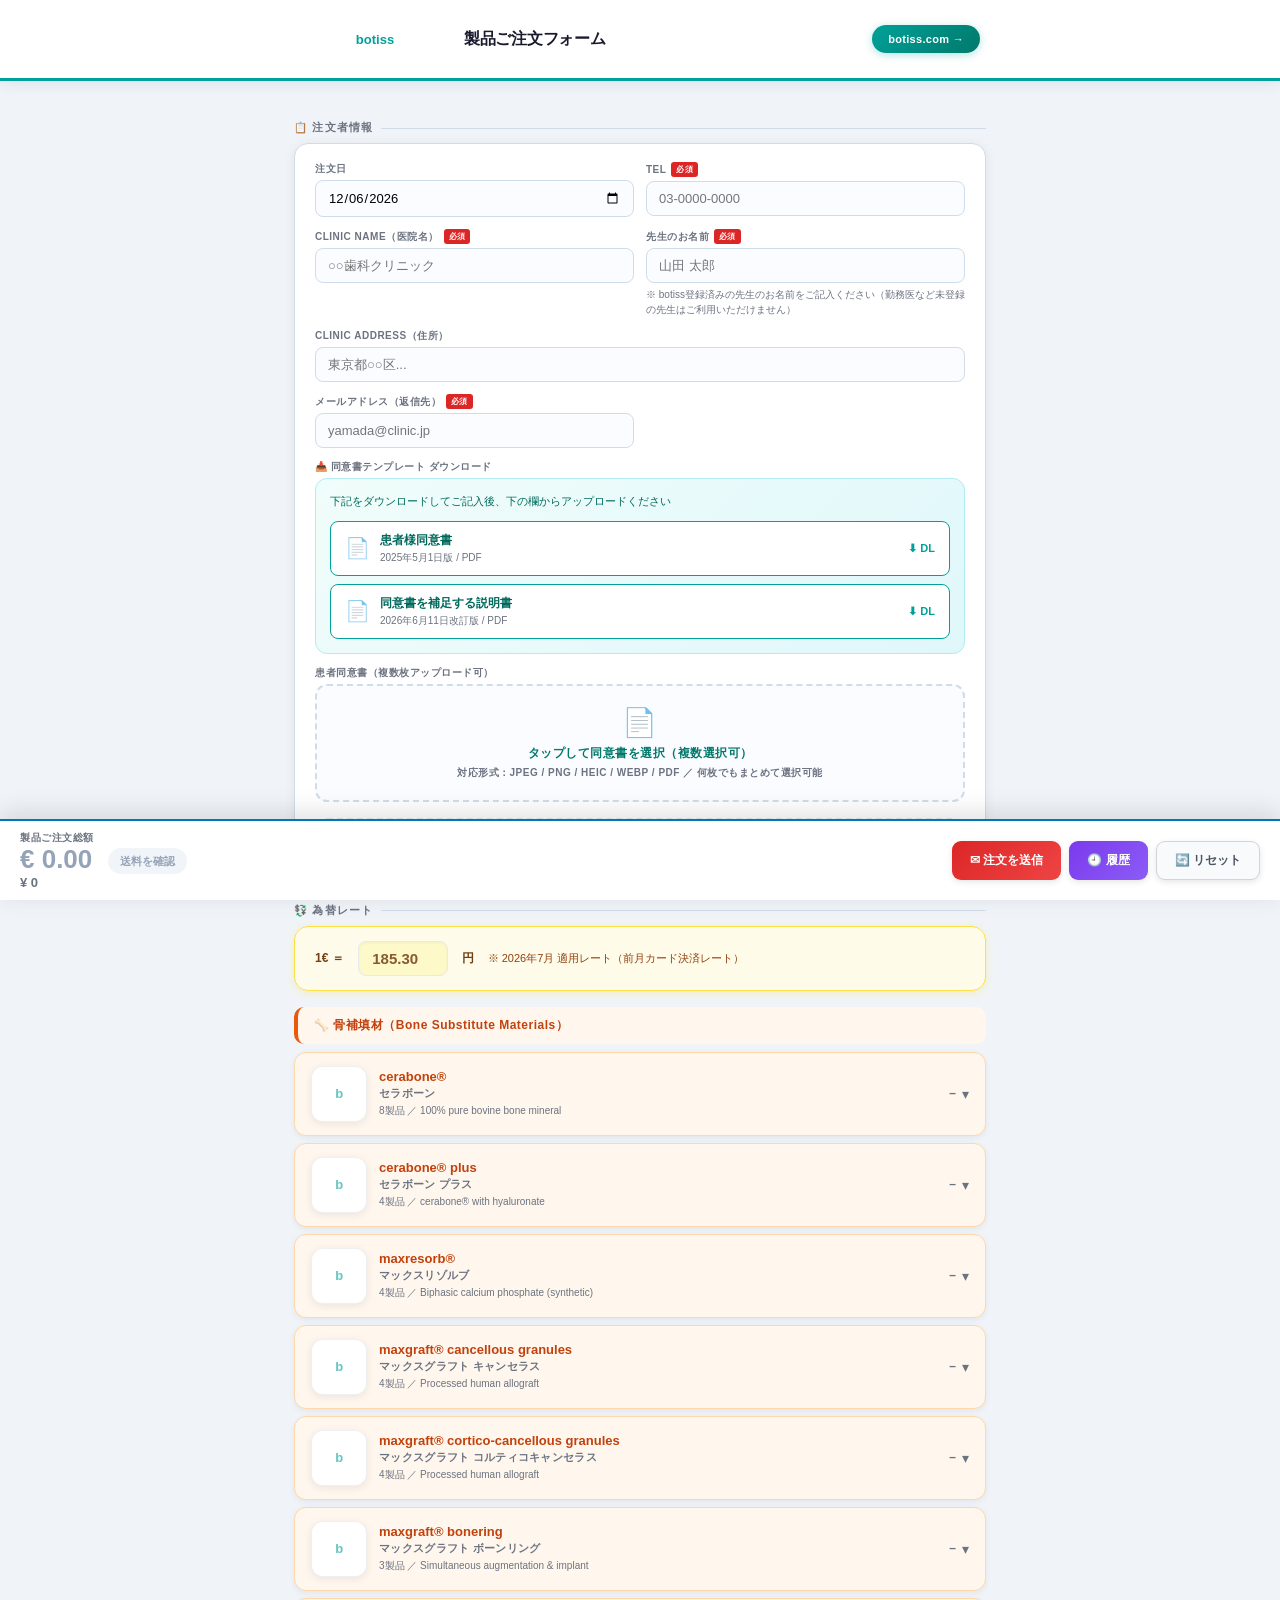
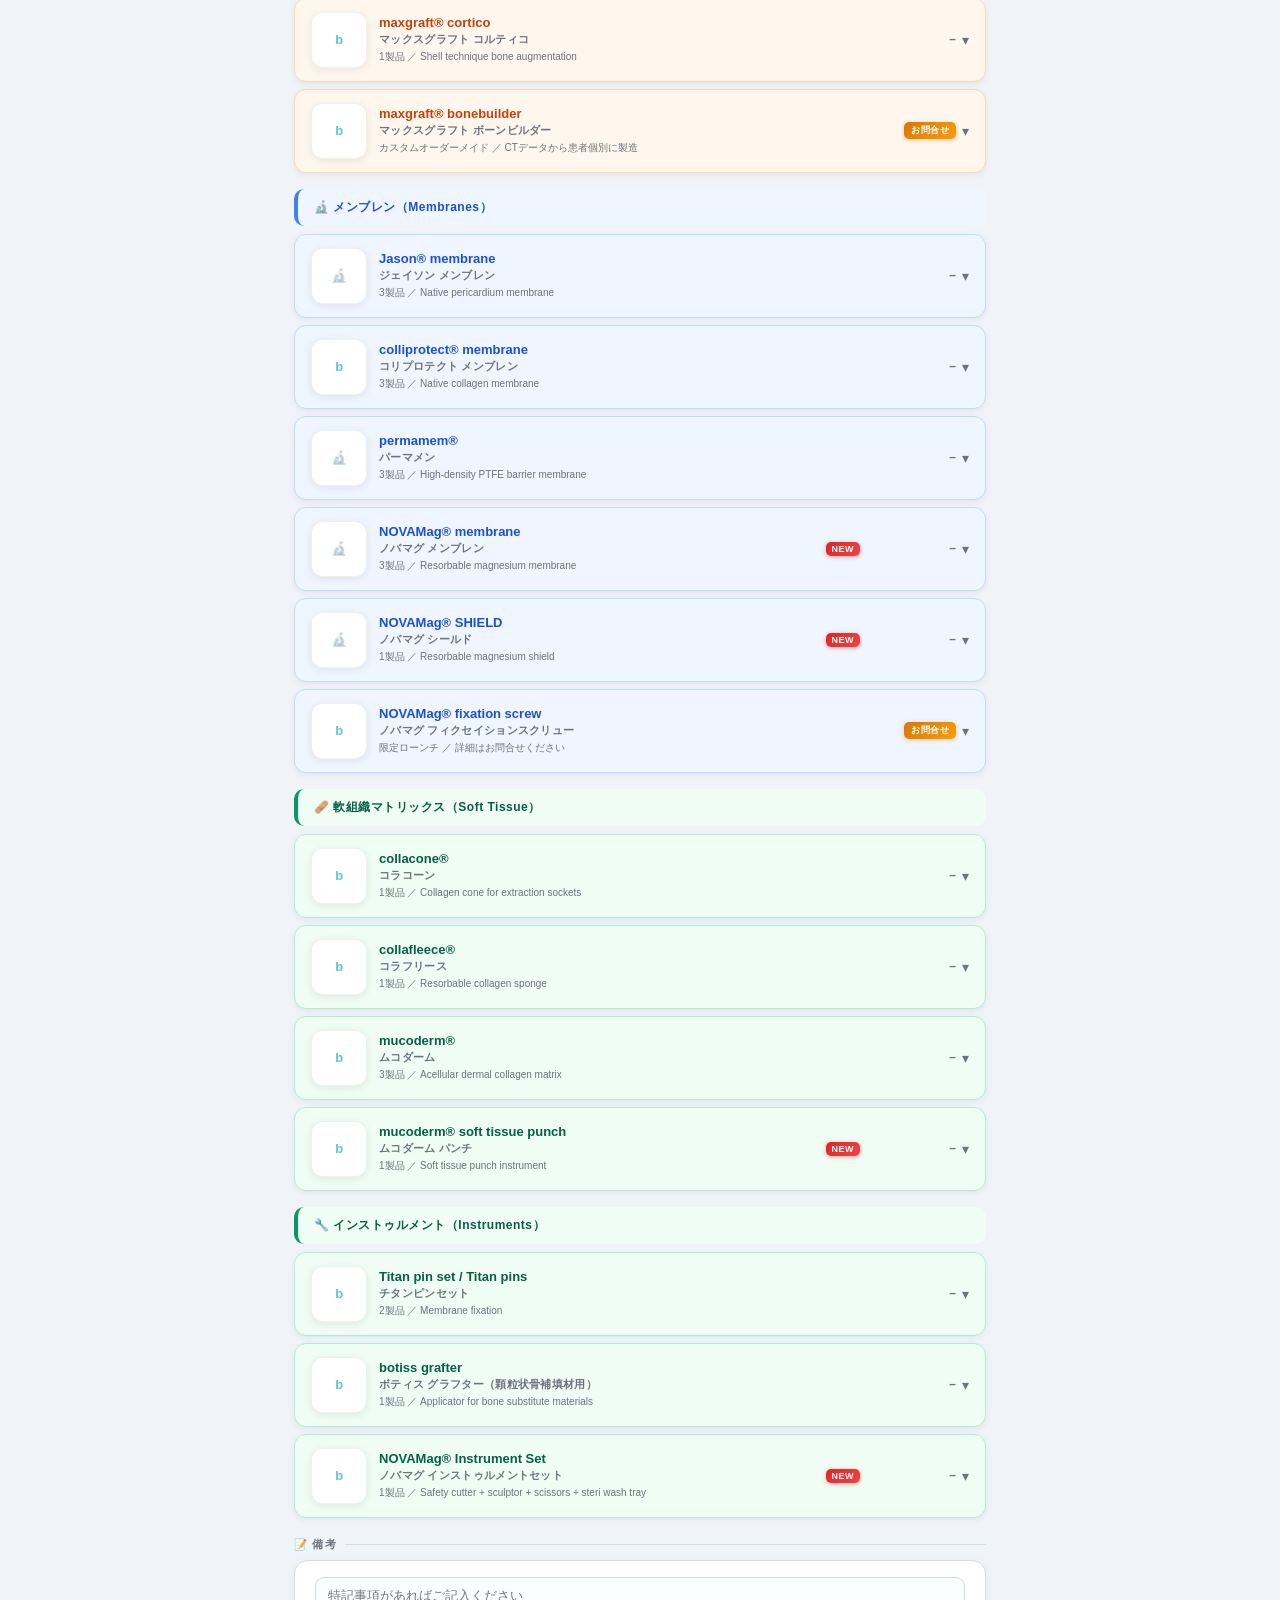
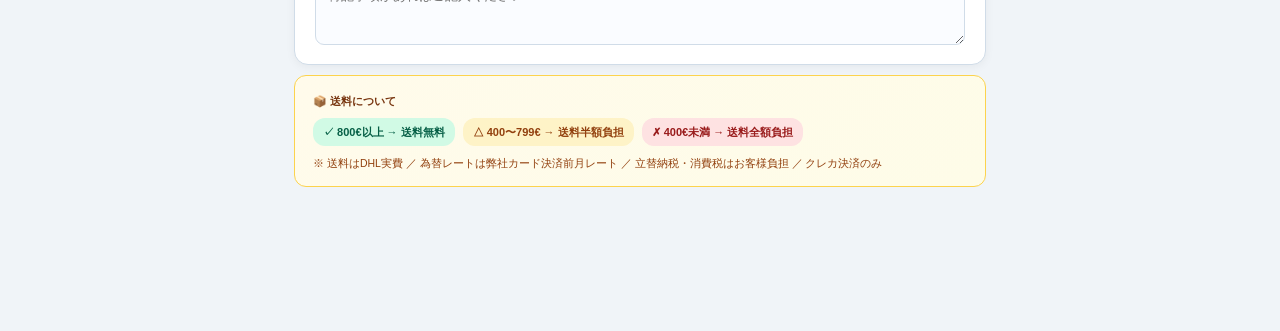
==== index.html @ 3fa0d034 "add downloadable consent form templates" ====
<!DOCTYPE html>
<html lang="ja">
<head>
<meta charset="UTF-8">
<meta name="viewport" content="width=device-width, initial-scale=1.0">
<title>botiss製品ご注文フォーム</title>
<style>
:root {
  --bg: #f0f4f8;
  --white: #ffffff;
  --border: #d0dce8;
  --text: #1a1a2e;
  --muted: #6b7280;
  --bone-dark: #c2410c;
  --bone-mid:  #ea580c;
  --bone-light:#fff7ed;
  --bone-border:#fed7aa;
  --mem-dark:  #1d4ed8;
  --mem-mid:   #3b82f6;
  --mem-light: #eff6ff;
  --mem-border:#bfdbfe;
  --other-dark: #065f46;
  --other-mid:  #059669;
  --other-light:#f0fdf4;
  --other-border:#a7f3d0;
}
* { box-sizing: border-box; margin: 0; padding: 0; }
body {
  font-family: 'Helvetica Neue', Arial, 'Hiragino Kaku Gothic ProN', Meiryo, sans-serif;
  background: var(--bg);
  color: var(--text);
  font-size: 13px;
  padding-bottom: 110px;
}

/* ===== TOP BAR ===== */
.top-bar {
  background: #ffffff;
  color: var(--text);
  padding: 0;
  position: sticky; top: 0; z-index: 100;
  box-shadow: 0 2px 16px rgba(0,0,0,0.08);
  border-bottom: 3px solid #00a19a;
}
.top-bar-inner {
  max-width: 720px; margin: 0 auto;
  padding: 14px 20px;
  display: flex; align-items: center; justify-content: space-between;
}
.top-bar-left { display: flex; align-items: center; gap: 14px; }
.top-bar h1 { font-size: 16px; font-weight: 800; letter-spacing: -0.3px; color: #1a1a2e; }
.top-bar-badge {
  background: #e6f7f6; color: #00796b; border: 1.5px solid #b2dfdb;
  border-radius: 20px; padding: 5px 13px; font-size: 10px; font-weight: 700;
  letter-spacing: 0.3px;
}
.top-bar-link {
  background: linear-gradient(135deg, #00a19a, #00796b); color: white;
  padding: 8px 16px; border-radius: 20px; font-size: 11px; font-weight: 700;
  text-decoration: none; letter-spacing: 0.3px; white-space: nowrap;
  box-shadow: 0 2px 8px rgba(0,161,154,0.3); transition: opacity 0.2s;
}
.top-bar-link:hover { opacity: 0.85; }
.top-bar-logo {
  width: 150px; height: 50px; flex-shrink: 0;
  display: flex; align-items: center; justify-content: center;
}
.top-bar-logo img { width: 100%; height: 100%; object-fit: contain; }
.top-bar-accent {
  height: 3px; background: linear-gradient(90deg, #00a19a 0%, #4dd0c8 40%, #a8e6cf 70%, #f0f4f8 100%);
}

/* ===== CONTAINER ===== */
.container { max-width: 720px; margin: 0 auto; padding: 20px 14px; }

/* ===== SECTION LABEL ===== */
.section-label {
  font-size: 10.5px; font-weight: 800; text-transform: uppercase;
  letter-spacing: 1.2px; color: var(--muted);
  margin: 20px 0 8px;
  display: flex; align-items: center; gap: 8px;
}
.section-label::after { content:''; flex:1; height:1px; background:var(--border); }

/* ===== INFO CARD ===== */
.info-card {
  background: var(--white); border-radius: 14px;
  padding: 18px 20px; margin-bottom: 8px;
  box-shadow: 0 2px 12px rgba(0,0,0,0.07);
  border: 1px solid var(--border);
}
.info-card h2 { font-size: 12px; font-weight: 700; color: #0077b6; margin-bottom: 14px; }
.field-grid { display: grid; grid-template-columns: 1fr 1fr; gap: 12px; }
.field-grid .full { grid-column: 1 / -1; }
.field-group label {
  display: block; font-size: 10px; font-weight: 700; color: var(--muted);
  margin-bottom: 4px; text-transform: uppercase; letter-spacing: 0.5px;
}
.field-group label .required {
  display: inline-block; background: #dc2626; color: white;
  font-size: 8px; font-weight: 700; padding: 2px 5px; border-radius: 3px;
  margin-left: 5px; vertical-align: 1px; letter-spacing: 0.3px;
}
.field-group .field-note {
  display: block; font-size: 10px; color: #6b7280; font-weight: 400;
  text-transform: none; letter-spacing: 0; margin-top: 4px; line-height: 1.5;
}
.field-group input {
  width: 100%; padding: 9px 12px; border: 1.5px solid var(--border);
  border-radius: 8px; font-size: 13px; font-family: inherit;
  background: #fafcff; transition: border-color 0.2s, box-shadow 0.2s;
}
.field-group input:focus { outline:none; border-color:#00b4d8; box-shadow:0 0 0 3px rgba(0,180,216,0.15); }
.field-group input.invalid { border-color: #dc2626; background: #fef2f2; }
.field-group input.invalid:focus { box-shadow: 0 0 0 3px rgba(220,38,38,0.15); }

/* ===== RATE CARD ===== */
.rate-card {
  background: linear-gradient(135deg, #fffbeb, #fefce8);
  border: 1.5px solid #fde047;
  border-radius: 14px; padding: 14px 20px;
  display: flex; align-items: center; gap: 14px; flex-wrap: wrap;
  margin-bottom: 8px;
  box-shadow: 0 2px 8px rgba(253,224,71,0.3);
}
.rate-card label { font-size: 12px; font-weight: 700; color: #713f12; white-space: nowrap; }
.rate-card input {
  width: 90px; padding: 8px 10px; border: 1.5px solid #fde047;
  border-radius: 8px; font-size: 15px; font-weight: 700;
  background: white; text-align: center; font-family: inherit;
  box-shadow: inset 0 1px 3px rgba(0,0,0,0.05);
}
.rate-card input:focus { outline: none; border-color: #ca8a04; box-shadow: 0 0 0 3px rgba(202,138,4,0.15); }
.rate-card input.locked {
  background: #fef9c3; border-color: #e5e7eb; color: #713f12;
  pointer-events: none; opacity: 0.85;
}
.rate-note { font-size: 11px; color: #92400e; }
.rate-lock-btn {
  background: none; border: 1.5px solid #d97706; color: #d97706;
  border-radius: 8px; padding: 5px 10px; font-size: 11px; font-weight: 700;
  cursor: pointer; transition: all 0.2s; font-family: inherit;
}
.rate-lock-btn:hover { background: #d97706; color: white; }
.rate-lock-btn.unlocked { border-color: #16a34a; color: #16a34a; }
.rate-lock-btn.unlocked:hover { background: #16a34a; color: white; }
/* admin modal */
.admin-overlay {
  display:none; position:fixed; inset:0; background:rgba(0,0,0,0.4);
  z-index:9999; align-items:center; justify-content:center;
}
.admin-overlay.show { display:flex; }
.admin-modal {
  background:white; border-radius:16px; padding:28px 32px; width:320px;
  box-shadow:0 20px 60px rgba(0,0,0,0.3); text-align:center;
}
.admin-modal h3 { font-size:14px; margin-bottom:14px; color:#1a1a2e; }
.admin-modal input {
  width:100%; padding:10px 14px; border:1.5px solid #d0dce8;
  border-radius:8px; font-size:14px; text-align:center; font-family:inherit;
  margin-bottom:12px;
}
.admin-modal input:focus { outline:none; border-color:#d97706; box-shadow:0 0 0 3px rgba(217,119,6,0.15); }
.admin-modal .admin-btns { display:flex; gap:8px; }
.admin-modal .admin-btns button {
  flex:1; padding:9px; border-radius:8px; font-size:12px; font-weight:700;
  cursor:pointer; font-family:inherit; border:none;
}
.admin-modal .btn-cancel { background:#f3f4f6; color:#6b7280; }
.admin-modal .btn-ok { background:#d97706; color:white; }

/* ===== 注文確認モーダル ===== */
.confirm-overlay {
  display:none; position:fixed; inset:0; background:rgba(0,0,0,0.5);
  z-index:9999; align-items:center; justify-content:center; padding:16px;
}
.confirm-overlay.show { display:flex; }
.confirm-modal {
  background:white; border-radius:18px; width:100%; max-width:560px;
  max-height:85vh; display:flex; flex-direction:column;
  box-shadow:0 20px 60px rgba(0,0,0,0.3); overflow:hidden;
}
.confirm-header {
  background:linear-gradient(135deg, #00a19a, #4dd0c8);
  color:white; padding:18px 24px; text-align:center;
}
.confirm-header h3 { font-size:16px; font-weight:800; }
.confirm-header p { font-size:11px; opacity:0.85; margin-top:4px; }
.confirm-body {
  padding:20px 24px; overflow-y:auto; flex:1;
  font-size:12.5px; line-height:1.8;
}
.confirm-section { margin-bottom:16px; }
.confirm-section h4 {
  font-size:11px; font-weight:800; color:#00796b;
  border-bottom:2px solid #e0f2f1; padding-bottom:4px; margin-bottom:8px;
  text-transform:uppercase; letter-spacing:0.5px;
}
.confirm-row { display:flex; justify-content:space-between; padding:2px 0; }
.confirm-row .label { color:#6b7280; }
.confirm-row .value { font-weight:600; text-align:right; }
.confirm-item {
  background:#f8fffe; border:1px solid #e0f2f1; border-radius:8px;
  padding:8px 12px; margin-bottom:6px;
}
.confirm-item .item-name { font-weight:700; color:#1a1a2e; font-size:12px; }
.confirm-item .item-detail { color:#6b7280; font-size:11px; margin-top:2px; }
.confirm-item .item-price { font-weight:700; color:#b91c1c; text-align:right; font-size:12px; margin-top:2px; }
.confirm-total {
  background:linear-gradient(135deg, #f0fdf4, #e6f7f6);
  border:2px solid #00a19a; border-radius:10px;
  padding:12px 16px; text-align:center;
}
.confirm-total .total-eur { font-size:22px; font-weight:900; color:#00796b; }
.confirm-total .total-jpy { font-size:14px; font-weight:700; color:#6b7280; }
.confirm-total .total-shipping { font-size:11px; margin-top:4px; }
.confirm-footer {
  padding:14px 24px; border-top:1px solid #e5e7eb;
  display:flex; gap:10px;
}
.confirm-footer button {
  flex:1; padding:12px; border-radius:10px; font-size:13px; font-weight:700;
  cursor:pointer; font-family:inherit; border:none; transition:opacity 0.2s;
}
.confirm-footer button:hover { opacity:0.85; }
.confirm-footer .btn-back { background:#f3f4f6; color:#6b7280; }
.confirm-footer .btn-confirm { background:linear-gradient(135deg, #00a19a, #00796b); color:white; }
.confirm-status {
  text-align:center; padding:40px 24px; display:none;
}
.confirm-status.show { display:block; }
.confirm-status .status-icon { font-size:48px; margin-bottom:12px; }
.confirm-status .status-msg { font-size:15px; font-weight:700; color:#1a1a2e; }
.confirm-status .status-sub { font-size:11.5px; color:#6b7280; margin-top:6px; line-height:1.6; }

/* ===== CATEGORY GROUP LABEL ===== */
.cat-group-label {
  display: flex; align-items: center; gap: 10px;
  padding: 10px 16px; border-radius: 10px;
  font-size: 12px; font-weight: 800;
  margin: 16px 0 8px; letter-spacing: 0.5px;
}
.cat-group-label.bone  { background: #fff7ed; color: var(--bone-dark);  border-left: 4px solid var(--bone-mid); }
.cat-group-label.mem   { background: #eff6ff; color: var(--mem-dark);   border-left: 4px solid var(--mem-mid); }
.cat-group-label.other { background: #f0fdf4; color: var(--other-dark); border-left: 4px solid var(--other-mid); }

/* ===== ACCORDION ===== */
.accordion { margin-bottom: 7px; border-radius: 12px; overflow: visible; }

.acc-header {
  border-radius: 12px; padding: 13px 16px; cursor: pointer;
  display: flex; align-items: center; gap: 12px; user-select: none;
  transition: box-shadow 0.2s, transform 0.1s; box-shadow: 0 2px 6px rgba(0,0,0,0.06);
  border: 1.5px solid transparent;
}
.acc-header:hover { box-shadow: 0 4px 16px rgba(0,0,0,0.12); transform: translateY(-1px); }
.acc-header:active { transform: translateY(0); }
.acc-header.open  { border-radius: 12px 12px 0 0; transform: none; }

.acc-header.bone  { background: var(--bone-light);  border-color: var(--bone-border); }
.acc-header.bone:hover  { border-color: var(--bone-mid); }
.acc-header.bone.open   { border-color: var(--bone-mid); border-bottom-color: var(--bone-border); }
.acc-header.mem   { background: var(--mem-light);   border-color: var(--mem-border); }
.acc-header.mem:hover   { border-color: var(--mem-mid); }
.acc-header.mem.open    { border-color: var(--mem-mid); border-bottom-color: var(--mem-border); }
.acc-header.other { background: var(--other-light); border-color: var(--other-border); }
.acc-header.other:hover { border-color: var(--other-mid); }
.acc-header.other.open  { border-color: var(--other-mid); border-bottom-color: var(--other-border); }

/* Product image in accordion */
.acc-img-wrap {
  width: 56px; height: 56px; flex-shrink: 0;
  border-radius: 12px; overflow: hidden;
  background: #ffffff; border: 1.5px solid rgba(0,0,0,0.06);
  display: flex; align-items: center; justify-content: center;
  box-shadow: 0 2px 8px rgba(0,0,0,0.08);
}
.acc-img { width: 100%; height: 100%; object-fit: cover; display: block; }
.acc-img-placeholder {
  font-size: 13px; font-weight: 900; opacity: 0.6;
  color: #00a19a; letter-spacing: -0.5px;
}

/* お問合せ専用バッジ */
.inquiry-badge {
  background: linear-gradient(135deg, #d97706, #f59e0b);
  color: white; font-size: 9px; font-weight: 800;
  padding: 2px 7px; border-radius: 5px; letter-spacing: 0.5px;
  box-shadow: 0 1px 4px rgba(217,119,6,0.4);
}
/* お問合せ専用ボディ */
.inquiry-body {
  padding: 18px 22px; background: linear-gradient(135deg, #fffbeb, #fef3c7);
  border-radius: 0 0 12px 12px;
}
.inquiry-body .inquiry-title {
  font-size: 13px; font-weight: 800; color: #92400e;
  margin-bottom: 10px; display: flex; align-items: center; gap: 6px;
}
.inquiry-body .inquiry-text {
  font-size: 12px; line-height: 1.8; color: #78350f;
}
.inquiry-body .inquiry-text strong {
  color: #92400e; font-weight: 800;
}
.inquiry-body .inquiry-cta {
  margin-top: 12px; padding: 10px 14px; background: white;
  border: 1.5px dashed #d97706; border-radius: 8px;
  font-size: 11.5px; color: #78350f; line-height: 1.7;
}

/* セット内容物の画像表示 */
.set-contents {
  padding: 14px 16px; background: #f8fffe;
  border-top: 1px solid rgba(0,0,0,0.05);
}
.set-contents-title {
  font-size: 11px; font-weight: 800; color: #00796b;
  margin-bottom: 10px; letter-spacing: 0.3px;
}
.set-contents-grid {
  display: grid; grid-template-columns: repeat(4, 1fr); gap: 8px;
}
.set-content-item {
  background: white; border: 1px solid #e0f2f1;
  border-radius: 8px; padding: 6px; text-align: center;
}
.set-content-item img {
  width: 100%; height: 70px; object-fit: contain; display: block;
  margin-bottom: 4px;
}
.set-content-item .item-label {
  font-size: 10px; font-weight: 700; color: #374151;
}
.set-content-item .item-sub {
  font-size: 9px; color: #6b7280; margin-top: 1px;
}
@media (max-width: 520px) {
  .set-contents-grid { grid-template-columns: repeat(2, 1fr); gap: 6px; }
  .set-content-item img { height: 80px; }
}

.acc-info { flex: 1; min-width: 0; }
.acc-name { font-size: 13px; font-weight: 800; line-height: 1.3; }
.acc-name.bone  { color: var(--bone-dark); }
.acc-name.mem   { color: var(--mem-dark); }
.acc-name.other { color: var(--other-dark); }
.acc-meta { font-size: 10px; color: var(--muted); margin-top: 3px; }
.kana { display: block; font-size: 10.5px; font-weight: 600; color: #6b7280; margin-top: 1px; letter-spacing: 0.3px; }

.acc-badge-area { display: flex; align-items: center; gap: 6px; flex-shrink: 0; }
.new-badge {
  background: linear-gradient(135deg, #dc2626, #ef4444);
  color: white; font-size: 9px; font-weight: 800;
  padding: 2px 6px; border-radius: 5px; letter-spacing: 0.5px;
  box-shadow: 0 1px 4px rgba(220,38,38,0.4);
}
.acc-subtotal {
  font-size: 12px; font-weight: 700; color: var(--muted);
  min-width: 90px; text-align: right; line-height: 1.4;
}
.acc-subtotal.nonzero { color: #b91c1c; }
.acc-arrow { font-size: 14px; color: var(--muted); transition: transform 0.25s; flex-shrink: 0; }
.acc-header.open .acc-arrow { transform: rotate(180deg); }

/* ===== ACCORDION BODY ===== */
.acc-body { display: none; border-radius: 0 0 12px 12px; border: 1.5px solid; border-top: none; overflow: hidden; }
.acc-body.open { display: block; }
.acc-body.bone  { border-color: var(--bone-mid);  background: #fffbf7; }
.acc-body.mem   { border-color: var(--mem-mid);   background: #f8fbff; }
.acc-body.other { border-color: var(--other-mid); background: #f7fdf9; }

.acc-table { width: 100%; border-collapse: collapse; }
.acc-table thead th {
  padding: 8px 12px; font-size: 10px; font-weight: 700; color: var(--muted);
  text-transform: uppercase; letter-spacing: 0.5px; border-bottom: 1px solid var(--border);
  background: rgba(255,255,255,0.8);
}
.acc-table thead th.th-r { text-align: right; }
.acc-table thead th.th-c { text-align: center; }

.acc-table tbody tr { border-bottom: 1px solid rgba(0,0,0,0.05); transition: background 0.12s; }
.acc-table tbody tr:last-child { border-bottom: none; }
.acc-table tbody tr:hover { background: rgba(255,255,255,0.85); }
.acc-table tbody tr.active.bone  { background: #ffedd5; }
.acc-table tbody tr.active.mem   { background: #dbeafe; }
.acc-table tbody tr.active.other { background: #d1fae5; }

.acc-table td { padding: 10px 12px; vertical-align: middle; }
.td-code { font-size: 13px; color: #4b5563; white-space: nowrap; font-family: monospace; font-weight: 700; }
.td-spec .spec-main { font-weight: 700; font-size: 12.5px; }
.td-spec .spec-sub  { font-size: 10px; color: var(--muted); display: block; margin-top: 2px; }
.td-price { text-align: right; white-space: nowrap; }
.td-price .eur { font-size: 12.5px; font-weight: 700; }
.td-price .jpy { font-size: 10px; color: #aaa; display: block; margin-top: 2px; transition: all 0.15s; }
.td-price .jpy.line-total { color: #b91c1c; font-weight: 800; font-size: 11px; }

/* ===== QTY CONTROL ===== */
.qty-wrap { display: flex; align-items: center; justify-content: center; gap: 5px; }
.q-btn {
  width: 32px; height: 32px; border-radius: 8px; border: 2px solid #ccd5e0;
  background: white; font-size: 18px; font-weight: 900;
  cursor: pointer; display: flex; align-items: center; justify-content: center;
  transition: all 0.12s; user-select: none; line-height: 1;
  box-shadow: 0 1px 3px rgba(0,0,0,0.08);
}
.q-btn.minus { color: #b91c1c; }
.q-btn.plus  { color: #1d4ed8; }
.q-btn:hover { border-color: #60a5fa; background: #eff6ff; transform: scale(1.1); box-shadow: 0 2px 8px rgba(96,165,250,0.3); }
.q-btn:active { transform: scale(0.93); }
.q-num { min-width: 28px; text-align: center; font-size: 16px; font-weight: 900; color: #1d4ed8; }
.q-num.nonzero { color: #b91c1c; }

/* ===== STICKY BOTTOM ===== */
.sticky-total {
  position: fixed; bottom: 0; left: 0; right: 0;
  background: white; border-top: 2px solid #0077b6;
  padding: 10px 20px; display: flex; align-items: center;
  justify-content: space-between; z-index: 200;
  box-shadow: 0 -6px 24px rgba(0,0,0,0.12); gap: 14px; flex-wrap: wrap;
}
.total-left { display: flex; align-items: center; gap: 14px; }
.total-info { display: flex; flex-direction: column; }
.total-label { font-size: 10px; color: var(--muted); font-weight: 700; text-transform: uppercase; letter-spacing: 0.5px; }
.total-eur { font-size: 26px; font-weight: 900; color: #94a3b8; line-height: 1.1; transition: color 0.3s; }
.total-eur.has-order { color: #0077b6; }
.total-eur.threshold-over  { color: #059669; }
.total-eur.threshold-mid   { color: #d97706; }
.total-eur.threshold-under { color: #dc2626; }
.total-jpy { font-size: 13px; color: var(--muted); font-weight: 600; margin-top: 1px; }

/* Shipping status badge */
.shipping-badge {
  padding: 6px 12px; border-radius: 20px;
  font-size: 11px; font-weight: 800; line-height: 1.3;
  white-space: nowrap; transition: all 0.3s;
  text-align: center;
}
.shipping-badge.neutral { background: #f1f5f9; color: #94a3b8; }
.shipping-badge.free    { background: #d1fae5; color: #065f46; border: 1.5px solid #6ee7b7; }
.shipping-badge.half    { background: #fef3c7; color: #92400e; border: 1.5px solid #fcd34d; }
.shipping-badge.full    { background: #fee2e2; color: #991b1b; border: 1.5px solid #fca5a5; }

.action-btns { display: flex; gap: 8px; flex-wrap: wrap; }
.btn {
  padding: 10px 18px; border: none; border-radius: 9px;
  font-size: 12px; font-weight: 700; cursor: pointer;
  display: flex; align-items: center; gap: 6px;
  transition: all 0.15s; white-space: nowrap;
  box-shadow: 0 2px 6px rgba(0,0,0,0.1);
}
.btn:hover { transform: translateY(-2px); box-shadow: 0 6px 16px rgba(0,0,0,0.15); }
.btn:active { transform: translateY(0); }
.btn-send   { background: linear-gradient(135deg, #dc2626, #ef4444); color: white; }
.btn-send:disabled { opacity: 0.5; cursor: not-allowed; transform: none !important; }
.btn-copy   { background: linear-gradient(135deg, #0077b6, #00b4d8); color: white; }
.btn-hist   { background: linear-gradient(135deg, #7c3aed, #8b5cf6); color: white; }
.btn-reset  { background: #f8fafc; color: #4b5563; border: 1.5px solid #d1d5db; }

/* ===== REMARKS ===== */
.remarks-card {
  background: var(--white); border-radius: 14px;
  padding: 16px 20px; margin-bottom: 10px;
  box-shadow: 0 2px 10px rgba(0,0,0,0.05); border: 1px solid var(--border);
}
.remarks-card label { font-size: 12px; font-weight: 700; color: #0077b6; display: block; margin-bottom: 8px; }
.remarks-card textarea {
  width: 100%; height: 68px; border: 1.5px solid var(--border);
  border-radius: 9px; padding: 9px 12px; font-size: 13px;
  font-family: inherit; resize: vertical; background: #fafcff;
}
.remarks-card textarea:focus { outline: none; border-color: #00b4d8; box-shadow: 0 0 0 3px rgba(0,180,216,0.12); }

/* ===== ORDER NOTES ===== */
.order-notes {
  background: linear-gradient(135deg, #fffbeb, #fefce8);
  border: 1px solid #fcd34d; border-radius: 12px;
  padding: 14px 18px; margin-bottom: 14px;
  font-size: 11px; color: #78350f; line-height: 2;
}
.order-notes .threshold-row {
  display: flex; gap: 8px; flex-wrap: wrap; margin-top: 4px;
}
.threshold-chip {
  padding: 3px 10px; border-radius: 12px; font-size: 11px; font-weight: 700;
}
.threshold-chip.green  { background: #d1fae5; color: #065f46; }
.threshold-chip.yellow { background: #fef3c7; color: #92400e; }
.threshold-chip.red    { background: #fee2e2; color: #991b1b; }

/* ===== COPY TOAST ===== */
.toast {
  position: fixed; bottom: 90px; left: 50%; transform: translateX(-50%) translateY(20px);
  background: #1e293b; color: white; padding: 10px 20px; border-radius: 22px;
  font-size: 12px; font-weight: 700; opacity: 0;
  transition: opacity 0.25s, transform 0.25s; pointer-events: none; z-index: 500;
  white-space: nowrap;
}
.toast.show { opacity: 1; transform: translateX(-50%) translateY(0); }

/* ===== HISTORY PANEL ===== */
.hist-overlay {
  display: none; position: fixed; inset: 0;
  background: rgba(0,0,0,0.55); z-index: 300;
  align-items: flex-end; justify-content: center;
  backdrop-filter: blur(3px);
}
.hist-overlay.open { display: flex; }
.hist-panel {
  background: white; border-radius: 20px 20px 0 0;
  width: 100%; max-width: 720px; max-height: 80vh;
  display: flex; flex-direction: column;
  box-shadow: 0 -12px 40px rgba(0,0,0,0.25);
}
.hist-header {
  padding: 18px 22px; border-bottom: 1px solid var(--border);
  display: flex; align-items: center; justify-content: space-between;
}
.hist-header h3 { font-size: 15px; font-weight: 900; color: #7c3aed; }
.hist-close {
  width: 32px; height: 32px; border-radius: 50%; border: none;
  background: #f1f5f9; font-size: 16px; cursor: pointer; display: flex;
  align-items: center; justify-content: center; transition: background 0.15s;
}
.hist-close:hover { background: #e2e8f0; }
.hist-body { overflow-y: auto; flex: 1; padding: 14px 18px; }
.hist-empty { text-align: center; color: var(--muted); padding: 50px 20px; font-size: 14px; line-height: 2; }
.hist-item {
  border: 1.5px solid var(--border); border-radius: 12px;
  padding: 14px 16px; margin-bottom: 10px; background: #fafcff;
  transition: box-shadow 0.15s;
}
.hist-item:hover { box-shadow: 0 4px 12px rgba(0,0,0,0.08); }
.hist-item-header {
  display: flex; align-items: flex-start; justify-content: space-between;
  margin-bottom: 9px;
}
.hist-item-title { font-weight: 800; font-size: 13px; }
.hist-item-date  { font-size: 11px; color: var(--muted); margin-top: 2px; }
.hist-item-total { font-size: 13px; font-weight: 700; color: #b91c1c; text-align: right; }
.hist-item-rows  { font-size: 11px; color: var(--muted); line-height: 1.9; }
.hist-item-btns  { display: flex; gap: 8px; margin-top: 12px; }
.btn-reorder {
  padding: 7px 14px; background: linear-gradient(135deg, #0077b6, #00b4d8);
  color: white; border: none; border-radius: 7px; font-size: 11px;
  font-weight: 700; cursor: pointer; transition: all 0.15s;
}
.btn-reorder:hover { transform: translateY(-1px); box-shadow: 0 4px 10px rgba(0,119,182,0.3); }
.btn-del-hist {
  padding: 7px 14px; background: #fee2e2; color: #b91c1c;
  border: none; border-radius: 7px; font-size: 11px; font-weight: 700;
  cursor: pointer; transition: all 0.15s;
}
.btn-del-hist:hover { background: #fecaca; }

@media (max-width: 520px) {
  .field-grid { grid-template-columns: 1fr; }
  .field-grid .full { grid-column: 1; }
  .sticky-total { flex-direction: column; align-items: stretch; gap: 8px; padding: 10px 14px; }
  .action-btns  { flex-wrap: wrap; }
  .btn { flex: 1 1 auto; justify-content: center; font-size: 11px; padding: 8px 10px; }
  .top-bar-badge { display: none; }
  .top-bar-inner { padding: 10px 14px; }
  .top-bar h1 { font-size: 14px; }
  .top-bar .sub { font-size: 9.5px; }
  .top-bar-logo { width: 60px; height: 32px; }
  .top-bar-link { font-size: 10px; padding: 6px 12px; }
  .container { padding: 14px 10px; }
  .info-card { padding: 14px 14px; }
  .acc-header { padding: 10px 12px; gap: 10px; }
  .acc-img-wrap { width: 44px; height: 44px; }
  .acc-name { font-size: 12px; }
  .kana { font-size: 9.5px; }
  .acc-meta { font-size: 9px; }
  .acc-table thead th { padding: 6px 8px; font-size: 9px; }
  .acc-table tbody td { font-size: 11px; }
  .td-code { font-size: 12px; }
  .td-price { min-width: auto; }
  .eur { font-size: 12px; }
  .jpy { font-size: 10px; }
  .q-btn { width: 28px; height: 28px; font-size: 14px; }
  .q-num { width: 28px; font-size: 13px; }
  .rate-card { padding: 10px 14px; gap: 10px; }
  .rate-card label { font-size: 11px; }
  .rate-card input { width: 70px; font-size: 13px; padding: 6px 8px; }
  .rate-note { font-size: 10px; }
  .rate-lock-btn { font-size: 10px; padding: 4px 8px; }
  .cat-group-label { font-size: 11px; padding: 8px 12px; }
  .section-label { font-size: 10px; }
  .total-eur { font-size: 20px; }
  .total-jpy { font-size: 12px; }
  /* 確認モーダル */
  .confirm-modal { border-radius: 14px; max-height: 90vh; }
  .confirm-header { padding: 14px 18px; }
  .confirm-header h3 { font-size: 14px; }
  .confirm-body { padding: 14px 16px; font-size: 12px; }
  .confirm-footer { padding: 10px 16px; }
  .confirm-footer button { padding: 10px; font-size: 12px; }
  .confirm-total .total-eur { font-size: 18px; }
  .order-notes { font-size: 11px; padding: 12px 14px; }
  .upload-area { padding: 16px; }
  .upload-preview img { max-width: 100%; }
}

/* ===== 同意書アップロード ===== */
.upload-area {
  border: 2px dashed #d0dce8; border-radius: 12px;
  padding: 20px; text-align: center; cursor: pointer;
  transition: border-color 0.2s, background 0.2s;
  background: #fafcff;
}
.upload-area:hover { border-color: #00a19a; background: #f0fdfb; }
.upload-area.has-file { border-color: #00a19a; border-style: solid; background: #f0fdfb; }
.upload-area input[type="file"] { display: none; }
.upload-icon { font-size: 28px; margin-bottom: 6px; }
.upload-label { font-size: 12px; font-weight: 700; color: #00796b; }
.upload-hint { font-size: 10px; color: #6b7280; margin-top: 4px; }
.upload-preview {
  margin-top: 10px; position: relative; display: inline-block;
}
.upload-preview img {
  max-width: 200px; max-height: 160px; border-radius: 8px;
  border: 1.5px solid #d0dce8; box-shadow: 0 2px 8px rgba(0,0,0,0.1);
}
.upload-remove {
  position: absolute; top: -8px; right: -8px;
  width: 24px; height: 24px; border-radius: 50%;
  background: #ef4444; color: white; border: 2px solid white;
  font-size: 12px; cursor: pointer; display: flex;
  align-items: center; justify-content: center;
  box-shadow: 0 2px 6px rgba(0,0,0,0.2);
}
.upload-filename { font-size: 10px; color: #6b7280; margin-top: 6px; word-break: break-all; }

/* ===== 製品ツールチップ ===== */
.product-tooltip {
  display: none; position: fixed; z-index: 9998;
  background: #1a1a2e; color: white; border-radius: 12px;
  padding: 14px 18px; max-width: 360px; width: 90vw;
  box-shadow: 0 8px 30px rgba(0,0,0,0.3);
  font-size: 12px; line-height: 1.7; pointer-events: none;
  animation: tooltipFade 0.2s ease;
}
.product-tooltip.show { display: block; }
.product-tooltip .tt-title {
  font-size: 13px; font-weight: 800; color: #4dd0c8;
  margin-bottom: 6px; border-bottom: 1px solid rgba(255,255,255,0.15);
  padding-bottom: 6px;
}
.product-tooltip .tt-body { color: #e2e8f0; }
@keyframes tooltipFade { from { opacity: 0; transform: translateY(4px); } to { opacity: 1; transform: translateY(0); } }
/* スマホではタップで表示 */
@media (max-width: 520px) {
  .product-tooltip { max-width: 300px; font-size: 11px; padding: 12px 14px; }
}
</style>
<!-- 注文確認モーダル -->
<div class="confirm-overlay" id="confirmOverlay">
  <div class="confirm-modal">
    <div class="confirm-header">
      <h3>注文内容の確認</h3>
      <p>以下の内容で送信します。ご確認ください。</p>
    </div>
    <div class="confirm-body" id="confirmBody"></div>
    <div class="confirm-footer" id="confirmFooter">
      <button class="btn-back" onclick="closeConfirm()">戻る</button>
      <button class="btn-confirm" onclick="confirmAndSend()">この内容で送信する</button>
    </div>
  </div>
</div>

<!-- 送料警告モーダル -->
<div class="confirm-overlay" id="shippingOverlay">
  <div class="confirm-modal" style="max-width:440px;">
    <div class="confirm-header" style="background:linear-gradient(135deg,#f59e0b,#ea580c);">
      <h3>🚚 送料についてのご確認</h3>
      <p>もう少しで送料がお得になります</p>
    </div>
    <div class="confirm-body" id="shippingBody" style="text-align:center;padding:24px 20px;">
      <!-- 動的に内容を挿入 -->
    </div>
    <div class="confirm-footer">
      <button class="btn-back" onclick="closeShipping()">追加する</button>
      <button class="btn-confirm" style="background:linear-gradient(135deg,#f59e0b,#ea580c);" onclick="proceedFromShipping()">このまま送信する</button>
    </div>
  </div>
</div>
</head>
<body>

<div class="top-bar">
  <div class="top-bar-inner">
    <div class="top-bar-left">
      <div class="top-bar-logo">
        <img src="https://www.logosvgpng.com/wp-content/uploads/2021/09/botiss-biomaterials-gmbh-logo-vector.png" alt="botiss"
          onerror="this.parentElement.innerHTML='<span style=&quot;font-size:13px;font-weight:900;color:#00a19a&quot;>botiss</span>'">
      </div>
      <div>
        <h1>製品ご注文フォーム</h1>
      </div>
    </div>
    <a href="https://botiss.com/" target="_blank" class="top-bar-link">botiss.com →</a>
  </div>
</div>

<div class="container">

<!-- 注文者情報 -->
<div class="section-label">📋 注文者情報</div>
<div class="info-card">
  <div class="field-grid">
    <div class="field-group">
      <label>注文日</label>
      <input type="date" id="f-date" />
    </div>
    <div class="field-group">
      <label>TEL<span class="required">必須</span></label>
      <input type="tel" id="f-tel" placeholder="03-0000-0000" oninput="this.classList.remove('invalid')" />
    </div>
    <div class="field-group">
      <label>Clinic Name（医院名）<span class="required">必須</span></label>
      <input type="text" id="f-clinic" placeholder="○○歯科クリニック" oninput="this.classList.remove('invalid')" />
    </div>
    <div class="field-group">
      <label>先生のお名前<span class="required">必須</span></label>
      <input type="text" id="f-doctor" placeholder="山田 太郎" oninput="this.classList.remove('invalid')" />
      <span class="field-note">※ botiss登録済みの先生のお名前をご記入ください（勤務医など未登録の先生はご利用いただけません）</span>
    </div>
    <div class="field-group full">
      <label>Clinic Address（住所）</label>
      <input type="text" id="f-address" placeholder="東京都○○区..." />
    </div>
    <div class="field-group">
      <label>メールアドレス（返信先）<span class="required">必須</span></label>
      <input type="email" id="f-email" placeholder="yamada@clinic.jp" oninput="this.classList.remove('invalid')" />
    </div>
    <div class="field-group full">
      <label>📥 同意書テンプレート ダウンロード</label>
      <div style="background:linear-gradient(135deg,#f0fdfa,#e0f7fa);border:1.5px solid #b2ebf2;border-radius:12px;padding:14px;">
        <div style="font-size:11px;color:#00695c;margin-bottom:10px;line-height:1.6;">下記をダウンロードしてご記入後、下の欄からアップロードください</div>
        <div style="display:flex;flex-direction:column;gap:8px;">
          <a href="documents/患者様同意書.pdf" download="患者様同意書.pdf" style="display:flex;align-items:center;gap:10px;padding:10px 14px;background:white;border:1.5px solid #00a19a;border-radius:8px;text-decoration:none;color:#00695c;font-size:12px;font-weight:700;transition:all 0.2s;">
            <span style="font-size:20px;">📄</span>
            <span style="flex:1;">患者様同意書<span style="font-size:10px;color:#6b7280;font-weight:400;display:block;margin-top:2px;">2025年5月1日版 / PDF</span></span>
            <span style="font-size:11px;color:#00a19a;">⬇ DL</span>
          </a>
          <a href="documents/同意書_補足説明書.pdf" download="同意書_補足説明書.pdf" style="display:flex;align-items:center;gap:10px;padding:10px 14px;background:white;border:1.5px solid #00a19a;border-radius:8px;text-decoration:none;color:#00695c;font-size:12px;font-weight:700;transition:all 0.2s;">
            <span style="font-size:20px;">📄</span>
            <span style="flex:1;">同意書を補足する説明書<span style="font-size:10px;color:#6b7280;font-weight:400;display:block;margin-top:2px;">2026年6月11日改訂版 / PDF</span></span>
            <span style="font-size:11px;color:#00a19a;">⬇ DL</span>
          </a>
        </div>
      </div>
    </div>
    <div class="field-group full">
      <label>患者同意書（複数枚アップロード可）</label>
      <label class="upload-area" id="consentArea" for="consentFile">
        <input type="file" id="consentFile" accept="image/jpeg,image/jpg,image/png,image/heic,image/heif,image/webp,application/pdf" multiple onchange="handleMultiUpload('consent', this)" />
        <div id="consentPlaceholder">
          <div class="upload-icon">📄</div>
          <div class="upload-label">タップして同意書を選択（複数選択可）</div>
          <div class="upload-hint">対応形式：JPEG / PNG / HEIC / WEBP / PDF ／ 何枚でもまとめて選択可能</div>
        </div>
        <div id="consentPreview" style="display:none"></div>
      </label>
    </div>
    <div class="field-group full">
      <label class="upload-area" id="licenseArea" for="licenseFile" style="padding:12px;border-color:#e5e7eb;">
        <input type="file" id="licenseFile" accept="image/jpeg,image/jpg,image/png,image/heic,image/heif,image/webp,application/pdf" onchange="handleUpload('license', this)" />
        <div id="licensePlaceholder">
          <div style="font-size:11px;"><span style="font-weight:800;color:#1a1a2e;">🪪 歯科医師免許（初回のみ）</span><span style="font-size:10px;color:#9ca3af;margin-left:8px;">タップして選択（JPEG/PNG/HEIC/PDF）</span></div>
        </div>
        <div id="licensePreview" style="display:none"></div>
      </label>
    </div>
  </div>
</div>

<!-- 為替レート -->
<div class="section-label">💱 為替レート</div>
<div class="rate-card">
  <label>1€ ＝</label>
  <input type="number" id="rate" value="185.30" min="1" step="0.01" oninput="updateAllJpy()" class="locked" readonly />
  <label>円</label>
  <span class="rate-note">※ 2026年7月 適用レート（前月カード決済レート）</span>
  <button class="rate-lock-btn" onclick="showAdminModal()" style="opacity:0;width:30px;height:30px;padding:0;border:none;cursor:default;">.</button>
</div>

<!-- 管理者パスワードモーダル -->
<div class="admin-overlay" id="adminOverlay">
  <div class="admin-modal">
    <h3>🔑 管理者パスワード</h3>
    <input type="password" id="adminPass" placeholder="パスワードを入力" onkeydown="if(event.key==='Enter')unlockRate()" />
    <div class="admin-btns">
      <button class="btn-cancel" onclick="hideAdminModal()">キャンセル</button>
      <button class="btn-ok" onclick="unlockRate()">解除</button>
    </div>
  </div>
</div>

<!-- 補填材カテゴリ -->
<div class="cat-group-label bone">🦴 骨補填材（Bone Substitute Materials）</div>

<!-- cerabone® -->
<div class="accordion" id="acc-cerabone">
  <div class="acc-header bone" onclick="toggleAcc('cerabone')">
    <div class="acc-img-wrap">
      <img class="acc-img" src="images/cerabone.jpg" alt="cerabone"
        onerror="this.style.display='none';this.parentElement.innerHTML='<span class=\'acc-img-placeholder\'>b</span>'">
    </div>
    <div class="acc-info">
      <div class="acc-name bone">cerabone®<span class="kana">セラボーン</span></div>
      <div class="acc-meta">8製品 ／ 100% pure bovine bone mineral</div>
    </div>
    <div class="acc-badge-area">
      <span class="acc-subtotal" id="sub-cerabone">–</span>
      <span class="acc-arrow">▾</span>
    </div>
  </div>
  <div class="acc-body bone" id="body-cerabone">
    <table class="acc-table">
      <thead><tr><th>品番</th><th>サイズ / 仕様</th><th class="th-r">単価</th><th class="th-c">数量</th></tr></thead>
      <tbody>
        <tr class="bone" data-price="77.56"><td class="td-code">1510</td><td class="td-spec"><span class="spec-main">0.5-1.0mm</span><span class="spec-sub">0.5ml</span></td><td class="td-price"><span class="eur">77.56 €</span><span class="jpy">¥—</span></td><td><div class="qty-wrap"><button class="q-btn minus" onclick="chg(this,-1)">−</button><span class="q-num">0</span><button class="q-btn plus" onclick="chg(this,1)">＋</button></div></td></tr>
        <tr class="bone" data-price="102.56"><td class="td-code">1511</td><td class="td-spec"><span class="spec-main">0.5-1.0mm</span><span class="spec-sub">1.0ml</span></td><td class="td-price"><span class="eur">102.56 €</span><span class="jpy">¥—</span></td><td><div class="qty-wrap"><button class="q-btn minus" onclick="chg(this,-1)">−</button><span class="q-num">0</span><button class="q-btn plus" onclick="chg(this,1)">＋</button></div></td></tr>
        <tr class="bone" data-price="146.16"><td class="td-code">1512</td><td class="td-spec"><span class="spec-main">0.5-1.0mm</span><span class="spec-sub">2.0ml</span></td><td class="td-price"><span class="eur">146.16 €</span><span class="jpy">¥—</span></td><td><div class="qty-wrap"><button class="q-btn minus" onclick="chg(this,-1)">−</button><span class="q-num">0</span><button class="q-btn plus" onclick="chg(this,1)">＋</button></div></td></tr>
        <tr class="bone" data-price="223.96"><td class="td-code">1515</td><td class="td-spec"><span class="spec-main">0.5-1.0mm</span><span class="spec-sub">5.0ml</span></td><td class="td-price"><span class="eur">223.96 €</span><span class="jpy">¥—</span></td><td><div class="qty-wrap"><button class="q-btn minus" onclick="chg(this,-1)">−</button><span class="q-num">0</span><button class="q-btn plus" onclick="chg(this,1)">＋</button></div></td></tr>
        <tr class="bone" data-price="77.56"><td class="td-code">1520</td><td class="td-spec"><span class="spec-main">1.0-2.0mm</span><span class="spec-sub">0.5ml</span></td><td class="td-price"><span class="eur">77.56 €</span><span class="jpy">¥—</span></td><td><div class="qty-wrap"><button class="q-btn minus" onclick="chg(this,-1)">−</button><span class="q-num">0</span><button class="q-btn plus" onclick="chg(this,1)">＋</button></div></td></tr>
        <tr class="bone" data-price="94.08"><td class="td-code">1521</td><td class="td-spec"><span class="spec-main">1.0-2.0mm</span><span class="spec-sub">1.0ml</span></td><td class="td-price"><span class="eur">94.08 €</span><span class="jpy">¥—</span></td><td><div class="qty-wrap"><button class="q-btn minus" onclick="chg(this,-1)">−</button><span class="q-num">0</span><button class="q-btn plus" onclick="chg(this,1)">＋</button></div></td></tr>
        <tr class="bone" data-price="129.66"><td class="td-code">1522</td><td class="td-spec"><span class="spec-main">1.0-2.0mm</span><span class="spec-sub">2.0ml</span></td><td class="td-price"><span class="eur">129.66 €</span><span class="jpy">¥—</span></td><td><div class="qty-wrap"><button class="q-btn minus" onclick="chg(this,-1)">−</button><span class="q-num">0</span><button class="q-btn plus" onclick="chg(this,1)">＋</button></div></td></tr>
        <tr class="bone" data-price="223.96"><td class="td-code">1525</td><td class="td-spec"><span class="spec-main">1.0-2.0mm</span><span class="spec-sub">5.0ml</span></td><td class="td-price"><span class="eur">223.96 €</span><span class="jpy">¥—</span></td><td><div class="qty-wrap"><button class="q-btn minus" onclick="chg(this,-1)">−</button><span class="q-num">0</span><button class="q-btn plus" onclick="chg(this,1)">＋</button></div></td></tr>
      </tbody>
    </table>
  </div>
</div>

<!-- cerabone® plus -->
<div class="accordion" id="acc-cerabone-plus">
  <div class="acc-header bone" onclick="toggleAcc('cerabone-plus')">
    <div class="acc-img-wrap">
      <img class="acc-img" src="images/cerabone-plus.jpg" alt="cerabone plus"
        onerror="this.style.display='none';this.parentElement.innerHTML='<span class=\'acc-img-placeholder\'>b</span>'">
    </div>
    <div class="acc-info">
      <div class="acc-name bone">cerabone® plus<span class="kana">セラボーン プラス</span></div>
      <div class="acc-meta">4製品 ／ cerabone® with hyaluronate</div>
    </div>
    <div class="acc-badge-area">
      <span class="acc-subtotal" id="sub-cerabone-plus">–</span>
      <span class="acc-arrow">▾</span>
    </div>
  </div>
  <div class="acc-body bone" id="body-cerabone-plus">
    <table class="acc-table">
      <thead><tr><th>品番</th><th>サイズ / 仕様</th><th class="th-r">単価</th><th class="th-c">数量</th></tr></thead>
      <tbody>
        <tr class="bone" data-price="77.56"><td class="td-code">1810</td><td class="td-spec"><span class="spec-main">0.5-1.0mm</span><span class="spec-sub">0.5ml</span></td><td class="td-price"><span class="eur">77.56 €</span><span class="jpy">¥—</span></td><td><div class="qty-wrap"><button class="q-btn minus" onclick="chg(this,-1)">−</button><span class="q-num">0</span><button class="q-btn plus" onclick="chg(this,1)">＋</button></div></td></tr>
        <tr class="bone" data-price="102.56"><td class="td-code">1811</td><td class="td-spec"><span class="spec-main">0.5-1.0mm</span><span class="spec-sub">1.0ml</span></td><td class="td-price"><span class="eur">102.56 €</span><span class="jpy">¥—</span></td><td><div class="qty-wrap"><button class="q-btn minus" onclick="chg(this,-1)">−</button><span class="q-num">0</span><button class="q-btn plus" onclick="chg(this,1)">＋</button></div></td></tr>
        <tr class="bone" data-price="77.56"><td class="td-code">1820</td><td class="td-spec"><span class="spec-main">1.0-2.0mm</span><span class="spec-sub">0.5ml</span></td><td class="td-price"><span class="eur">77.56 €</span><span class="jpy">¥—</span></td><td><div class="qty-wrap"><button class="q-btn minus" onclick="chg(this,-1)">−</button><span class="q-num">0</span><button class="q-btn plus" onclick="chg(this,1)">＋</button></div></td></tr>
        <tr class="bone" data-price="94.08"><td class="td-code">1821</td><td class="td-spec"><span class="spec-main">1.0-2.0mm</span><span class="spec-sub">1.0ml</span></td><td class="td-price"><span class="eur">94.08 €</span><span class="jpy">¥—</span></td><td><div class="qty-wrap"><button class="q-btn minus" onclick="chg(this,-1)">−</button><span class="q-num">0</span><button class="q-btn plus" onclick="chg(this,1)">＋</button></div></td></tr>
      </tbody>
    </table>
  </div>
</div>

<!-- maxresorb® -->
<div class="accordion" id="acc-maxresorb">
  <div class="acc-header bone" onclick="toggleAcc('maxresorb')">
    <div class="acc-img-wrap">
      <img class="acc-img" src="images/maxresorb.jpg" alt="maxresorb"
        onerror="this.style.display='none';this.parentElement.innerHTML='<span class=\'acc-img-placeholder\'>b</span>'">
    </div>
    <div class="acc-info">
      <div class="acc-name bone">maxresorb®<span class="kana">マックスリゾルブ</span></div>
      <div class="acc-meta">4製品 ／ Biphasic calcium phosphate (synthetic)</div>
    </div>
    <div class="acc-badge-area">
      <span class="acc-subtotal" id="sub-maxresorb">–</span>
      <span class="acc-arrow">▾</span>
    </div>
  </div>
  <div class="acc-body bone" id="body-maxresorb">
    <table class="acc-table">
      <thead><tr><th>品番</th><th>サイズ / 仕様</th><th class="th-r">単価</th><th class="th-c">数量</th></tr></thead>
      <tbody>
        <tr class="bone" data-price="58.36"><td class="td-code">20005</td><td class="td-spec"><span class="spec-main">0.5-1.0mm</span><span class="spec-sub">0.5ml</span></td><td class="td-price"><span class="eur">58.36 €</span><span class="jpy">¥—</span></td><td><div class="qty-wrap"><button class="q-btn minus" onclick="chg(this,-1)">−</button><span class="q-num">0</span><button class="q-btn plus" onclick="chg(this,1)">＋</button></div></td></tr>
        <tr class="bone" data-price="78.98"><td class="td-code">20010</td><td class="td-spec"><span class="spec-main">0.5-1.0mm</span><span class="spec-sub">1.0ml</span></td><td class="td-price"><span class="eur">78.98 €</span><span class="jpy">¥—</span></td><td><div class="qty-wrap"><button class="q-btn minus" onclick="chg(this,-1)">−</button><span class="q-num">0</span><button class="q-btn plus" onclick="chg(this,1)">＋</button></div></td></tr>
        <tr class="bone" data-price="58.36"><td class="td-code">20105</td><td class="td-spec"><span class="spec-main">0.8-1.5mm</span><span class="spec-sub">0.5ml</span></td><td class="td-price"><span class="eur">58.36 €</span><span class="jpy">¥—</span></td><td><div class="qty-wrap"><button class="q-btn minus" onclick="chg(this,-1)">−</button><span class="q-num">0</span><button class="q-btn plus" onclick="chg(this,1)">＋</button></div></td></tr>
        <tr class="bone" data-price="114.34"><td class="td-code">20120</td><td class="td-spec"><span class="spec-main">0.8-1.5mm</span><span class="spec-sub">2.0ml</span></td><td class="td-price"><span class="eur">114.34 €</span><span class="jpy">¥—</span></td><td><div class="qty-wrap"><button class="q-btn minus" onclick="chg(this,-1)">−</button><span class="q-num">0</span><button class="q-btn plus" onclick="chg(this,1)">＋</button></div></td></tr>
      </tbody>
    </table>
  </div>
</div>

<!-- maxgraft® cancellous granules -->
<div class="accordion" id="acc-maxgraft-can">
  <div class="acc-header bone" onclick="toggleAcc('maxgraft-can')">
    <div class="acc-img-wrap">
      <img class="acc-img" src="images/maxgraft-cancellous.jpg" alt="maxgraft cancellous"
        onerror="this.style.display='none';this.parentElement.innerHTML='<span class=\'acc-img-placeholder\'>b</span>'">
    </div>
    <div class="acc-info">
      <div class="acc-name bone">maxgraft® cancellous granules<span class="kana">マックスグラフト キャンセラス</span></div>
      <div class="acc-meta">4製品 ／ Processed human allograft</div>
    </div>
    <div class="acc-badge-area">
      <span class="acc-subtotal" id="sub-maxgraft-can">–</span>
      <span class="acc-arrow">▾</span>
    </div>
  </div>
  <div class="acc-body bone" id="body-maxgraft-can">
    <table class="acc-table">
      <thead><tr><th>品番</th><th>サイズ / 仕様</th><th class="th-r">単価</th><th class="th-c">数量</th></tr></thead>
      <tbody>
        <tr class="bone" data-price="168.56"><td class="td-code">30005</td><td class="td-spec"><span class="spec-main">&lt;2.0mm</span><span class="spec-sub">0.5ml</span></td><td class="td-price"><span class="eur">168.56 €</span><span class="jpy">¥—</span></td><td><div class="qty-wrap"><button class="q-btn minus" onclick="chg(this,-1)">−</button><span class="q-num">0</span><button class="q-btn plus" onclick="chg(this,1)">＋</button></div></td></tr>
        <tr class="bone" data-price="246.36"><td class="td-code">30010</td><td class="td-spec"><span class="spec-main">&lt;2.0mm</span><span class="spec-sub">1.0ml</span></td><td class="td-price"><span class="eur">246.36 €</span><span class="jpy">¥—</span></td><td><div class="qty-wrap"><button class="q-btn minus" onclick="chg(this,-1)">−</button><span class="q-num">0</span><button class="q-btn plus" onclick="chg(this,1)">＋</button></div></td></tr>
        <tr class="bone" data-price="324.16"><td class="td-code">30020</td><td class="td-spec"><span class="spec-main">&lt;2.0mm</span><span class="spec-sub">2.0ml</span></td><td class="td-price"><span class="eur">324.16 €</span><span class="jpy">¥—</span></td><td><div class="qty-wrap"><button class="q-btn minus" onclick="chg(this,-1)">−</button><span class="q-num">0</span><button class="q-btn plus" onclick="chg(this,1)">＋</button></div></td></tr>
        <tr class="bone" data-price="479.76"><td class="td-code">30040</td><td class="td-spec"><span class="spec-main">&lt;2.0mm</span><span class="spec-sub">4.0ml</span></td><td class="td-price"><span class="eur">479.76 €</span><span class="jpy">¥—</span></td><td><div class="qty-wrap"><button class="q-btn minus" onclick="chg(this,-1)">−</button><span class="q-num">0</span><button class="q-btn plus" onclick="chg(this,1)">＋</button></div></td></tr>
      </tbody>
    </table>
  </div>
</div>

<!-- maxgraft® cortico-cancellous granules -->
<div class="accordion" id="acc-maxgraft-cc">
  <div class="acc-header bone" onclick="toggleAcc('maxgraft-cc')">
    <div class="acc-img-wrap">
      <img class="acc-img" src="images/maxgraft-cortico-cancellous.jpg" alt="maxgraft cortico-cancellous"
        onerror="this.style.display='none';this.parentElement.innerHTML='<span class=\'acc-img-placeholder\'>b</span>'">
    </div>
    <div class="acc-info">
      <div class="acc-name bone">maxgraft® cortico-cancellous granules<span class="kana">マックスグラフト コルティコキャンセラス</span></div>
      <div class="acc-meta">4製品 ／ Processed human allograft</div>
    </div>
    <div class="acc-badge-area">
      <span class="acc-subtotal" id="sub-maxgraft-cc">–</span>
      <span class="acc-arrow">▾</span>
    </div>
  </div>
  <div class="acc-body bone" id="body-maxgraft-cc">
    <table class="acc-table">
      <thead><tr><th>品番</th><th>サイズ / 仕様</th><th class="th-r">単価</th><th class="th-c">数量</th></tr></thead>
      <tbody>
        <tr class="bone" data-price="127.30"><td class="td-code">31005</td><td class="td-spec"><span class="spec-main">&lt;2.0mm</span><span class="spec-sub">0.5ml</span></td><td class="td-price"><span class="eur">127.30 €</span><span class="jpy">¥—</span></td><td><div class="qty-wrap"><button class="q-btn minus" onclick="chg(this,-1)">−</button><span class="q-num">0</span><button class="q-btn plus" onclick="chg(this,1)">＋</button></div></td></tr>
        <tr class="bone" data-price="186.24"><td class="td-code">31010</td><td class="td-spec"><span class="spec-main">&lt;2.0mm</span><span class="spec-sub">1.0ml</span></td><td class="td-price"><span class="eur">186.24 €</span><span class="jpy">¥—</span></td><td><div class="qty-wrap"><button class="q-btn minus" onclick="chg(this,-1)">−</button><span class="q-num">0</span><button class="q-btn plus" onclick="chg(this,1)">＋</button></div></td></tr>
        <tr class="bone" data-price="247.54"><td class="td-code">31020</td><td class="td-spec"><span class="spec-main">&lt;2.0mm</span><span class="spec-sub">2.0ml</span></td><td class="td-price"><span class="eur">247.54 €</span><span class="jpy">¥—</span></td><td><div class="qty-wrap"><button class="q-btn minus" onclick="chg(this,-1)">−</button><span class="q-num">0</span><button class="q-btn plus" onclick="chg(this,1)">＋</button></div></td></tr>
        <tr class="bone" data-price="351.28"><td class="td-code">31040</td><td class="td-spec"><span class="spec-main">&lt;2.0mm</span><span class="spec-sub">4.0ml</span></td><td class="td-price"><span class="eur">351.28 €</span><span class="jpy">¥—</span></td><td><div class="qty-wrap"><button class="q-btn minus" onclick="chg(this,-1)">−</button><span class="q-num">0</span><button class="q-btn plus" onclick="chg(this,1)">＋</button></div></td></tr>
      </tbody>
    </table>
  </div>
</div>

<!-- maxgraft® bonering -->
<div class="accordion" id="acc-bonering">
  <div class="acc-header bone" onclick="toggleAcc('bonering')">
    <div class="acc-img-wrap">
      <img class="acc-img" src="images/maxgraft-bonering.jpg" alt="maxgraft bonering"
        onerror="this.style.display='none';this.parentElement.innerHTML='<span class=\'acc-img-placeholder\'>b</span>'">
    </div>
    <div class="acc-info">
      <div class="acc-name bone">maxgraft® bonering<span class="kana">マックスグラフト ボーンリング</span></div>
      <div class="acc-meta">3製品 ／ Simultaneous augmentation &amp; implant</div>
    </div>
    <div class="acc-badge-area">
      <span class="acc-subtotal" id="sub-bonering">–</span>
      <span class="acc-arrow">▾</span>
    </div>
  </div>
  <div class="acc-body bone" id="body-bonering">
    <table class="acc-table">
      <thead><tr><th>品番</th><th>サイズ / 仕様</th><th class="th-r">単価</th><th class="th-c">数量</th></tr></thead>
      <tbody>
        <tr class="bone" data-price="577.84"><td class="td-code">33160</td><td class="td-spec"><span class="spec-main">Ø6×Ø3.3×10mm</span></td><td class="td-price"><span class="eur">577.84 €</span><span class="jpy">¥—</span></td><td><div class="qty-wrap"><button class="q-btn minus" onclick="chg(this,-1)">−</button><span class="q-num">0</span><button class="q-btn plus" onclick="chg(this,1)">＋</button></div></td></tr>
        <tr class="bone" data-price="577.84"><td class="td-code">33170</td><td class="td-spec"><span class="spec-main">Ø7×Ø3.3×10mm</span></td><td class="td-price"><span class="eur">577.84 €</span><span class="jpy">¥—</span></td><td><div class="qty-wrap"><button class="q-btn minus" onclick="chg(this,-1)">−</button><span class="q-num">0</span><button class="q-btn plus" onclick="chg(this,1)">＋</button></div></td></tr>
        <tr class="bone" data-price="577.84"><td class="td-code">33174</td><td class="td-spec"><span class="spec-main">Ø7×Ø4.1×10mm</span></td><td class="td-price"><span class="eur">577.84 €</span><span class="jpy">¥—</span></td><td><div class="qty-wrap"><button class="q-btn minus" onclick="chg(this,-1)">−</button><span class="q-num">0</span><button class="q-btn plus" onclick="chg(this,1)">＋</button></div></td></tr>
      </tbody>
    </table>
  </div>
</div>

<!-- maxgraft® cortico -->
<div class="accordion" id="acc-cortico">
  <div class="acc-header bone" onclick="toggleAcc('cortico')">
    <div class="acc-img-wrap">
      <img class="acc-img" src="images/maxgraft-cortico.jpg" alt="maxgraft cortico"
        onerror="this.style.display='none';this.parentElement.innerHTML='<span class=\'acc-img-placeholder\'>b</span>'">
    </div>
    <div class="acc-info">
      <div class="acc-name bone">maxgraft® cortico<span class="kana">マックスグラフト コルティコ</span></div>
      <div class="acc-meta">1製品 ／ Shell technique bone augmentation</div>
    </div>
    <div class="acc-badge-area">
      <span class="acc-subtotal" id="sub-cortico">–</span>
      <span class="acc-arrow">▾</span>
    </div>
  </div>
  <div class="acc-body bone" id="body-cortico">
    <table class="acc-table">
      <thead><tr><th>品番</th><th>サイズ / 仕様</th><th class="th-r">単価</th><th class="th-c">数量</th></tr></thead>
      <tbody>
        <tr class="bone" data-price="422.00"><td class="td-code">31251</td><td class="td-spec"><span class="spec-main">25×10×1mm</span></td><td class="td-price"><span class="eur">422.00 €</span><span class="jpy">¥—</span></td><td><div class="qty-wrap"><button class="q-btn minus" onclick="chg(this,-1)">−</button><span class="q-num">0</span><button class="q-btn plus" onclick="chg(this,1)">＋</button></div></td></tr>
      </tbody>
    </table>
  </div>
</div>

<!-- maxgraft® bonebuilder -->
<div class="accordion" id="acc-bonebuilder">
  <div class="acc-header bone" onclick="toggleAcc('bonebuilder')">
    <div class="acc-img-wrap">
      <img class="acc-img" src="images/maxgraft-bonebuilder.jpg" alt="maxgraft bonebuilder"
        onerror="this.style.display='none';this.parentElement.innerHTML='<span class=\'acc-img-placeholder\'>b</span>'">
    </div>
    <div class="acc-info">
      <div class="acc-name bone">maxgraft® bonebuilder<span class="kana">マックスグラフト ボーンビルダー</span></div>
      <div class="acc-meta">カスタムオーダーメイド ／ CTデータから患者個別に製造</div>
    </div>
    <div class="acc-badge-area">
      <span class="inquiry-badge">お問合せ</span>
      <span class="acc-arrow">▾</span>
    </div>
  </div>
  <div class="acc-body bone" id="body-bonebuilder">
    <div class="inquiry-body">
      <div class="inquiry-title">📩 こちらの製品はお問合せ製品です</div>
      <div class="inquiry-text">
        <strong>maxgraft® bonebuilder</strong> は、患者様のCTデータをもとに製造する<strong>カスタムオーダーメイド</strong>の骨補填材ブロックです。<br>
        規格品ではないため、ご注文には別途お見積もり・打ち合わせが必要となります。
      </div>
      <div class="inquiry-cta">
        💬 ご興味のある方は、<strong>下部「備考」欄</strong>にその旨をご記入のうえ送信ください。<br>
        担当者より別途ご連絡差し上げます。
      </div>
    </div>
  </div>
</div>

<!-- 膜カテゴリ -->
<div class="cat-group-label mem">🔬 メンブレン（Membranes）</div>

<!-- Jason® membrane -->
<div class="accordion" id="acc-jason">
  <div class="acc-header mem" onclick="toggleAcc('jason')">
    <div class="acc-img-wrap">
      <img class="acc-img" src="images/jason-membrane.jpg" alt="Jason membrane"
        onerror="this.style.display='none';this.parentElement.innerHTML='<span class=\'acc-img-placeholder\'>🔬</span>'">
    </div>
    <div class="acc-info">
      <div class="acc-name mem">Jason® membrane<span class="kana">ジェイソン メンブレン</span></div>
      <div class="acc-meta">3製品 ／ Native pericardium membrane</div>
    </div>
    <div class="acc-badge-area">
      <span class="acc-subtotal" id="sub-jason">–</span>
      <span class="acc-arrow">▾</span>
    </div>
  </div>
  <div class="acc-body mem" id="body-jason">
    <table class="acc-table">
      <thead><tr><th>品番</th><th>サイズ / 仕様</th><th class="th-r">単価</th><th class="th-c">数量</th></tr></thead>
      <tbody>
        <tr class="mem" data-price="117.30"><td class="td-code">681520</td><td class="td-spec"><span class="spec-main">15×20mm</span><span class="spec-sub">membrane</span></td><td class="td-price"><span class="eur">117.30 €</span><span class="jpy">¥—</span></td><td><div class="qty-wrap"><button class="q-btn minus" onclick="chg(this,-1)">−</button><span class="q-num">0</span><button class="q-btn plus" onclick="chg(this,1)">＋</button></div></td></tr>
        <tr class="mem" data-price="143.82"><td class="td-code">682030</td><td class="td-spec"><span class="spec-main">20×30mm</span><span class="spec-sub">membrane</span></td><td class="td-price"><span class="eur">143.82 €</span><span class="jpy">¥—</span></td><td><div class="qty-wrap"><button class="q-btn minus" onclick="chg(this,-1)">−</button><span class="q-num">0</span><button class="q-btn plus" onclick="chg(this,1)">＋</button></div></td></tr>
        <tr class="mem" data-price="222.78"><td class="td-code">683040</td><td class="td-spec"><span class="spec-main">30×40mm</span><span class="spec-sub">membrane</span></td><td class="td-price"><span class="eur">222.78 €</span><span class="jpy">¥—</span></td><td><div class="qty-wrap"><button class="q-btn minus" onclick="chg(this,-1)">−</button><span class="q-num">0</span><button class="q-btn plus" onclick="chg(this,1)">＋</button></div></td></tr>
      </tbody>
    </table>
  </div>
</div>

<!-- colliprotect® membrane -->
<div class="accordion" id="acc-colliprotect">
  <div class="acc-header mem" onclick="toggleAcc('colliprotect')">
    <div class="acc-img-wrap">
      <img class="acc-img" src="images/colliprotect-membrane.jpg" alt="colliprotect membrane"
        onerror="this.style.display='none';this.parentElement.innerHTML='<span class=\'acc-img-placeholder\'>b</span>'">
    </div>
    <div class="acc-info">
      <div class="acc-name mem">colliprotect® membrane<span class="kana">コリプロテクト メンブレン</span></div>
      <div class="acc-meta">3製品 ／ Native collagen membrane</div>
    </div>
    <div class="acc-badge-area">
      <span class="acc-subtotal" id="sub-colliprotect">–</span>
      <span class="acc-arrow">▾</span>
    </div>
  </div>
  <div class="acc-body mem" id="body-colliprotect">
    <table class="acc-table">
      <thead><tr><th>品番</th><th>サイズ / 仕様</th><th class="th-r">単価</th><th class="th-c">数量</th></tr></thead>
      <tbody>
        <tr class="mem" data-price="100.80"><td class="td-code">601520</td><td class="td-spec"><span class="spec-main">15×20mm</span><span class="spec-sub">1 membrane</span></td><td class="td-price"><span class="eur">100.80 €</span><span class="jpy">¥—</span></td><td><div class="qty-wrap"><button class="q-btn minus" onclick="chg(this,-1)">−</button><span class="q-num">0</span><button class="q-btn plus" onclick="chg(this,1)">＋</button></div></td></tr>
        <tr class="mem" data-price="123.06"><td class="td-code">602030</td><td class="td-spec"><span class="spec-main">20×30mm</span><span class="spec-sub">1 membrane</span></td><td class="td-price"><span class="eur">123.06 €</span><span class="jpy">¥—</span></td><td><div class="qty-wrap"><button class="q-btn minus" onclick="chg(this,-1)">−</button><span class="q-num">0</span><button class="q-btn plus" onclick="chg(this,1)">＋</button></div></td></tr>
        <tr class="mem" data-price="190.96"><td class="td-code">603040</td><td class="td-spec"><span class="spec-main">30×40mm</span><span class="spec-sub">1 membrane</span></td><td class="td-price"><span class="eur">190.96 €</span><span class="jpy">¥—</span></td><td><div class="qty-wrap"><button class="q-btn minus" onclick="chg(this,-1)">−</button><span class="q-num">0</span><button class="q-btn plus" onclick="chg(this,1)">＋</button></div></td></tr>
      </tbody>
    </table>
  </div>
</div>

<!-- permamem® -->
<div class="accordion" id="acc-permamem">
  <div class="acc-header mem" onclick="toggleAcc('permamem')">
    <div class="acc-img-wrap">
      <img class="acc-img" src="images/permamem.jpg" alt="permamem"
        onerror="this.style.display='none';this.parentElement.innerHTML='<span class=\'acc-img-placeholder\'>🔬</span>'">
    </div>
    <div class="acc-info">
      <div class="acc-name mem">permamem®<span class="kana">パーマメン</span></div>
      <div class="acc-meta">3製品 ／ High-density PTFE barrier membrane</div>
    </div>
    <div class="acc-badge-area">
      <span class="acc-subtotal" id="sub-permamem">–</span>
      <span class="acc-arrow">▾</span>
    </div>
  </div>
  <div class="acc-body mem" id="body-permamem">
    <table class="acc-table">
      <thead><tr><th>品番</th><th>サイズ / 仕様</th><th class="th-r">単価</th><th class="th-c">数量</th></tr></thead>
      <tbody>
        <tr class="mem" data-price="62.40"><td class="td-code">801520</td><td class="td-spec"><span class="spec-main">15×20mm</span><span class="spec-sub">membrane</span></td><td class="td-price"><span class="eur">62.40 €</span><span class="jpy">¥—</span></td><td><div class="qty-wrap"><button class="q-btn minus" onclick="chg(this,-1)">−</button><span class="q-num">0</span><button class="q-btn plus" onclick="chg(this,1)">＋</button></div></td></tr>
        <tr class="mem" data-price="87.84"><td class="td-code">802030</td><td class="td-spec"><span class="spec-main">20×30mm</span><span class="spec-sub">membrane</span></td><td class="td-price"><span class="eur">87.84 €</span><span class="jpy">¥—</span></td><td><div class="qty-wrap"><button class="q-btn minus" onclick="chg(this,-1)">−</button><span class="q-num">0</span><button class="q-btn plus" onclick="chg(this,1)">＋</button></div></td></tr>
        <tr class="mem" data-price="125.96"><td class="td-code">803040</td><td class="td-spec"><span class="spec-main">30×40mm</span><span class="spec-sub">membrane</span></td><td class="td-price"><span class="eur">125.96 €</span><span class="jpy">¥—</span></td><td><div class="qty-wrap"><button class="q-btn minus" onclick="chg(this,-1)">−</button><span class="q-num">0</span><button class="q-btn plus" onclick="chg(this,1)">＋</button></div></td></tr>
      </tbody>
    </table>
  </div>
</div>

<!-- NOVAMag® membrane -->
<div class="accordion" id="acc-novamag">
  <div class="acc-header mem" onclick="toggleAcc('novamag')">
    <div class="acc-img-wrap">
      <img class="acc-img" src="images/novamag-membrane.jpg" alt="NOVAMag membrane"
        onerror="this.style.display='none';this.parentElement.innerHTML='<span class=\'acc-img-placeholder\'>🔬</span>'">
    </div>
    <div class="acc-info">
      <div class="acc-name mem">NOVAMag® membrane<span class="kana">ノバマグ メンブレン</span></div>
      <div class="acc-meta">3製品 ／ Resorbable magnesium membrane</div>
    </div>
    <div class="acc-badge-area">
      <span class="new-badge">NEW</span>
      <span class="acc-subtotal" id="sub-novamag">–</span>
      <span class="acc-arrow">▾</span>
    </div>
  </div>
  <div class="acc-body mem" id="body-novamag">
    <table class="acc-table">
      <thead><tr><th>品番</th><th>サイズ / 仕様</th><th class="th-r">単価</th><th class="th-c">数量</th></tr></thead>
      <tbody>
        <tr class="mem" data-price="98.00"><td class="td-code">721520</td><td class="td-spec"><span class="spec-main">S 15×20mm</span><span class="spec-sub">membrane</span></td><td class="td-price"><span class="eur">98.00 €</span><span class="jpy">¥—</span></td><td><div class="qty-wrap"><button class="q-btn minus" onclick="chg(this,-1)">−</button><span class="q-num">0</span><button class="q-btn plus" onclick="chg(this,1)">＋</button></div></td></tr>
        <tr class="mem" data-price="214.50"><td class="td-code">722030</td><td class="td-spec"><span class="spec-main">M 20×30mm</span><span class="spec-sub">membrane</span></td><td class="td-price"><span class="eur">214.50 €</span><span class="jpy">¥—</span></td><td><div class="qty-wrap"><button class="q-btn minus" onclick="chg(this,-1)">−</button><span class="q-num">0</span><button class="q-btn plus" onclick="chg(this,1)">＋</button></div></td></tr>
        <tr class="mem" data-price="275.00"><td class="td-code">723040</td><td class="td-spec"><span class="spec-main">L 30×40mm</span><span class="spec-sub">membrane</span></td><td class="td-price"><span class="eur">275.00 €</span><span class="jpy">¥—</span></td><td><div class="qty-wrap"><button class="q-btn minus" onclick="chg(this,-1)">−</button><span class="q-num">0</span><button class="q-btn plus" onclick="chg(this,1)">＋</button></div></td></tr>
      </tbody>
    </table>
  </div>
</div>

<!-- NOVAMag® SHIELD -->
<div class="accordion" id="acc-shield">
  <div class="acc-header mem" onclick="toggleAcc('shield')">
    <div class="acc-img-wrap">
      <img class="acc-img" src="images/novamag-shield.jpg" alt="NOVAMag SHIELD"
        onerror="this.style.display='none';this.parentElement.innerHTML='<span class=\'acc-img-placeholder\'>🔬</span>'">
    </div>
    <div class="acc-info">
      <div class="acc-name mem">NOVAMag® SHIELD<span class="kana">ノバマグ シールド</span></div>
      <div class="acc-meta">1製品 ／ Resorbable magnesium shield</div>
    </div>
    <div class="acc-badge-area">
      <span class="new-badge">NEW</span>
      <span class="acc-subtotal" id="sub-shield">–</span>
      <span class="acc-arrow">▾</span>
    </div>
  </div>
  <div class="acc-body mem" id="body-shield">
    <table class="acc-table">
      <thead><tr><th>品番</th><th>サイズ / 仕様</th><th class="th-r">単価</th><th class="th-c">数量</th></tr></thead>
      <tbody>
        <tr class="mem" data-price="69.00"><td class="td-code">721020</td><td class="td-spec"><span class="spec-main">XS 10×20mm</span><span class="spec-sub">1 SHIELD</span></td><td class="td-price"><span class="eur">69.00 €</span><span class="jpy">¥—</span></td><td><div class="qty-wrap"><button class="q-btn minus" onclick="chg(this,-1)">−</button><span class="q-num">0</span><button class="q-btn plus" onclick="chg(this,1)">＋</button></div></td></tr>
      </tbody>
    </table>
  </div>
</div>

<!-- NOVAMag® fixation screw -->
<div class="accordion" id="acc-fixation">
  <div class="acc-header mem" onclick="toggleAcc('fixation')">
    <div class="acc-img-wrap">
      <img class="acc-img" src="images/novamag-fixation-screw.jpg" alt="NOVAMag fixation screw"
        onerror="this.style.display='none';this.parentElement.innerHTML='<span class=\'acc-img-placeholder\'>b</span>'">
    </div>
    <div class="acc-info">
      <div class="acc-name mem">NOVAMag® fixation screw<span class="kana">ノバマグ フィクセイションスクリュー</span></div>
      <div class="acc-meta">限定ローンチ ／ 詳細はお問合せください</div>
    </div>
    <div class="acc-badge-area">
      <span class="inquiry-badge">お問合せ</span>
      <span class="acc-arrow">▾</span>
    </div>
  </div>
  <div class="acc-body mem" id="body-fixation">
    <div class="inquiry-body">
      <div class="inquiry-title">📩 こちらの製品はお問合せ製品です</div>
      <div class="inquiry-text">
        <strong>NOVAMag® fixation screw</strong> は、マグネシウム製の吸収性フィクセイションスクリューです。<br>
        メンブレンやSHIELDの確実な固定に使用し、生体内で完全吸収されるため二次手術が不要です。
      </div>
      <div class="inquiry-cta">
        💬 ご興味のある方は、<strong>下部「備考」欄</strong>にその旨をご記入のうえ送信ください。<br>
        担当者より別途ご連絡差し上げます。
      </div>
    </div>
  </div>
</div>

<!-- 軟組織カテゴリ -->
<div class="cat-group-label other">🩹 軟組織マトリックス（Soft Tissue）</div>

<!-- collacone® -->
<div class="accordion" id="acc-collacone">
  <div class="acc-header other" onclick="toggleAcc('collacone')">
    <div class="acc-img-wrap">
      <img class="acc-img" src="images/collacone.jpg" alt="collacone"
        onerror="this.style.display='none';this.parentElement.innerHTML='<span class=\'acc-img-placeholder\'>b</span>'">
    </div>
    <div class="acc-info">
      <div class="acc-name other">collacone®<span class="kana">コラコーン</span></div>
      <div class="acc-meta">1製品 ／ Collagen cone for extraction sockets</div>
    </div>
    <div class="acc-badge-area">
      <span class="acc-subtotal" id="sub-collacone">–</span>
      <span class="acc-arrow">▾</span>
    </div>
  </div>
  <div class="acc-body other" id="body-collacone">
    <table class="acc-table">
      <thead><tr><th>品番</th><th>サイズ / 仕様</th><th class="th-r">単価</th><th class="th-c">数量</th></tr></thead>
      <tbody>
        <tr class="other" data-price="99.02"><td class="td-code">511112</td><td class="td-spec"><span class="spec-main">H16mm / top11mm / bot7mm</span><span class="spec-sub">12個入（個別滅菌）</span></td><td class="td-price"><span class="eur">99.02 €</span><span class="jpy">¥—</span></td><td><div class="qty-wrap"><button class="q-btn minus" onclick="chg(this,-1)">−</button><span class="q-num">0</span><button class="q-btn plus" onclick="chg(this,1)">＋</button></div></td></tr>
      </tbody>
    </table>
  </div>
</div>

<!-- collafleece® -->
<div class="accordion" id="acc-collafleece">
  <div class="acc-header other" onclick="toggleAcc('collafleece')">
    <div class="acc-img-wrap">
      <img class="acc-img" src="images/collafleece.jpg" alt="collafleece"
        onerror="this.style.display='none';this.parentElement.innerHTML='<span class=\'acc-img-placeholder\'>b</span>'">
    </div>
    <div class="acc-info">
      <div class="acc-name other">collafleece®<span class="kana">コラフリース</span></div>
      <div class="acc-meta">1製品 ／ Resorbable collagen sponge</div>
    </div>
    <div class="acc-badge-area">
      <span class="acc-subtotal" id="sub-collafleece">–</span>
      <span class="acc-arrow">▾</span>
    </div>
  </div>
  <div class="acc-body other" id="body-collafleece">
    <table class="acc-table">
      <thead><tr><th>品番</th><th>サイズ / 仕様</th><th class="th-r">単価</th><th class="th-c">数量</th></tr></thead>
      <tbody>
        <tr class="other" data-price="120.00"><td class="td-code">512212</td><td class="td-spec"><span class="spec-main">20×20mm</span><span class="spec-sub">12個入</span></td><td class="td-price"><span class="eur">120.00 €</span><span class="jpy">¥—</span></td><td><div class="qty-wrap"><button class="q-btn minus" onclick="chg(this,-1)">−</button><span class="q-num">0</span><button class="q-btn plus" onclick="chg(this,1)">＋</button></div></td></tr>
      </tbody>
    </table>
  </div>
</div>

<!-- mucoderm® -->
<div class="accordion" id="acc-mucoderm">
  <div class="acc-header other" onclick="toggleAcc('mucoderm')">
    <div class="acc-img-wrap">
      <img class="acc-img" src="images/mucoderm.jpg" alt="mucoderm"
        onerror="this.style.display='none';this.parentElement.innerHTML='<span class=\'acc-img-placeholder\'>b</span>'">
    </div>
    <div class="acc-info">
      <div class="acc-name other">mucoderm®<span class="kana">ムコダーム</span></div>
      <div class="acc-meta">3製品 ／ Acellular dermal collagen matrix</div>
    </div>
    <div class="acc-badge-area">
      <span class="acc-subtotal" id="sub-mucoderm">–</span>
      <span class="acc-arrow">▾</span>
    </div>
  </div>
  <div class="acc-body other" id="body-mucoderm">
    <table class="acc-table">
      <thead><tr><th>品番</th><th>サイズ / 仕様</th><th class="th-r">単価</th><th class="th-c">数量</th></tr></thead>
      <tbody>
        <tr class="other" data-price="162.68"><td class="td-code">701520</td><td class="td-spec"><span class="spec-main">15×20mm</span><span class="spec-sub">1 matrix</span></td><td class="td-price"><span class="eur">162.68 €</span><span class="jpy">¥—</span></td><td><div class="qty-wrap"><button class="q-btn minus" onclick="chg(this,-1)">−</button><span class="q-num">0</span><button class="q-btn plus" onclick="chg(this,1)">＋</button></div></td></tr>
        <tr class="other" data-price="209.82"><td class="td-code">702030</td><td class="td-spec"><span class="spec-main">20×30mm</span><span class="spec-sub">1 matrix</span></td><td class="td-price"><span class="eur">209.82 €</span><span class="jpy">¥—</span></td><td><div class="qty-wrap"><button class="q-btn minus" onclick="chg(this,-1)">−</button><span class="q-num">0</span><button class="q-btn plus" onclick="chg(this,1)">＋</button></div></td></tr>
        <tr class="other" data-price="318.26"><td class="td-code">703040</td><td class="td-spec"><span class="spec-main">30×40mm</span><span class="spec-sub">1 matrix</span></td><td class="td-price"><span class="eur">318.26 €</span><span class="jpy">¥—</span></td><td><div class="qty-wrap"><button class="q-btn minus" onclick="chg(this,-1)">−</button><span class="q-num">0</span><button class="q-btn plus" onclick="chg(this,1)">＋</button></div></td></tr>
      </tbody>
    </table>
  </div>
</div>

<!-- mucoderm® soft tissue punch -->
<div class="accordion" id="acc-mucpunch">
  <div class="acc-header other" onclick="toggleAcc('mucpunch')">
    <div class="acc-img-wrap">
      <img class="acc-img" src="images/mucoderm-punch.jpg" alt="mucoderm punch"
        onerror="this.style.display='none';this.parentElement.innerHTML='<span class=\'acc-img-placeholder\'>b</span>'">
    </div>
    <div class="acc-info">
      <div class="acc-name other">mucoderm® soft tissue punch<span class="kana">ムコダーム パンチ</span></div>
      <div class="acc-meta">1製品 ／ Soft tissue punch instrument</div>
    </div>
    <div class="acc-badge-area">
      <span class="new-badge">NEW</span>
      <span class="acc-subtotal" id="sub-mucpunch">–</span>
      <span class="acc-arrow">▾</span>
    </div>
  </div>
  <div class="acc-body other" id="body-mucpunch">
    <table class="acc-table">
      <thead><tr><th>品番</th><th>サイズ / 仕様</th><th class="th-r">単価</th><th class="th-c">数量</th></tr></thead>
      <tbody>
        <tr class="other" data-price="70.72"><td class="td-code">710210</td><td class="td-spec"><span class="spec-main">Ø10mm</span><span class="spec-sub">1 punch</span></td><td class="td-price"><span class="eur">70.72 €</span><span class="jpy">¥—</span></td><td><div class="qty-wrap"><button class="q-btn minus" onclick="chg(this,-1)">−</button><span class="q-num">0</span><button class="q-btn plus" onclick="chg(this,1)">＋</button></div></td></tr>
      </tbody>
    </table>
  </div>
</div>

<!-- インストゥルメントカテゴリ -->
<div class="cat-group-label other">🔧 インストゥルメント（Instruments）</div>

<!-- Titan pin set -->
<div class="accordion" id="acc-titan">
  <div class="acc-header other" onclick="toggleAcc('titan')">
    <div class="acc-img-wrap">
      <img class="acc-img" src="images/titan-pin.jpg" alt="titan pin set"
        onerror="this.style.display='none';this.parentElement.innerHTML='<span class=\'acc-img-placeholder\'>b</span>'">
    </div>
    <div class="acc-info">
      <div class="acc-name other">Titan pin set / Titan pins<span class="kana">チタンピンセット</span></div>
      <div class="acc-meta">2製品 ／ Membrane fixation</div>
    </div>
    <div class="acc-badge-area">
      <span class="acc-subtotal" id="sub-titan">–</span>
      <span class="acc-arrow">▾</span>
    </div>
  </div>
  <div class="acc-body other" id="body-titan">
    <table class="acc-table">
      <thead><tr><th>品番</th><th>サイズ / 仕様</th><th class="th-r">単価</th><th class="th-c">数量</th></tr></thead>
      <tbody>
        <tr class="other" data-price="353.64"><td class="td-code">440000</td><td class="td-spec"><span class="spec-main">applicator + dispenser + pins 3mm×10</span></td><td class="td-price"><span class="eur">353.64 €</span><span class="jpy">¥—</span></td><td><div class="qty-wrap"><button class="q-btn minus" onclick="chg(this,-1)">−</button><span class="q-num">0</span><button class="q-btn plus" onclick="chg(this,1)">＋</button></div></td></tr>
        <tr class="other" data-price="106.08"><td class="td-code">440310</td><td class="td-spec"><span class="spec-main">titan pins 3mm</span><span class="spec-sub">10本入</span></td><td class="td-price"><span class="eur">106.08 €</span><span class="jpy">¥—</span></td><td><div class="qty-wrap"><button class="q-btn minus" onclick="chg(this,-1)">−</button><span class="q-num">0</span><button class="q-btn plus" onclick="chg(this,1)">＋</button></div></td></tr>
      </tbody>
    </table>
  </div>
</div>

<!-- botiss grafter -->
<div class="accordion" id="acc-grafter">
  <div class="acc-header other" onclick="toggleAcc('grafter')">
    <div class="acc-img-wrap">
      <img class="acc-img" src="images/botiss-grafter.jpg" alt="botiss grafter"
        onerror="this.style.display='none';this.parentElement.innerHTML='<span class=\'acc-img-placeholder\'>b</span>'">
    </div>
    <div class="acc-info">
      <div class="acc-name other">botiss grafter<span class="kana">ボティス グラフター（顆粒状骨補填材用）</span></div>
      <div class="acc-meta">1製品 ／ Applicator for bone substitute materials</div>
    </div>
    <div class="acc-badge-area">
      <span class="acc-subtotal" id="sub-grafter">–</span>
      <span class="acc-arrow">▾</span>
    </div>
  </div>
  <div class="acc-body other" id="body-grafter">
    <table class="acc-table">
      <thead><tr><th>品番</th><th>サイズ / 仕様</th><th class="th-r">単価</th><th class="th-c">数量</th></tr></thead>
      <tbody>
        <tr class="other" data-price="15.00"><td class="td-code">550001</td><td class="td-spec"><span class="spec-main">1 x botiss grafter</span></td><td class="td-price"><span class="eur">15.00 €</span><span class="jpy">¥—</span></td><td><div class="qty-wrap"><button class="q-btn minus" onclick="chg(this,-1)">−</button><span class="q-num">0</span><button class="q-btn plus" onclick="chg(this,1)">＋</button></div></td></tr>
      </tbody>
    </table>
  </div>
</div>

<!-- NOVAMag® Instrument Set -->
<div class="accordion" id="acc-novainst-set">
  <div class="acc-header other" onclick="toggleAcc('novainst-set')">
    <div class="acc-img-wrap">
      <img class="acc-img" src="images/novamag-instruments.jpg" alt="NOVAMag Instrument Set"
        onerror="this.style.display='none';this.parentElement.innerHTML='<span class=\'acc-img-placeholder\'>b</span>'">
    </div>
    <div class="acc-info">
      <div class="acc-name other">NOVAMag® Instrument Set<span class="kana">ノバマグ インストゥルメントセット</span></div>
      <div class="acc-meta">1製品 ／ Safety cutter + sculptor + scissors + steri wash tray</div>
    </div>
    <div class="acc-badge-area">
      <span class="new-badge">NEW</span>
      <span class="acc-subtotal" id="sub-novainst-set">–</span>
      <span class="acc-arrow">▾</span>
    </div>
  </div>
  <div class="acc-body other" id="body-novainst-set">
    <table class="acc-table">
      <thead><tr><th>品番</th><th>サイズ / 仕様</th><th class="th-r">単価</th><th class="th-c">数量</th></tr></thead>
      <tbody>
        <tr class="other" data-price="369.66"><td class="td-code">BT1001S2</td><td class="td-spec"><span class="spec-main">Instrument Set</span><span class="spec-sub">cutter + sculptor + scissors + tray</span></td><td class="td-price"><span class="eur">369.66 €</span><span class="jpy">¥—</span></td><td><div class="qty-wrap"><button class="q-btn minus" onclick="chg(this,-1)">−</button><span class="q-num">0</span><button class="q-btn plus" onclick="chg(this,1)">＋</button></div></td></tr>
      </tbody>
    </table>
    <div class="set-contents">
      <div class="set-contents-title">📦 セット内容（4点）</div>
      <div class="set-contents-grid">
        <div class="set-content-item">
          <img src="images/instrument-cutter.png" alt="safety cutter" />
          <div class="item-label">safety cutter</div>
          <div class="item-sub">セーフティカッター</div>
        </div>
        <div class="set-content-item">
          <img src="images/instrument-sculptor.png" alt="sculptor" />
          <div class="item-label">sculptor</div>
          <div class="item-sub">スカルプター</div>
        </div>
        <div class="set-content-item">
          <img src="images/instrument-scissors.png" alt="scissors" />
          <div class="item-label">scissors</div>
          <div class="item-sub">シザーズ</div>
        </div>
        <div class="set-content-item">
          <img src="images/instrument-tray.png" alt="steri wash tray" />
          <div class="item-label">steri wash tray</div>
          <div class="item-sub">洗浄トレイ</div>
        </div>
      </div>
    </div>
  </div>
</div>

<!-- 備考 -->
<div class="section-label" style="margin-top:20px">📝 備考</div>
<div class="remarks-card">
  <textarea id="remarks" placeholder="特記事項があればご記入ください"></textarea>
</div>

<!-- 注意事項 -->
<div class="order-notes">
  <strong>📦 送料について</strong><br>
  <div class="threshold-row" style="margin-top:6px">
    <span class="threshold-chip green">✓ 800€以上 → 送料無料</span>
    <span class="threshold-chip yellow">△ 400〜799€ → 送料半額負担</span>
    <span class="threshold-chip red">✗ 400€未満 → 送料全額負担</span>
  </div>
  <div style="margin-top:8px; font-size:10.5px; color:#92400e; line-height:1.8;">
    ※ 送料はDHL実費 ／ 為替レートは弊社カード決済前月レート ／ 立替納税・消費税はお客様負担 ／ クレカ決済のみ
  </div>
</div>

</div><!-- /container -->

<!-- ===== STICKY BOTTOM ===== -->
<div class="sticky-total">
  <div class="total-left">
    <div class="total-info">
      <span class="total-label">製品ご注文総額</span>
      <span class="total-eur" id="grand-eur">€ 0.00</span>
      <span class="total-jpy" id="grand-jpy">¥ 0</span>
    </div>
    <div id="shipping-badge" class="shipping-badge neutral">送料を確認</div>
  </div>
  <div class="action-btns">
    <button class="btn btn-send"  id="btnSend" onclick="sendOrder()">✉ 注文を送信</button>
    <button class="btn btn-hist"  onclick="openHist()">🕘 履歴</button>
    <button class="btn btn-reset" onclick="resetAll()">🔄 リセット</button>
  </div>
</div>

<!-- ===== COPY TOAST ===== -->
<div class="toast" id="toast"></div>

<!-- ===== HISTORY PANEL ===== -->
<div class="hist-overlay" id="histOverlay" onclick="closeHistOutside(event)">
  <div class="hist-panel">
    <div class="hist-header">
      <h3>🕘 購入履歴</h3>
      <button class="hist-close" onclick="closeHist()">✕</button>
    </div>
    <div class="hist-body" id="histBody"></div>
  </div>
</div>

<script>
const HIST_KEY = 'botiss_order_history';
const ADMIN_PASS = 'botiss2026';  // 管理者パスワード（変更可能）

// ===== 管理者レート変更 =====
function showAdminModal() {
  document.getElementById('adminOverlay').classList.add('show');
  document.getElementById('adminPass').value = '';
  document.getElementById('adminPass').focus();
}
function hideAdminModal() {
  document.getElementById('adminOverlay').classList.remove('show');
}
function unlockRate() {
  const pass = document.getElementById('adminPass').value;
  if (pass === ADMIN_PASS) {
    const rateInput = document.getElementById('rate');
    rateInput.classList.remove('locked');
    rateInput.removeAttribute('readonly');
    rateInput.focus();
    hideAdminModal();
    document.querySelector('.rate-lock-btn').textContent = '🔓 編集中';
    document.querySelector('.rate-lock-btn').classList.add('unlocked');
  } else {
    document.getElementById('adminPass').style.borderColor = '#ef4444';
    document.getElementById('adminPass').placeholder = 'パスワードが違います';
    document.getElementById('adminPass').value = '';
  }
}

// ===== メール送信設定 =====
const NOTIFY_EMAIL = 'botiss.shiono@gmail.com';   // 注文通知の送信先
const GAS_URL = 'https://botiss-order-proxy.sssshiono.workers.dev/';

// ===== 初期化 =====
document.getElementById('f-date').valueAsDate = new Date();

// ===== 顧客情報の自動復元 =====
(function() {
  var saved = JSON.parse(localStorage.getItem('botiss_user_info') || '{}');
  if (saved.tel) document.getElementById('f-tel').value = saved.tel;
  if (saved.clinic) document.getElementById('f-clinic').value = saved.clinic;
  if (saved.doctor) document.getElementById('f-doctor').value = saved.doctor;
  if (saved.address) document.getElementById('f-address').value = saved.address;
  if (saved.email) document.getElementById('f-email').value = saved.email;
})();

function saveUserInfo() {
  var info = {
    tel: document.getElementById('f-tel').value,
    clinic: document.getElementById('f-clinic').value,
    doctor: document.getElementById('f-doctor').value,
    address: document.getElementById('f-address').value,
    email: document.getElementById('f-email').value
  };
  localStorage.setItem('botiss_user_info', JSON.stringify(info));
}

updateAllJpy();

// ===== 製品ツールチップ =====
var PRODUCT_TIPS = {
  'cerabone': '牛骨由来の天然骨補填材。独自の1200°C高温焼成処理により有機成分を完全除去した100%純粋な骨ミネラル。高い多孔性と粗面構造により血液・タンパク質の吸着に優れ、インプラント周囲やサイナスリフトなどの骨造成に広く使用。',
  'cerabone-plus': 'cerabone®にヒアルロン酸ナトリウムを配合。水和すると顆粒同士が粘着し「スティッキーボーン」を形成するため操作性が大幅に向上。ヒアルロン酸の血管新生促進効果により、より早い血管形成と軟組織治癒を実現。',
  'maxresorb': '60% HA / 40% β-TCPからなる完全合成の二相性リン酸カルシウム骨補填材。約80%の高い多孔率とナノ構造表面を持ち、約2-3年で患者自身の骨に置換。動物由来材料を避けたい場合に適した代替選択肢。',
  'maxgraft-can': 'ヒト同種骨（生体ドナーの大腿骨頭由来）を特殊なAllotec®プロセスで処理した骨補填材。天然の骨構造とコラーゲンを保持し、患者自身の骨への完全なリモデリングが可能。3-4ヶ月で安定した骨統合が得られる。',
  'maxgraft-cc': 'ヒト同種骨由来の皮質海綿骨顆粒。天然の骨構造を保持しつつ、皮質骨と海綿骨の両方の特性を持ち、構造的サポートと骨形成の場を提供。',
  'bonering': 'ヒト同種骨から製造されたプレファブリケーテッド海綿骨リング。骨造成とインプラント埋入を一回の手術で同時に行えるワンステージ術式を実現し、治療期間を数ヶ月短縮。',
  'cortico': 'ヒト大腿骨骨幹部由来の完全石灰化皮質骨プレート。シェルテクニックに使用され、骨欠損部に固定して内部に顆粒状骨補填材を充填することで、自家骨ブロック採取の合併症を回避しながら歯槽堤造成を行える。',
  'bonebuilder': '患者様のCTデータをもとにCAD/CAMで製造するカスタムオーダーメイドの同種骨ブロック。骨欠損部の形状に完全一致するため、術中の調整が不要で手術時間を大幅に短縮。骨造成の精度・予知性が向上する。※受注生産のため別途お見積りが必要です。',
  'jason': 'ブタ心膜由来の非架橋コラーゲンメンブレン。ハニカム状の多層構造により優れた引裂き耐性と自然な長期バリア機能を発揮。非常に薄く、GBR/GTR手術における組織再生のオールラウンダー。',
  'colliprotect': 'ブタ真皮由来の天然コラーゲンメンブレン。毛包由来の天然ポアが早期の血管新生を促進しながら軟組織の侵入を防止。乾燥時は硬く自立し、水和後は柔軟に表面に適合する中期バリア機能を持つ。',
  'permamem': '高密度PTFE製の非吸収性メンブレン。厚さ約0.08mmと極めて薄いながら優れた360°引裂き耐性と細菌・細胞遮断性を持つ。開放創治癒（オープンヒーリング）が可能で、抜歯窩・歯槽堤保存に最適。',
  'novamag': '純マグネシウム金属製の吸収性メンブレン。機械的強度と生体吸収性を両立した革新的なGBR用バリア材。8-16週間で体内に完全吸収され、二次手術による除去が不要。',
  'shield': '純マグネシウム金属製の吸収性シールド。頬側・口蓋側の骨壁欠損に対してフラップレスアプローチで使用可能。メンブレン固定が不要で、抜歯即時の歯槽骨再生（シールドテクニック）に特化。',
  'fixation': '純マグネシウム製の吸収性フィクセイションスクリュー。NOVAMag® membraneやSHIELDの確実な固定に使用。生体内で完全吸収されるため二次手術が不要。',
  'mucoderm': 'ブタ真皮由来の脱細胞化3Dコラーゲンマトリックス。自家結合組織移植の代替材料として、角化歯肉増大や歯肉退縮の被覆などの軟組織造成に使用。高い多孔性により迅速な血管新生と組織統合を促進。',
  'mucpunch': 'mucoderm®の円形パンチング用器具。ソフトティシューパンチを使用して必要なサイズのmucoderm®を効率的に採取。',
  'collacone': '天然コラーゲン製の湿潤安定性コーン型創傷被覆材。抜歯窩に適合する形状で、血餅の安定化と局所止血を支援。約2-4週間で完全吸収。',
  'collafleece': 'ブタ真皮由来の湿潤安定性コラーゲンスポンジ。高い止血効果を持ち、血小板接着により血液凝固を促進。生検採取部位や抜歯窩の被覆に使用。約2-4週間で吸収。',
  'titan': 'メンブレン固定用のチタンピンセット。アプリケーターとディスペンサーにより、メンブレンの正確な固定をワンハンドで行える。',
  'grafter': '骨補填材の水和と欠損部への注入を効率的に行うための専用アプリケーター。シリンジ型で各種骨補填材やその混合物に対応。',
  'novainst-set': 'NOVAMag®メンブレン・シールド専用インストゥルメントセット。safety cutter、sculptor、scissors、洗浄トレイのフルセットで、マグネシウムメンブレンの適切な加工・成形に必要なすべての器具を含む。',
};

// ツールチップ要素を作成
var tooltipEl = document.createElement('div');
tooltipEl.className = 'product-tooltip';
tooltipEl.id = 'productTooltip';
document.body.appendChild(tooltipEl);

// PCホバー＆スマホタップ
document.querySelectorAll('.acc-header').forEach(function(header) {
  var accId = header.closest('.accordion').id.replace('acc-', '');
  if (!PRODUCT_TIPS[accId]) return;
  var nameEl = header.querySelector('.acc-name');
  var productName = nameEl ? nameEl.textContent.split('\n')[0].trim() : accId;

  // PC: ホバー
  header.addEventListener('mouseenter', function(e) {
    if (window.innerWidth < 520) return; // スマホはスキップ
    showTooltip(accId, productName, e);
  });
  header.addEventListener('mousemove', function(e) {
    if (window.innerWidth < 520) return;
    positionTooltip(e);
  });
  header.addEventListener('mouseleave', function() {
    hideTooltip();
  });

  // スマホ: 長押し
  var pressTimer;
  header.addEventListener('touchstart', function(e) {
    pressTimer = setTimeout(function() {
      showTooltip(accId, productName, e.touches[0]);
      tooltipEl.style.left = '50%';
      tooltipEl.style.transform = 'translateX(-50%)';
      tooltipEl.style.top = '20%';
    }, 500);
  });
  header.addEventListener('touchend', function() {
    clearTimeout(pressTimer);
    setTimeout(hideTooltip, 3000); // 3秒後に自動非表示
  });
  header.addEventListener('touchmove', function() {
    clearTimeout(pressTimer);
  });
});

function showTooltip(id, name, e) {
  tooltipEl.innerHTML = '<div class="tt-title">' + escHtml(name) + '</div><div class="tt-body">' + escHtml(PRODUCT_TIPS[id]) + '</div>';
  tooltipEl.classList.add('show');
  positionTooltip(e);
}
function positionTooltip(e) {
  var x = (e.clientX || e.pageX) + 16;
  var y = (e.clientY || e.pageY) + 16;
  var tw = tooltipEl.offsetWidth;
  var th = tooltipEl.offsetHeight;
  if (x + tw > window.innerWidth - 10) x = window.innerWidth - tw - 10;
  if (y + th > window.innerHeight - 10) y = y - th - 32;
  tooltipEl.style.left = x + 'px';
  tooltipEl.style.top = y + 'px';
  tooltipEl.style.transform = 'none';
}
function hideTooltip() {
  tooltipEl.classList.remove('show');
}

// ===== 書類アップロード =====
// license: 単一ファイル / consent: 複数ファイル
var uploadData = {
  consent: { files: [] }, // [{data, name}, ...]
  license: { data: null, name: '' }
};

// PDFかどうか判定
function isPdf(dataUrl) {
  return dataUrl && dataUrl.indexOf('application/pdf') > -1;
}
function fileThumb(dataUrl, name, alt) {
  if (isPdf(dataUrl)) {
    return '<div style="width:100px;height:100px;background:#fef2f2;border:1.5px solid #fecaca;border-radius:8px;display:flex;flex-direction:column;align-items:center;justify-content:center;color:#dc2626;">' +
      '<div style="font-size:28px;">📕</div><div style="font-size:10px;font-weight:700;margin-top:2px;">PDF</div></div>';
  }
  return '<img src="' + dataUrl + '" alt="' + (alt || '') + '" style="max-width:100px;max-height:100px;" />';
}

// 単一ファイルアップロード（license用）
function handleUpload(type, input) {
  var file = input.files[0];
  if (!file) return;
  uploadData[type].name = file.name;
  var reader = new FileReader();
  reader.onload = function(e) {
    uploadData[type].data = e.target.result;
    var preview = document.getElementById(type + 'Preview');
    var thumb = isPdf(uploadData[type].data)
      ? '<div style="width:80px;height:80px;background:#fef2f2;border:1.5px solid #fecaca;border-radius:8px;display:flex;flex-direction:column;align-items:center;justify-content:center;color:#dc2626;"><div style="font-size:24px;">📕</div><div style="font-size:9px;font-weight:700;">PDF</div></div>'
      : '<img src="' + uploadData[type].data + '" alt="' + type + '" />';
    preview.innerHTML = '<div class="upload-preview">' + thumb +
      '<button class="upload-remove" onclick="event.stopPropagation();removeUpload(\'' + type + '\')">✕</button>' +
      '</div>' +
      '<div class="upload-filename">' + escHtml(uploadData[type].name) + '</div>';
    preview.style.display = 'block';
    document.getElementById(type + 'Placeholder').style.display = 'none';
    document.getElementById(type + 'Area').classList.add('has-file');
  };
  reader.readAsDataURL(file);
}

function removeUpload(type) {
  uploadData[type] = { data: null, name: '' };
  document.getElementById(type + 'File').value = '';
  document.getElementById(type + 'Preview').style.display = 'none';
  document.getElementById(type + 'Preview').innerHTML = '';
  document.getElementById(type + 'Placeholder').style.display = 'block';
  document.getElementById(type + 'Area').classList.remove('has-file');
}

// 複数ファイルアップロード（consent用）
function handleMultiUpload(type, input) {
  var files = Array.from(input.files);
  if (!files.length) return;
  var total = files.length;
  var loaded = 0;
  files.forEach(function(file) {
    var reader = new FileReader();
    reader.onload = function(e) {
      uploadData[type].files.push({ data: e.target.result, name: file.name });
      loaded++;
      if (loaded === total) {
        renderMultiPreview(type);
        // 全部読み込み終わってから input をリセット
        input.value = '';
      }
    };
    reader.onerror = function() {
      loaded++;
      console.error('読み込み失敗:', file.name);
      if (loaded === total) {
        renderMultiPreview(type);
        input.value = '';
      }
    };
    reader.readAsDataURL(file);
  });
}

function renderMultiPreview(type) {
  var preview = document.getElementById(type + 'Preview');
  var html = '<div style="display:flex;flex-wrap:wrap;gap:8px;justify-content:center;align-items:flex-start;">';
  uploadData[type].files.forEach(function(file, i) {
    var thumb = fileThumb(file.data, file.name, '同意書');
    html += '<div class="upload-preview" style="margin:0">' + thumb +
      '<button class="upload-remove" onclick="event.stopPropagation();removeMultiFile(\'' + type + '\',' + i + ')">✕</button>' +
      '<div style="font-size:9px;color:#6b7280;text-align:center;margin-top:2px;max-width:100px;overflow:hidden;text-overflow:ellipsis;white-space:nowrap;">' + escHtml(file.name) + '</div>' +
      '</div>';
  });
  html += '</div>';
  html += '<div style="margin-top:10px;font-size:11px;font-weight:700;color:#00796b;">' +
    uploadData[type].files.length + '件 アップロード済 ／ さらに追加するにはタップ</div>';
  preview.innerHTML = html;
  preview.style.display = 'block';
  document.getElementById(type + 'Placeholder').style.display = 'none';
  document.getElementById(type + 'Area').classList.add('has-file');
}

function removeMultiFile(type, index) {
  uploadData[type].files.splice(index, 1);
  if (uploadData[type].files.length === 0) {
    document.getElementById(type + 'Preview').style.display = 'none';
    document.getElementById(type + 'Preview').innerHTML = '';
    document.getElementById(type + 'Placeholder').style.display = 'block';
    document.getElementById(type + 'Area').classList.remove('has-file');
  } else {
    renderMultiPreview(type);
  }
}

// ===== アコーディオン =====
function toggleAcc(id) {
  const header = document.querySelector('#acc-' + id + ' .acc-header');
  const body   = document.getElementById('body-' + id);
  const isOpen = body.classList.contains('open');
  header.classList.toggle('open', !isOpen);
  body.classList.toggle('open', !isOpen);
}

// ===== 数量変更 =====
function chg(btn, delta) {
  const numEl = btn.parentElement.querySelector('.q-num');
  const row   = btn.closest('tr');
  const acc   = btn.closest('.accordion');
  let v = parseInt(numEl.textContent) + delta;
  if (v < 0) v = 0;
  numEl.textContent = v;
  numEl.className   = 'q-num' + (v > 0 ? ' nonzero' : '');

  const rate  = parseFloat(document.getElementById('rate').value) || 0;
  const price = parseFloat(row.dataset.price) || 0;
  const jpyEl = row.querySelector('.jpy');
  if (jpyEl) {
    if (v > 0) {
      jpyEl.textContent = '小計 ¥' + Math.round(price * v * rate).toLocaleString();
      jpyEl.className = 'jpy line-total';
    } else {
      jpyEl.textContent = rate > 0 ? '¥' + Math.round(price * rate).toLocaleString() : '¥—';
      jpyEl.className = 'jpy';
    }
  }

  // activeクラスを確実にリセットしてから付け直す
  row.classList.toggle('active', v > 0);
  updateSubtotal(acc);
  updateGrandTotal();
}

// ===== カテゴリ小計 =====
function updateSubtotal(accDiv) {
  const id    = accDiv.id.replace('acc-', '');
  const subEl = document.getElementById('sub-' + id);
  if (!subEl) return; // お問合せ製品など、小計要素がない場合スキップ
  const rate  = parseFloat(document.getElementById('rate').value) || 0;
  let sub = 0;
  accDiv.querySelectorAll('tr[data-price]').forEach(function(row) {
    const qty   = parseInt(row.querySelector('.q-num').textContent) || 0;
    const price = parseFloat(row.dataset.price) || 0;
    sub += qty * price;
  });
  if (sub > 0) {
    const jpy = Math.round(sub * rate);
    subEl.innerHTML = '€' + sub.toFixed(2) + '<br><small style="font-size:10px;color:#888;">¥' + jpy.toLocaleString() + '</small>';
    subEl.className = 'acc-subtotal nonzero';
  } else {
    subEl.textContent = '–';
    subEl.className   = 'acc-subtotal';
  }
}

// ===== 合計更新 =====
function updateGrandTotal() {
  let total = 0;
  const rate = parseFloat(document.getElementById('rate').value) || 0;
  document.querySelectorAll('tr[data-price]').forEach(function(row) {
    const qty   = parseInt(row.querySelector('.q-num').textContent) || 0;
    const price = parseFloat(row.dataset.price) || 0;
    total += qty * price;
  });

  const eurEl   = document.getElementById('grand-eur');
  const jpyEl   = document.getElementById('grand-jpy');
  const badgeEl = document.getElementById('shipping-badge');

  eurEl.textContent = '€ ' + total.toFixed(2).replace(/\B(?=(\d{3})+(?!\d))/g, ',');
  jpyEl.textContent = '¥ ' + Math.round(total * rate).toLocaleString();

  if (total === 0) {
    eurEl.className = 'total-eur';
    badgeEl.textContent = '送料を確認';
    badgeEl.className = 'shipping-badge neutral';
  } else if (total >= 800) {
    eurEl.className = 'total-eur threshold-over';
    badgeEl.textContent = '✓ 800€以上 — 送料無料';
    badgeEl.className = 'shipping-badge free';
  } else if (total >= 400) {
    eurEl.className = 'total-eur threshold-mid';
    badgeEl.textContent = '△ 400〜799€ — 送料半額';
    badgeEl.className = 'shipping-badge half';
  } else {
    eurEl.className = 'total-eur threshold-under';
    badgeEl.textContent = '✗ 400€未満 — 送料全額';
    badgeEl.className = 'shipping-badge full';
  }
}

// ===== 全JPY更新（レート変更時） =====
function updateAllJpy() {
  const rate = parseFloat(document.getElementById('rate').value) || 0;
  document.querySelectorAll('tr[data-price]').forEach(function(row) {
    const price = parseFloat(row.dataset.price) || 0;
    const jpyEl = row.querySelector('.jpy');
    const qty   = parseInt(row.querySelector('.q-num').textContent) || 0;
    if (jpyEl) {
      if (qty > 0) {
        jpyEl.textContent = '小計 ¥' + Math.round(price * qty * rate).toLocaleString();
        jpyEl.className = 'jpy line-total';
      } else {
        jpyEl.textContent = rate > 0 ? '¥' + Math.round(price * rate).toLocaleString() : '¥—';
        jpyEl.className = 'jpy';
      }
    }
  });
  document.querySelectorAll('.accordion').forEach(function(acc) { updateSubtotal(acc); });
  updateGrandTotal();
}

// ===== データ収集 =====
function collectData() {
  const rate = parseFloat(document.getElementById('rate').value) || 0;
  const info = {
    date:    document.getElementById('f-date').value,
    tel:     document.getElementById('f-tel').value,
    clinic:  document.getElementById('f-clinic').value,
    doctor:  document.getElementById('f-doctor').value,
    address: document.getElementById('f-address').value,
    email:   document.getElementById('f-email').value,
    remarks: document.getElementById('remarks').value,
    rate:    rate
  };
  const items = [];
  document.querySelectorAll('tr[data-price]').forEach(function(row) {
    const qty = parseInt(row.querySelector('.q-num').textContent) || 0;
    if (qty > 0) {
      const code     = row.querySelector('.td-code').textContent.trim();
      const specMain = row.querySelector('.spec-main').textContent.trim();
      const specSub  = row.querySelector('.spec-sub') ? row.querySelector('.spec-sub').textContent.trim() : '';
      const price    = parseFloat(row.dataset.price);
      const cat      = row.closest('.accordion').querySelector('.acc-name').textContent.trim();
      items.push({
        cat:          cat,
        code:         code,
        specMain:     specMain,
        specSub:      specSub,
        price:        price,
        qty:          qty,
        subtotalEur:  (price * qty).toFixed(2),
        subtotalJpy:  Math.round(price * qty * rate)
      });
    }
  });
  const totalEur = items.reduce(function(s, i) { return s + parseFloat(i.subtotalEur); }, 0).toFixed(2);
  const totalJpy = items.reduce(function(s, i) { return s + i.subtotalJpy; }, 0);
  return { info: info, items: items, totalEur: totalEur, totalJpy: totalJpy };
}

// ===== 注文テキスト生成 =====
function buildOrderText(d) {
  const lines = [];
  var isDocumentOnly = d.items.length === 0;
  lines.push('━━━━━━━━━━━━━━━━━━━━');
  lines.push(isDocumentOnly ? '　botiss 書類提出' : '　botiss製品 ご注文内容');
  lines.push('━━━━━━━━━━━━━━━━━━━━');
  lines.push('');
  lines.push('■ 顧客情報');
  lines.push('・提出日：' + (d.info.date || '—'));
  lines.push('・医院名：' + (d.info.clinic || '—'));
  lines.push('・担当医：' + (d.info.doctor || '—'));
  lines.push('・住　所：' + (d.info.address || '—'));
  lines.push('・TEL　：' + (d.info.tel || '—'));
  lines.push('・E-mail：' + (d.info.email || '—'));
  if (!isDocumentOnly) {
    lines.push('');
    lines.push('■ 注文内容');
    d.items.forEach(function(it, i) {
      const spec = it.specSub ? it.specMain + ' ' + it.specSub : it.specMain;
      lines.push('　' + (i + 1) + '. ' + it.cat);
      lines.push('　　品番：' + it.code);
      lines.push('　　仕様：' + spec);
      lines.push('　　数量：' + it.qty);
      lines.push('　　小計：€' + it.subtotalEur + '（¥' + it.subtotalJpy.toLocaleString() + '）');
    });
    lines.push('');
    lines.push('■ 合計金額');
    // 送料ステータス
    var totalNum = parseFloat(d.totalEur);
    var shippingText = '送料全額負担（400€未満）';
    if (totalNum >= 800) shippingText = '送料無料（800€以上）';
    else if (totalNum >= 400) shippingText = '送料半額負担（400〜799€）';
    lines.push('・合計（EUR）：€' + d.totalEur);
    lines.push('・合計（JPY）：¥' + d.totalJpy.toLocaleString());
    lines.push('・為替レート：1€ = ' + d.info.rate + '円');
    lines.push('・送料：' + shippingText);
  } else {
    lines.push('');
    lines.push('■ 提出種別');
    lines.push('・書類提出のみ（製品注文なし）');
  }
  if (d.info.remarks) {
    lines.push('');
    lines.push('■ 備考');
    lines.push('・' + d.info.remarks);
  }
  lines.push('');
  lines.push('━━━━━━━━━━━━━━━━━━━━');
  return lines.join('\n');
}

// ===== クリップボードコピー =====
function copyOrder() {
  const d = collectData();
  if (!d.items.length) {
    showToast('⚠ 注文製品が選択されていません');
    return;
  }
  const text = buildOrderText(d);
  navigator.clipboard.writeText(text).then(function() {
    showToast('✓ 注文内容をコピーしました');
  }).catch(function() {
    // fallback
    const ta = document.createElement('textarea');
    ta.value = text;
    ta.style.position = 'fixed';
    ta.style.opacity = '0';
    document.body.appendChild(ta);
    ta.select();
    document.execCommand('copy');
    document.body.removeChild(ta);
    showToast('✓ 注文内容をコピーしました');
  });
}

// ===== トースト通知 =====
function showToast(msg) {
  const el = document.getElementById('toast');
  el.textContent = msg;
  el.classList.add('show');
  setTimeout(function() { el.classList.remove('show'); }, 2500);
}

// ===== リセット =====
function resetAll() {
  if (!confirm('入力内容をすべてリセットしますか？\n（現在の注文内容は履歴に保存されます）')) return;
  // リセット前に履歴保存
  saveHistory(collectData());

  document.querySelectorAll('tr[data-price]').forEach(function(row) {
    const numEl = row.querySelector('.q-num');
    numEl.textContent = '0';
    numEl.className = 'q-num';
    row.classList.remove('active');
  });
  document.querySelectorAll('.acc-subtotal').forEach(function(el) {
    el.textContent = '–';
    el.className = 'acc-subtotal';
  });
  ['f-tel', 'f-clinic', 'f-doctor', 'f-address', 'f-email', 'remarks'].forEach(function(id) {
    const el = document.getElementById(id);
    if (el) el.value = '';
  });
  document.getElementById('f-date').valueAsDate = new Date();

  // アップロード済み書類もリセット
  uploadData.consent.files = [];
  uploadData.license = { data: null, name: '' };
  ['consent', 'license'].forEach(function(type) {
    var fileInput = document.getElementById(type + 'File');
    if (fileInput) fileInput.value = '';
    var preview = document.getElementById(type + 'Preview');
    if (preview) { preview.style.display = 'none'; preview.innerHTML = ''; }
    var placeholder = document.getElementById(type + 'Placeholder');
    if (placeholder) placeholder.style.display = 'block';
    var area = document.getElementById(type + 'Area');
    if (area) area.classList.remove('has-file');
  });

  updateAllJpy();
}

// ===== 履歴保存 =====
function saveHistory(d) {
  try {
    saveUserInfo(); // 顧客情報を保存
    if (!d.items.length) return;
    const hist = JSON.parse(localStorage.getItem(HIST_KEY) || '[]');
    hist.unshift({
      id:       Date.now(),
      savedAt:  new Date().toLocaleString('ja-JP'),
      clinic:   d.info.clinic,
      doctor:   d.info.doctor,
      tel:      d.info.tel,
      address:  d.info.address,
      email:    d.info.email,
      date:     d.info.date,
      rate:     d.info.rate,
      totalEur: d.totalEur,
      totalJpy: d.totalJpy,
      items:    d.items
    });
    if (hist.length > 50) hist.pop();
    localStorage.setItem(HIST_KEY, JSON.stringify(hist));
  } catch (e) {
    console.error('履歴保存エラー:', e);
  }
}

// ===== 履歴パネル =====
function openHist() {
  const hist = JSON.parse(localStorage.getItem(HIST_KEY) || '[]');
  const body = document.getElementById('histBody');
  if (!hist.length) {
    body.innerHTML = '<div class="hist-empty">📭 まだ購入履歴がありません<br><small>リセット時に自動保存されます</small></div>';
  } else {
    body.innerHTML = hist.map(function(h) {
      const safeClinic = escHtml(h.clinic || '');
      const safeDoctor = escHtml(h.doctor || '');
      const rows = h.items.slice(0, 5).map(function(it) {
        const spec = it.specSub ? it.specMain + ' ' + it.specSub : it.specMain;
        return escHtml('[' + it.code + '] ' + it.cat + ' ' + spec + ' × ' + it.qty);
      }).join('<br>');
      const more = h.items.length > 5 ? '<br>…他 ' + (h.items.length - 5) + ' 製品' : '';
      return '<div class="hist-item">' +
        '<div class="hist-item-header">' +
          '<div>' +
            '<div class="hist-item-title">' + (safeClinic || '（医院名なし）') + (safeDoctor ? ' / ' + safeDoctor : '') + '</div>' +
            '<div class="hist-item-date">注文日：' + escHtml(h.date || '—') + ' ／ 保存：' + escHtml(h.savedAt) + '</div>' +
          '</div>' +
          '<div class="hist-item-total">€' + escHtml(String(h.totalEur)) + '<br><small style="font-size:10px;color:#888">¥' + Number(h.totalJpy).toLocaleString() + '</small></div>' +
        '</div>' +
        '<div class="hist-item-rows">' + rows + more + '</div>' +
        '<div class="hist-item-btns">' +
          '<button class="btn-reorder" onclick="reorder(' + h.id + ')">↩ この内容で再注文</button>' +
          '<button class="btn-del-hist" onclick="deleteHist(' + h.id + ')">🗑 削除</button>' +
        '</div>' +
      '</div>';
    }).join('');
  }
  document.getElementById('histOverlay').classList.add('open');
}

// ===== XSS対策：HTMLエスケープ =====
function escHtml(str) {
  return String(str)
    .replace(/&/g, '&amp;')
    .replace(/</g, '&lt;')
    .replace(/>/g, '&gt;')
    .replace(/"/g, '&quot;')
    .replace(/'/g, '&#39;');
}

function closeHist() { document.getElementById('histOverlay').classList.remove('open'); }
function closeHistOutside(e) { if (e.target.id === 'histOverlay') closeHist(); }

function deleteHist(id) {
  if (!confirm('この履歴を削除しますか？')) return;
  let hist = JSON.parse(localStorage.getItem(HIST_KEY) || '[]');
  hist = hist.filter(function(h) { return h.id !== id; });
  localStorage.setItem(HIST_KEY, JSON.stringify(hist));
  openHist();
}

function reorder(id) {
  const hist  = JSON.parse(localStorage.getItem(HIST_KEY) || '[]');
  const entry = hist.find(function(h) { return h.id === id; });
  if (!entry) return;

  // 現在の入力を全リセット
  document.querySelectorAll('tr[data-price]').forEach(function(row) {
    row.querySelector('.q-num').textContent = '0';
    row.querySelector('.q-num').className = 'q-num';
    row.classList.remove('active');
  });

  entry.items.forEach(function(it) {
    const codeEl = Array.from(document.querySelectorAll('.td-code')).find(function(el) {
      return el.textContent.trim() === it.code;
    });
    if (codeEl) {
      const row   = codeEl.closest('tr');
      const numEl = row.querySelector('.q-num');
      numEl.textContent = it.qty;
      numEl.className   = 'q-num nonzero';
      row.classList.add('active');
      const acc = row.closest('.accordion');
      if (acc) {
        acc.querySelector('.acc-header').classList.add('open');
        acc.querySelector('.acc-body').classList.add('open');
      }
    }
  });

  document.getElementById('f-clinic').value  = entry.clinic || '';
  document.getElementById('f-doctor').value  = entry.doctor || '';
  // 古い履歴にない場合は、自動保存されている顧客情報からフォールバック
  var saved = JSON.parse(localStorage.getItem('botiss_user_info') || '{}');
  document.getElementById('f-tel').value     = entry.tel     || saved.tel     || '';
  document.getElementById('f-address').value = entry.address || saved.address || '';
  document.getElementById('f-email').value   = entry.email   || saved.email   || '';
  document.getElementById('rate').value      = entry.rate || 184;
  updateAllJpy();
  closeHist();
  window.scrollTo({ top: 0, behavior: 'smooth' });

  // 必須項目が埋まっていない場合は警告
  var missing = [];
  if (!document.getElementById('f-tel').value)   missing.push('TEL');
  if (!document.getElementById('f-email').value) missing.push('メールアドレス');
  if (missing.length > 0) {
    showToast('⚠ ' + missing.join('・') + ' を入力してから送信してください');
    setTimeout(function(){
      var first = missing[0] === 'TEL' ? 'f-tel' : 'f-email';
      var el = document.getElementById(first);
      el.classList.add('invalid');
      el.scrollIntoView({ behavior: 'smooth', block: 'center' });
      setTimeout(function(){ el.focus(); }, 400);
    }, 1500);
  } else {
    showToast('📋 入力欄に反映しました。内容を確認して「注文を送信」を押してください');
  }
}

// ===== 注文確認画面 =====
var pendingOrder = null; // 送信待ちデータ

function sendOrder() {
  const d = collectData();
  // 製品が0個 かつ 同意書も歯科医師免許もない場合はエラー
  var hasConsent = uploadData && uploadData.consent && uploadData.consent.files && uploadData.consent.files.length > 0;
  var hasLicense = uploadData && uploadData.license && uploadData.license.data;
  if (!d.items.length && !hasConsent && !hasLicense) {
    showToast('⚠ 製品を選択するか、同意書/歯科医師免許をアップロードしてください');
    return;
  }

  // 必須項目チェック
  var required = [
    { id: 'f-tel', name: 'TEL' },
    { id: 'f-clinic', name: '医院名' },
    { id: 'f-doctor', name: '先生のお名前' },
    { id: 'f-email', name: 'メールアドレス' }
  ];
  var missing = [];
  required.forEach(function(f){
    var el = document.getElementById(f.id);
    el.classList.remove('invalid');
    if (!el.value.trim()) {
      el.classList.add('invalid');
      missing.push(f.name);
    }
  });

  // メール形式チェック
  var emailEl = document.getElementById('f-email');
  if (emailEl.value.trim() && !emailEl.value.match(/^[^\s@]+@[^\s@]+\.[^\s@]+$/)) {
    emailEl.classList.add('invalid');
    missing.push('メールアドレス（形式不正）');
  }

  if (missing.length > 0) {
    showToast('⚠ 必須項目を入力してください：' + missing.join('、'));
    // 最初の不正フィールドにスクロール
    var firstInvalid = document.querySelector('.field-group input.invalid');
    if (firstInvalid) {
      firstInvalid.scrollIntoView({ behavior: 'smooth', block: 'center' });
      setTimeout(function(){ firstInvalid.focus(); }, 400);
    }
    return;
  }

  pendingOrder = d;

  // 送料警告チェック：合計が800€未満で製品を注文している場合
  var totalNum = parseFloat(d.totalEur) || 0;
  if (d.items.length > 0 && totalNum < 800) {
    showShippingWarning(d);
    return;
  }

  showConfirmModal(d);
}

// 送料警告モーダル表示
function showShippingWarning(d) {
  var totalNum = parseFloat(d.totalEur) || 0;
  var remaining = (800 - totalNum).toFixed(2);
  var rate = parseFloat(document.getElementById('rate').value) || 0;
  var remainingJpy = Math.round(parseFloat(remaining) * rate).toLocaleString();

  var msg = '';
  if (totalNum < 400) {
    msg = '<div style="font-size:14px;color:#92400e;font-weight:700;margin-bottom:16px;">現在のご注文金額</div>';
    msg += '<div style="font-size:28px;font-weight:900;color:#dc2626;margin-bottom:6px;">€ ' + d.totalEur + '</div>';
    msg += '<div style="font-size:12px;color:#6b7280;margin-bottom:20px;">¥ ' + d.totalJpy.toLocaleString() + '</div>';
    msg += '<div style="background:#fef2f2;border:1.5px solid #fecaca;border-radius:10px;padding:14px;margin-bottom:16px;">';
    msg += '<div style="font-size:13px;color:#b91c1c;font-weight:700;">⚠ 400€未満のため 送料全額のご負担</div>';
    msg += '</div>';
    msg += '<div style="background:linear-gradient(135deg,#fffbeb,#fef3c7);border:2px solid #fde047;border-radius:10px;padding:16px;">';
    msg += '<div style="font-size:12px;color:#92400e;margin-bottom:6px;">💡 あと <strong style="font-size:18px;color:#dc2626;">€ ' + remaining + '</strong>（¥' + remainingJpy + '）で</div>';
    msg += '<div style="font-size:15px;color:#16a34a;font-weight:800;">🎉 送料無料！</div>';
    msg += '<div style="font-size:11px;color:#78350f;margin-top:8px;">400〜799€で送料半額、800€以上で完全無料になります</div>';
    msg += '</div>';
  } else {
    // 400〜799€
    msg = '<div style="font-size:14px;color:#92400e;font-weight:700;margin-bottom:16px;">現在のご注文金額</div>';
    msg += '<div style="font-size:28px;font-weight:900;color:#d97706;margin-bottom:6px;">€ ' + d.totalEur + '</div>';
    msg += '<div style="font-size:12px;color:#6b7280;margin-bottom:20px;">¥ ' + d.totalJpy.toLocaleString() + '</div>';
    msg += '<div style="background:#fffbeb;border:1.5px solid #fde047;border-radius:10px;padding:14px;margin-bottom:16px;">';
    msg += '<div style="font-size:13px;color:#d97706;font-weight:700;">△ 400〜799€のため 送料半額のご負担</div>';
    msg += '</div>';
    msg += '<div style="background:linear-gradient(135deg,#f0fdf4,#dcfce7);border:2px solid #86efac;border-radius:10px;padding:16px;">';
    msg += '<div style="font-size:12px;color:#166534;margin-bottom:6px;">💡 あと <strong style="font-size:18px;color:#dc2626;">€ ' + remaining + '</strong>（¥' + remainingJpy + '）で</div>';
    msg += '<div style="font-size:15px;color:#16a34a;font-weight:800;">🎉 送料完全無料！</div>';
    msg += '</div>';
  }

  document.getElementById('shippingBody').innerHTML = msg;
  document.getElementById('shippingOverlay').classList.add('show');
}

function closeShipping() {
  document.getElementById('shippingOverlay').classList.remove('show');
  pendingOrder = null;
}

function proceedFromShipping() {
  document.getElementById('shippingOverlay').classList.remove('show');
  if (pendingOrder) showConfirmModal(pendingOrder);
}

function showConfirmModal(d) {
  var totalNum = parseFloat(d.totalEur);
  var shippingText = '送料全額負担（400€未満）';
  var shippingClass = 'color:#b91c1c';
  if (totalNum >= 800) { shippingText = '送料無料（800€以上）'; shippingClass = 'color:#16a34a'; }
  else if (totalNum >= 400) { shippingText = '送料半額負担（400〜799€）'; shippingClass = 'color:#d97706'; }

  var html = '';

  // 顧客情報
  html += '<div class="confirm-section"><h4>顧客情報</h4>';
  html += '<div class="confirm-row"><span class="label">注文日</span><span class="value">' + escHtml(d.info.date || '—') + '</span></div>';
  html += '<div class="confirm-row"><span class="label">医院名</span><span class="value">' + escHtml(d.info.clinic || '—') + '</span></div>';
  html += '<div class="confirm-row"><span class="label">担当医</span><span class="value">' + escHtml(d.info.doctor || '—') + '</span></div>';
  html += '<div class="confirm-row"><span class="label">住所</span><span class="value">' + escHtml(d.info.address || '—') + '</span></div>';
  html += '<div class="confirm-row"><span class="label">TEL</span><span class="value">' + escHtml(d.info.tel || '—') + '</span></div>';
  html += '<div class="confirm-row"><span class="label">E-mail</span><span class="value">' + escHtml(d.info.email || '—') + '</span></div>';
  html += '</div>';

  // 注文内容（製品がある場合のみ）
  if (d.items.length > 0) {
    html += '<div class="confirm-section"><h4>注文内容（' + d.items.length + '件）</h4>';
    d.items.forEach(function(it) {
      var spec = it.specSub ? it.specMain + ' ' + it.specSub : it.specMain;
      html += '<div class="confirm-item">';
      html += '<div class="item-name">' + escHtml(it.cat) + '</div>';
      html += '<div class="item-detail">品番: ' + escHtml(it.code) + ' ／ ' + escHtml(spec) + ' ／ 数量: ' + it.qty + '</div>';
      html += '<div class="item-price">€' + it.subtotalEur + '（¥' + it.subtotalJpy.toLocaleString() + '）</div>';
      html += '</div>';
    });
    html += '</div>';

    // 合計
    html += '<div class="confirm-total">';
    html += '<div class="total-eur">€ ' + d.totalEur + '</div>';
    html += '<div class="total-jpy">¥ ' + d.totalJpy.toLocaleString() + '</div>';
    html += '<div class="total-shipping" style="' + shippingClass + '">' + shippingText + '</div>';
    html += '<div style="font-size:10px;color:#888;margin-top:4px;">為替レート：1€ = ' + d.info.rate + '円</div>';
  } else {
    // 書類のみ提出の場合
    html += '<div class="confirm-section"><h4>提出種別</h4>';
    html += '<div style="background:#fffbeb;border:1.5px solid #fde047;border-radius:10px;padding:12px 16px;color:#92400e;font-weight:700;">📋 書類提出のみ（製品注文なし）</div>';
    html += '</div>';
  }

  if (d.info.remarks) {
    html += '<div class="confirm-section" style="margin-top:14px"><h4>備考</h4>';
    html += '<div style="color:#6b7280">' + escHtml(d.info.remarks) + '</div></div>';
  }

  // 書類の有無
  html += '<div class="confirm-section" style="margin-top:14px"><h4>提出書類</h4>';
  if (uploadData && uploadData.license && uploadData.license.data) {
    html += '<div style="color:#16a34a;font-weight:700;">✓ 歯科医師免許 アップロード済</div>';
  } else {
    html += '<div style="color:#6b7280;">歯科医師免許：未アップロード（初回のみ必要）</div>';
  }
  if (uploadData && uploadData.consent && uploadData.consent.files && uploadData.consent.files.length > 0) {
    html += '<div style="color:#16a34a;font-weight:700;margin-top:4px;">✓ 患者同意書 ' + uploadData.consent.files.length + '枚 アップロード済</div>';
  } else {
    html += '<div style="color:#6b7280;margin-top:4px;">患者同意書：未アップロード（必要枚数は後日ご連絡）</div>';
  }
  html += '</div>';

  document.getElementById('confirmBody').innerHTML = html;
  // フッターを「戻る + 送信」状態に毎回リセット（前回が「閉じる」だけになっていても復元）
  document.getElementById('confirmFooter').innerHTML =
    '<button class="btn-back" onclick="closeConfirm()">戻る</button>' +
    '<button class="btn-confirm" onclick="confirmAndSend()">この内容で送信する</button>';
  document.getElementById('confirmFooter').style.display = 'flex';
  document.getElementById('confirmOverlay').classList.add('show');
}

function closeConfirm() {
  document.getElementById('confirmOverlay').classList.remove('show');
  pendingOrder = null;
}

// ===== 確定送信（Google Apps Script） =====
function confirmAndSend() {
  if (!pendingOrder) return;
  const d = pendingOrder;
  const footer = document.getElementById('confirmFooter');
  footer.innerHTML = '<button class="btn-confirm" disabled style="opacity:0.7">⏳ 送信中...</button>';

  const orderText = buildOrderText(d);
  var totalNum = parseFloat(d.totalEur);
  var shippingStatus = '400€未満 — 送料全額負担';
  if (totalNum >= 800) shippingStatus = '800€以上 — 送料無料';
  else if (totalNum >= 400) shippingStatus = '400〜799€ — 送料半額';

  // 注文なしで書類のみの場合は件名を変更
  var subjectPrefix = d.items.length > 0 ? '【botiss注文】' : '【書類提出】';
  var payload = {
    to: NOTIFY_EMAIL,
    customerEmail: d.info.email || '',
    subject: subjectPrefix + (d.info.clinic || '') + ' ' + (d.info.date || ''),
    body: orderText,
    clinic: d.info.clinic || '—',
    doctor: d.info.doctor || '—',
    date: d.info.date || '—',
    totalEur: '€' + d.totalEur,
    totalJpy: '¥' + d.totalJpy.toLocaleString(),
    shipping: shippingStatus,
    licenseImage: uploadData.license.data || '',
    licenseFileName: uploadData.license.name || '',
    consentCount: uploadData.consent.files.length
  };

  // Google Apps Script Web App へ送信
  if (!GAS_URL || GAS_URL === 'YOUR_GAS_URL') {
    // GAS未設定の場合：確認画面に表示＋クリップボードコピー
    navigator.clipboard.writeText(orderText).catch(function(){});
    var statusHtml = '<div class="confirm-status show">';
    statusHtml += '<div class="status-icon">✓</div>';
    statusHtml += '<div class="status-msg">注文内容をコピーしました</div>';
    statusHtml += '<div class="status-sub">メール送信機能はセットアップ中です。<br>コピーした内容をメールに貼り付けて送信してください。</div>';
    statusHtml += '</div>';
    document.getElementById('confirmBody').innerHTML = statusHtml;
    footer.innerHTML = '<button class="btn-confirm" onclick="closeConfirm()">閉じる</button>';
    saveHistory(d);
    pendingOrder = null;
    return;
  }

  // URL-encoded で送信（GASがe.parameterで読める形式）
  var params = new URLSearchParams();
  Object.keys(payload).forEach(function(key) {
    params.append(key, payload[key]);
  });
  uploadData.consent.files.forEach(function(file, i) {
    params.append('consentImage_' + i, file.data);
    params.append('consentFileName_' + i, file.name);
  });

  // タイムアウト用 AbortController
  var controller = new AbortController();
  var timeoutId = setTimeout(function() { controller.abort(); }, 60000);

  fetch(GAS_URL, {
    method: 'POST',
    headers: { 'Content-Type': 'application/x-www-form-urlencoded' },
    body: params.toString(),
    signal: controller.signal
  })
    .then(function() {
      clearTimeout(timeoutId);
      // no-corsモードではレスポンス内容は読めないが、エラーが投げられなければ送信成功
      var statusHtml = '<div class="confirm-status show">';
      statusHtml += '<div class="status-icon">✓</div>';
      statusHtml += '<div class="status-msg">注文を送信しました！</div>';
      statusHtml += '<div class="status-sub">担当者へ注文内容を送信しました。<br>ご注文ありがとうございました。</div>';
      statusHtml += '</div>';
      document.getElementById('confirmBody').innerHTML = statusHtml;
      footer.innerHTML = '<button class="btn-confirm" onclick="closeConfirm()">閉じる</button>';
      saveHistory(d);
      pendingOrder = null;
    })
    .catch(function(err) {
      clearTimeout(timeoutId);
      console.error('送信エラー:', err);
      // 失敗：明確にユーザーに伝える
      var statusHtml = '<div class="confirm-status show">';
      statusHtml += '<div class="status-icon" style="color:#dc2626">⚠</div>';
      statusHtml += '<div class="status-msg" style="color:#dc2626">送信に失敗しました</div>';
      statusHtml += '<div class="status-sub" style="line-height:1.8;">';
      statusHtml += 'ブラウザのプライバシー保護機能（広告ブロッカー等）により<br>送信がブロックされた可能性があります。<br><br>';
      statusHtml += '<strong>対処方法：</strong><br>';
      statusHtml += '① <strong>Google Chrome / Safari</strong> で再度お試しください<br>';
      statusHtml += '② または、Braveをご利用の場合は<br>　 アドレスバー右の🛡シールドアイコンを<br>　 タップして「シールドを下げる」を選択<br>';
      statusHtml += '</div></div>';
      document.getElementById('confirmBody').innerHTML = statusHtml;
      footer.innerHTML = '<button class="btn-confirm" onclick="closeConfirm()">閉じる</button>';
      pendingOrder = null;
    });
}
</script>
</body>
</html>
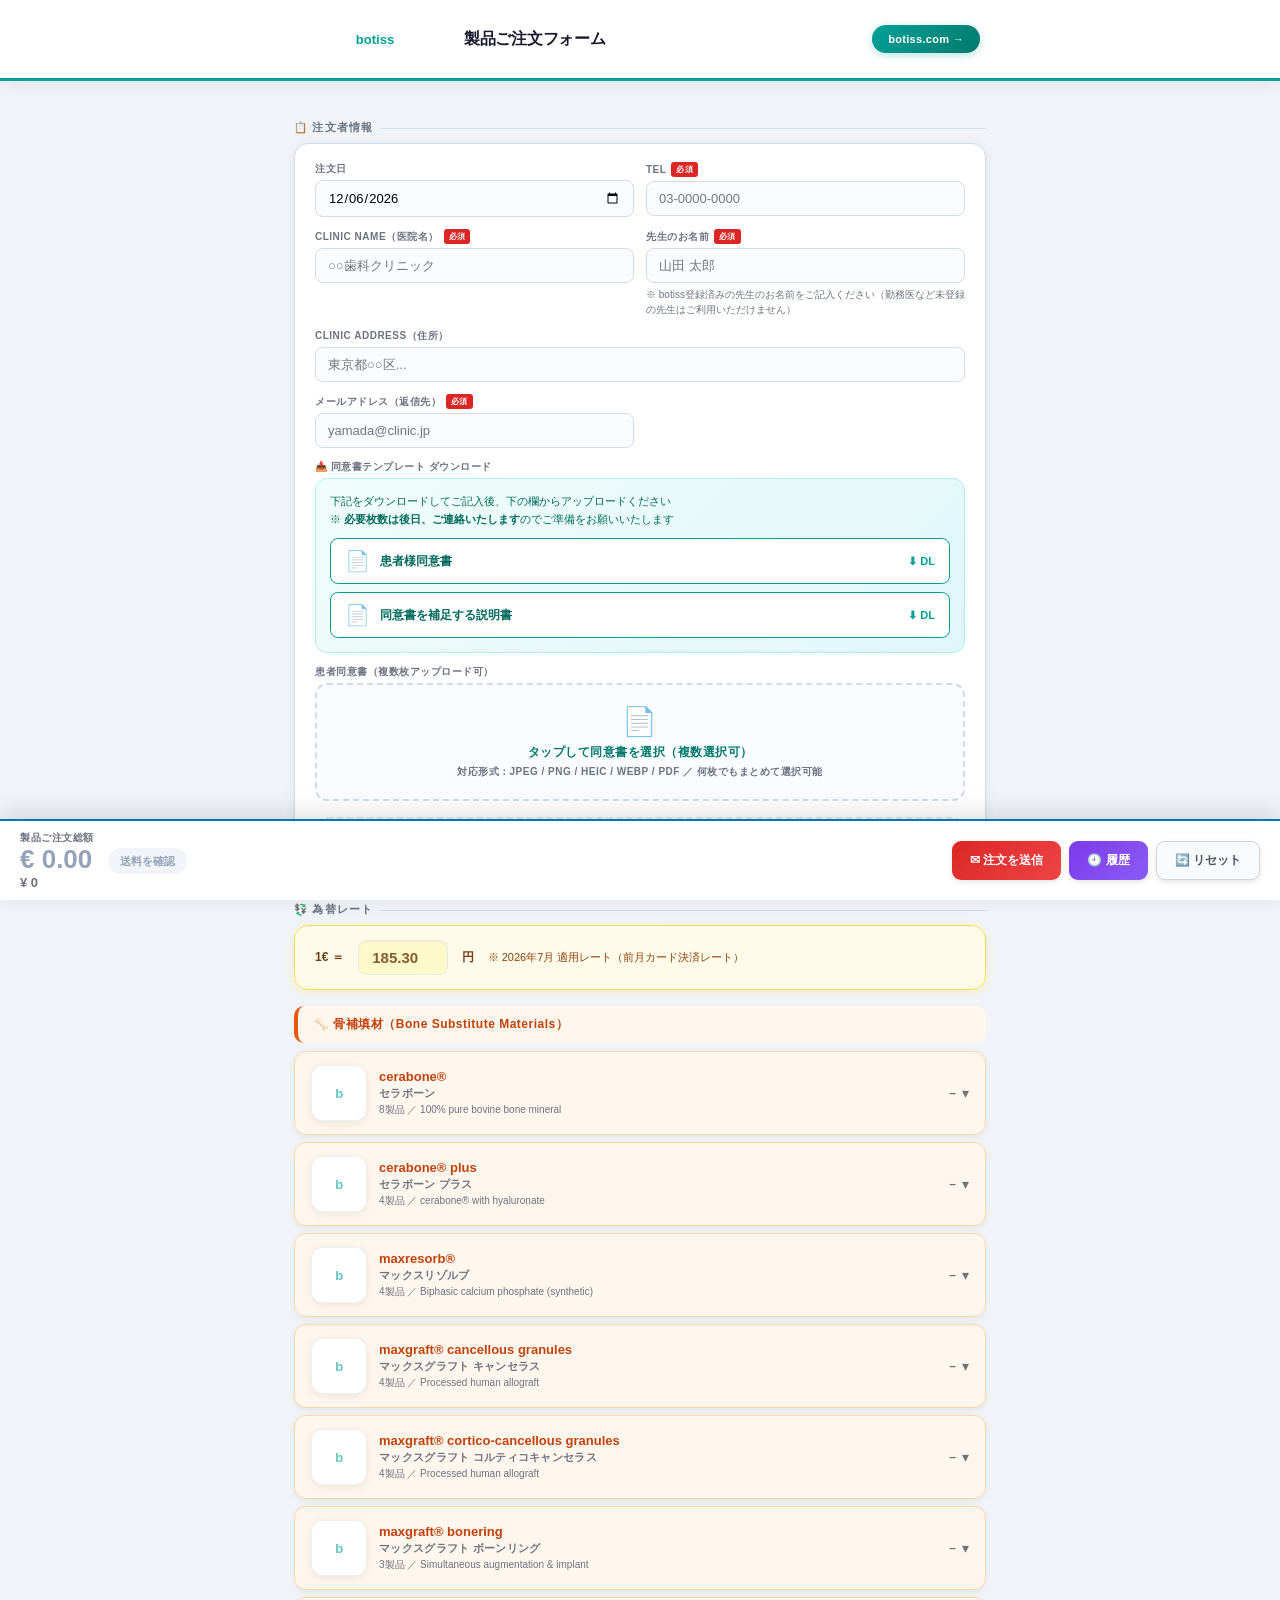
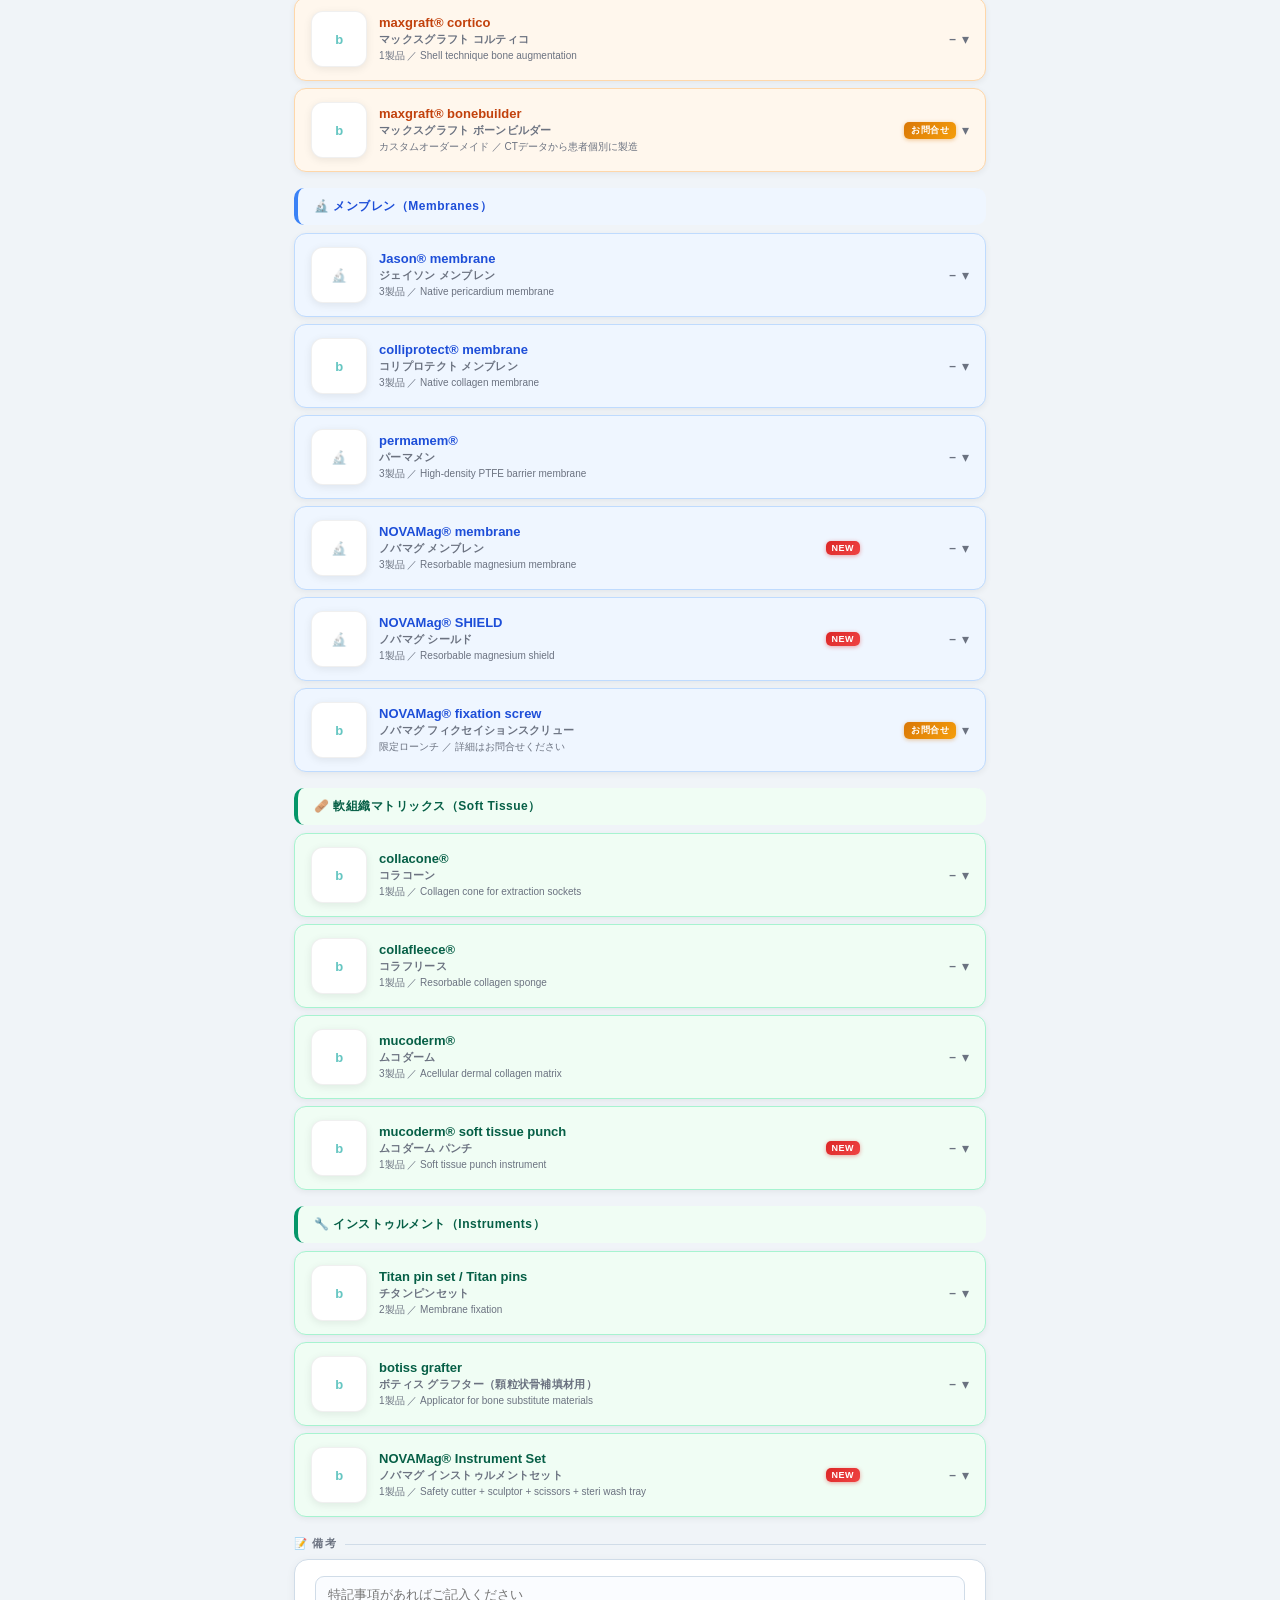
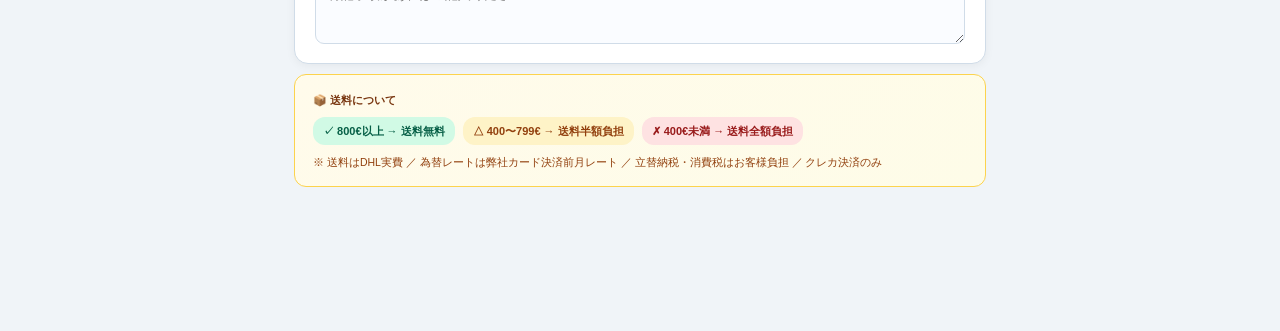
==== commit c470edca: "add consent quantity note, remove version dates from template links" ====
--- a/index.html
+++ b/index.html
@@ -737,16 +737,16 @@
     <div class="field-group full">
       <label>📥 同意書テンプレート ダウンロード</label>
       <div style="background:linear-gradient(135deg,#f0fdfa,#e0f7fa);border:1.5px solid #b2ebf2;border-radius:12px;padding:14px;">
-        <div style="font-size:11px;color:#00695c;margin-bottom:10px;line-height:1.6;">下記をダウンロードしてご記入後、下の欄からアップロードください</div>
+        <div style="font-size:11px;color:#00695c;margin-bottom:10px;line-height:1.6;">下記をダウンロードしてご記入後、下の欄からアップロードください<br>※ <strong>必要枚数は後日、ご連絡いたします</strong>のでご準備をお願いいたします</div>
         <div style="display:flex;flex-direction:column;gap:8px;">
           <a href="documents/患者様同意書.pdf" download="患者様同意書.pdf" style="display:flex;align-items:center;gap:10px;padding:10px 14px;background:white;border:1.5px solid #00a19a;border-radius:8px;text-decoration:none;color:#00695c;font-size:12px;font-weight:700;transition:all 0.2s;">
             <span style="font-size:20px;">📄</span>
-            <span style="flex:1;">患者様同意書<span style="font-size:10px;color:#6b7280;font-weight:400;display:block;margin-top:2px;">2025年5月1日版 / PDF</span></span>
+            <span style="flex:1;">患者様同意書</span>
             <span style="font-size:11px;color:#00a19a;">⬇ DL</span>
           </a>
           <a href="documents/同意書_補足説明書.pdf" download="同意書_補足説明書.pdf" style="display:flex;align-items:center;gap:10px;padding:10px 14px;background:white;border:1.5px solid #00a19a;border-radius:8px;text-decoration:none;color:#00695c;font-size:12px;font-weight:700;transition:all 0.2s;">
             <span style="font-size:20px;">📄</span>
-            <span style="flex:1;">同意書を補足する説明書<span style="font-size:10px;color:#6b7280;font-weight:400;display:block;margin-top:2px;">2026年6月11日改訂版 / PDF</span></span>
+            <span style="flex:1;">同意書を補足する説明書</span>
             <span style="font-size:11px;color:#00a19a;">⬇ DL</span>
           </a>
         </div>
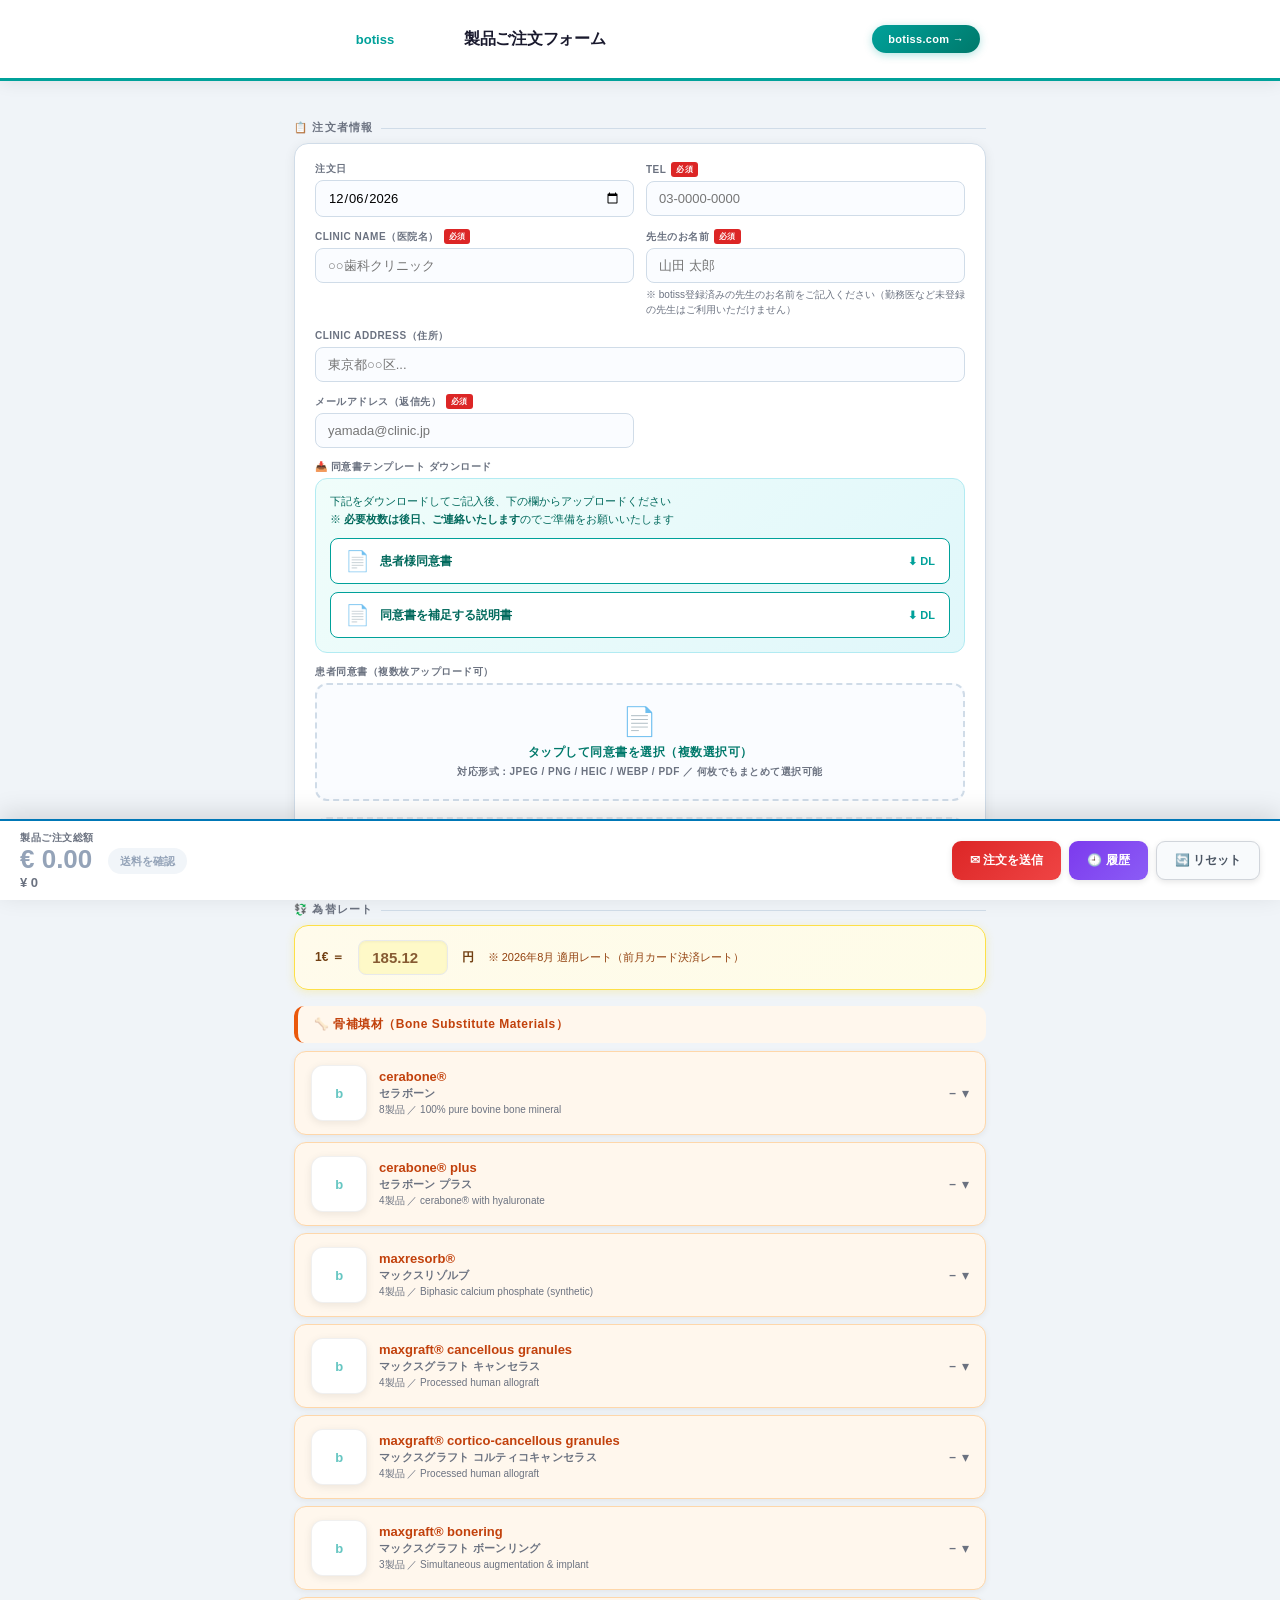
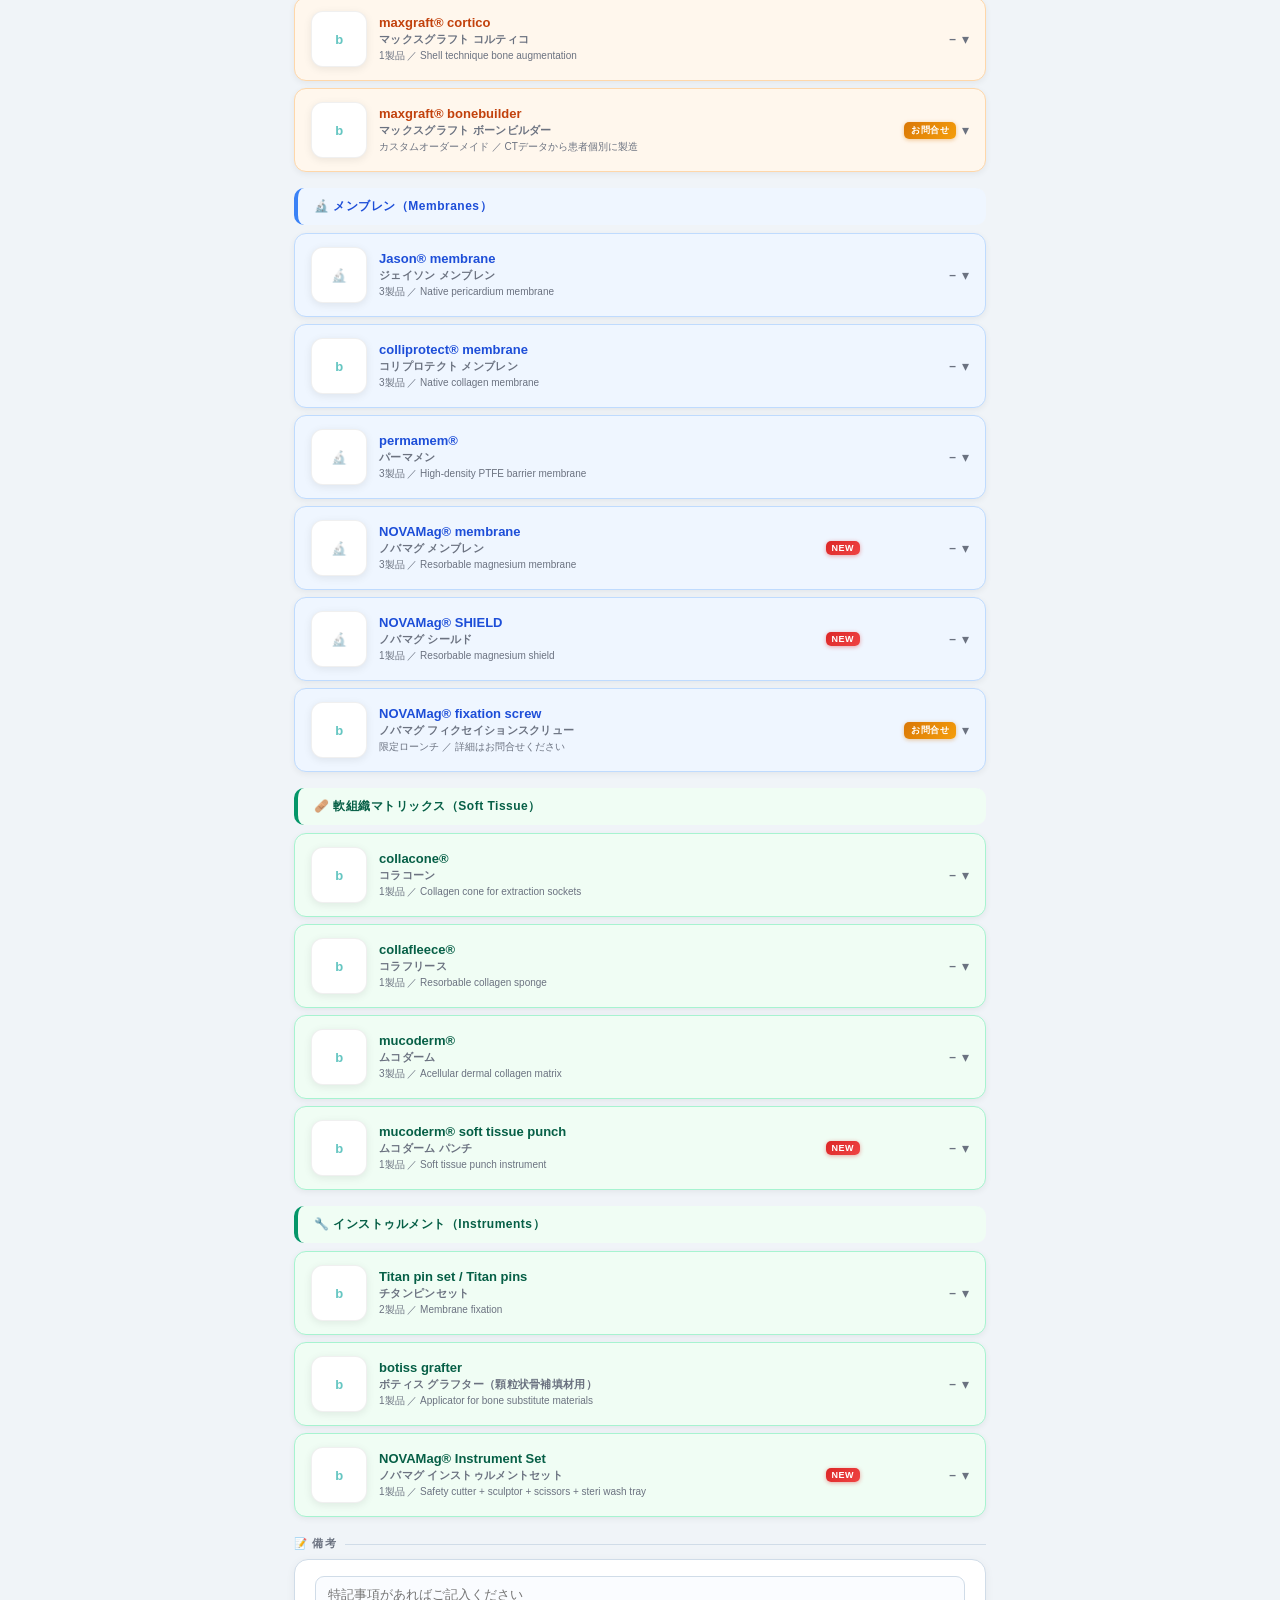
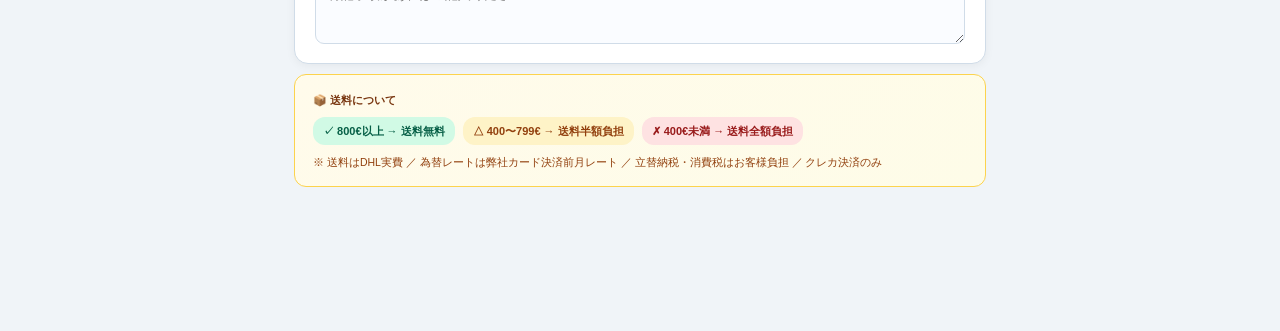
==== commit 0abf6216: "update exchange rate to 185.12 (2026年8月適用)" ====
--- a/index.html
+++ b/index.html
@@ -780,9 +780,9 @@
 <div class="section-label">💱 為替レート</div>
 <div class="rate-card">
   <label>1€ ＝</label>
-  <input type="number" id="rate" value="185.30" min="1" step="0.01" oninput="updateAllJpy()" class="locked" readonly />
+  <input type="number" id="rate" value="185.12" min="1" step="0.01" oninput="updateAllJpy()" class="locked" readonly />
   <label>円</label>
-  <span class="rate-note">※ 2026年7月 適用レート（前月カード決済レート）</span>
+  <span class="rate-note">※ 2026年8月 適用レート（前月カード決済レート）</span>
   <button class="rate-lock-btn" onclick="showAdminModal()" style="opacity:0;width:30px;height:30px;padding:0;border:none;cursor:default;">.</button>
 </div>
 
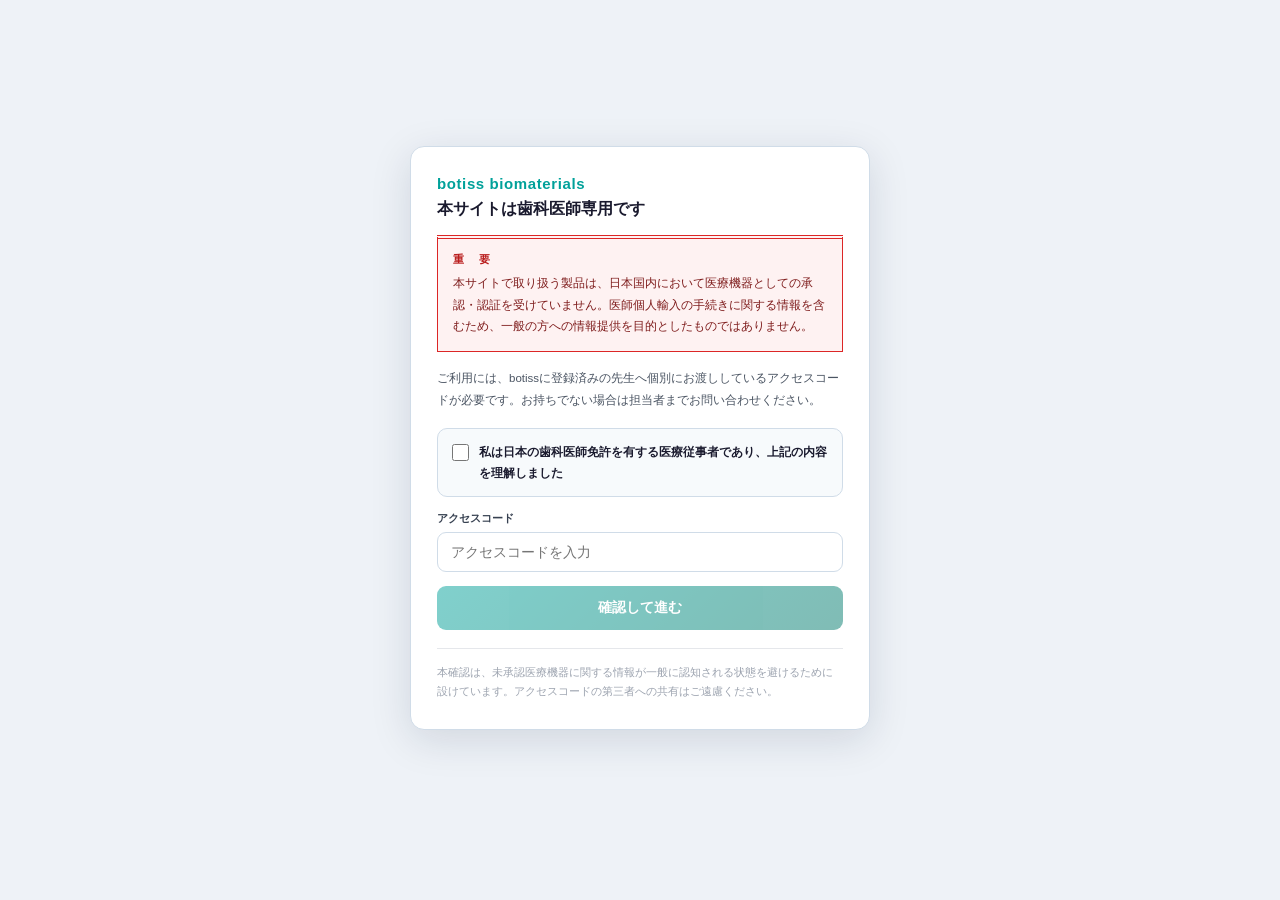
==== commit b1459059: "add regulatory & legal compliance controls 薬機法・個人情報保護法・特定商取引法の観点から、リスクの高い箇所に対応。  薬機法68条（未承認医療機器の広告規制" ====
--- a/index.html
+++ b/index.html
@@ -3,6 +3,8 @@
 <head>
 <meta charset="UTF-8">
 <meta name="viewport" content="width=device-width, initial-scale=1.0">
+<!-- 薬機法68条：未承認医療機器の情報が一般に認知される状態を避けるため検索エンジンから除外 -->
+<meta name="robots" content="noindex,nofollow,noarchive,nosnippet,noimageindex">
 <title>botiss製品ご注文フォーム</title>
 <style>
 :root {
@@ -653,6 +655,159 @@
 @media (max-width: 520px) {
   .product-tooltip { max-width: 300px; font-size: 11px; padding: 12px 14px; }
 }
+
+/* ===== 医療関係者確認ゲート（薬機法68条 対応） ===== */
+body.gated { overflow: hidden; }
+body.gated .top-bar,
+body.gated .container,
+body.gated .sticky-total { display: none !important; }
+
+.gate-overlay {
+  position: fixed; inset: 0; z-index: 10000;
+  background: #eef2f7;
+  display: none; align-items: flex-start; justify-content: center;
+  overflow-y: auto; padding: 24px 16px 48px;
+}
+body.gated .gate-overlay { display: flex; }
+.gate-card {
+  background: #ffffff; border: 1px solid #d0dce8; border-radius: 14px;
+  max-width: 460px; width: 100%; margin: auto;
+  padding: 28px 26px; box-shadow: 0 10px 40px rgba(15,32,58,0.13);
+}
+.gate-brand {
+  font-size: 15px; font-weight: 900; color: #00a19a;
+  letter-spacing: .04em; margin-bottom: 4px;
+}
+.gate-card h2 {
+  font-size: 16px; font-weight: 800; color: #1a1a2e;
+  margin-bottom: 14px; line-height: 1.6;
+}
+.gate-warn {
+  border: 1px solid #dc2626; border-top: 4px double #dc2626;
+  background: #fef2f2; padding: 14px 15px; margin-bottom: 16px;
+}
+.gate-warn .gw-label {
+  font-size: 10.5px; font-weight: 900; letter-spacing: .2em;
+  color: #b91c1c; margin-bottom: 6px;
+}
+.gate-warn p { font-size: 11.5px; line-height: 1.85; color: #7f1d1d; }
+.gate-card .gate-lead {
+  font-size: 11.5px; line-height: 1.9; color: #4b5563; margin-bottom: 16px;
+}
+.gate-check {
+  display: flex; gap: 10px; align-items: flex-start;
+  background: #f7fafc; border: 1px solid #d0dce8; border-radius: 10px;
+  padding: 13px 14px; margin-bottom: 14px; cursor: pointer;
+}
+.gate-check input { width: 17px; height: 17px; margin-top: 2px; flex-shrink: 0; cursor: pointer; }
+.gate-check span { font-size: 11.5px; line-height: 1.8; color: #1a1a2e; font-weight: 600; }
+.gate-card label.gate-code-label {
+  display: block; font-size: 11px; font-weight: 800;
+  color: #374151; margin-bottom: 6px;
+}
+.gate-card input[type="password"].gate-code {
+  width: 100%; padding: 11px 13px; font-size: 14px;
+  border: 1.5px solid #d0dce8; border-radius: 9px; outline: none;
+}
+.gate-card input[type="password"].gate-code:focus { border-color: #00a19a; }
+.gate-card input[type="password"].gate-code.invalid { border-color: #dc2626; background: #fef2f2; }
+.gate-btn {
+  width: 100%; margin-top: 14px; padding: 13px;
+  background: linear-gradient(135deg, #00a19a, #00796b); color: #fff;
+  border: none; border-radius: 9px; font-size: 14px; font-weight: 800;
+  cursor: pointer;
+}
+.gate-btn:hover { filter: brightness(1.07); }
+.gate-btn:disabled { opacity: .5; cursor: not-allowed; filter: none; }
+.gate-err {
+  display: none; margin-top: 10px; font-size: 11.5px;
+  color: #b91c1c; font-weight: 700; text-align: center;
+}
+.gate-err.show { display: block; }
+.gate-foot {
+  margin-top: 18px; padding-top: 14px; border-top: 1px solid #e5e7eb;
+  font-size: 10.5px; line-height: 1.8; color: #9ca3af;
+}
+
+/* ===== 個人輸入スキーム説明 ===== */
+.scheme-notice {
+  background: #fff; border: 1px solid #dc2626; border-top: 4px double #dc2626;
+  padding: 16px 18px; margin-bottom: 18px;
+}
+.scheme-notice .sn-label {
+  font-size: 10.5px; font-weight: 900; letter-spacing: .2em;
+  color: #b91c1c; margin-bottom: 8px;
+}
+.scheme-notice h3 { font-size: 13px; font-weight: 800; color: #1a1a2e; margin-bottom: 8px; }
+.scheme-notice p { font-size: 11.5px; line-height: 1.9; color: #4b5563; }
+.scheme-notice ul { margin: 8px 0 0 1.2em; display: flex; flex-direction: column; gap: 5px; }
+.scheme-notice li { font-size: 11.5px; line-height: 1.8; color: #4b5563; }
+
+/* ===== 送信前の同意チェック ===== */
+.consent-gate {
+  background: #fffbeb; border: 2px solid #fbbf24; border-radius: 12px;
+  padding: 16px 18px; margin-top: 16px;
+}
+.consent-gate .cg-title {
+  font-size: 12px; font-weight: 800; color: #92400e; margin-bottom: 10px;
+}
+.consent-row {
+  display: flex; gap: 10px; align-items: flex-start;
+  padding: 9px 0; cursor: pointer;
+}
+.consent-row input { width: 17px; height: 17px; margin-top: 2px; flex-shrink: 0; cursor: pointer; }
+.consent-row span { font-size: 11.5px; line-height: 1.8; color: #451a03; }
+.consent-gate.invalid { border-color: #dc2626; background: #fef2f2; animation: shake 0.35s; }
+@keyframes shake {
+  0%,100% { transform: translateX(0); }
+  25% { transform: translateX(-5px); }
+  75% { transform: translateX(5px); }
+}
+
+/* ===== 規制上の注意喚起（ヒト同種骨など） ===== */
+.regu-warn {
+  background: #fff; border: 1px solid #dc2626; border-left: 5px solid #dc2626;
+  border-radius: 8px; padding: 13px 15px; margin-bottom: 12px;
+}
+.regu-warn .rw-title {
+  font-size: 11.5px; font-weight: 800; color: #b91c1c; margin-bottom: 5px;
+}
+.regu-warn p { font-size: 11px; line-height: 1.85; color: #4b5563; }
+
+/* ===== ツールチップ内の注記 ===== */
+.product-tooltip .tt-note {
+  margin-top: 8px; padding-top: 7px;
+  border-top: 1px solid rgba(255,255,255,0.15);
+  font-size: 10px; line-height: 1.7; color: #fca5a5;
+}
+
+/* ===== フッター法定リンク ===== */
+.legal-footer {
+  margin-top: 20px; padding: 16px 18px;
+  background: #fff; border: 1px solid #d0dce8; border-radius: 12px;
+}
+.legal-footer .lf-links {
+  display: flex; flex-wrap: wrap; gap: 8px 18px; margin-bottom: 10px;
+}
+.legal-footer a {
+  font-size: 11.5px; font-weight: 700; color: #00796b; text-decoration: none;
+  border-bottom: 1px solid #b2dfdb;
+}
+.legal-footer a:hover { color: #00a19a; }
+.legal-footer .lf-note { font-size: 10.5px; line-height: 1.8; color: #9ca3af; }
+
+/* ===== 履歴パネルの削除ボタン ===== */
+.hist-actions {
+  padding: 12px 16px; border-top: 1px solid #e5e7eb;
+  display: flex; flex-direction: column; gap: 8px;
+}
+.hist-clear-btn {
+  padding: 10px; background: #fff; color: #b91c1c;
+  border: 1.5px solid #fecaca; border-radius: 9px;
+  font-size: 12px; font-weight: 700; cursor: pointer;
+}
+.hist-clear-btn:hover { background: #fef2f2; border-color: #dc2626; }
+.hist-privacy-note { font-size: 10px; line-height: 1.75; color: #9ca3af; }
 </style>
 <!-- 注文確認モーダル -->
 <div class="confirm-overlay" id="confirmOverlay">
@@ -686,7 +841,39 @@
   </div>
 </div>
 </head>
-<body>
+<body class="gated">
+
+<!-- ===== 医療関係者確認ゲート（薬機法68条：広告該当性を下げるためのアクセス制限） ===== -->
+<div class="gate-overlay" id="gateOverlay">
+  <div class="gate-card">
+    <div class="gate-brand">botiss biomaterials</div>
+    <h2>本サイトは歯科医師専用です</h2>
+
+    <div class="gate-warn">
+      <div class="gw-label">重　要</div>
+      <p>本サイトで取り扱う製品は、日本国内において医療機器としての承認・認証を受けていません。医師個人輸入の手続きに関する情報を含むため、一般の方への情報提供を目的としたものではありません。</p>
+    </div>
+
+    <p class="gate-lead">ご利用には、botissに登録済みの先生へ個別にお渡ししているアクセスコードが必要です。お持ちでない場合は担当者までお問い合わせください。</p>
+
+    <label class="gate-check">
+      <input type="checkbox" id="gateConfirm" onchange="updateGateBtn()" />
+      <span>私は日本の歯科医師免許を有する医療従事者であり、上記の内容を理解しました</span>
+    </label>
+
+    <label class="gate-code-label" for="gateCode">アクセスコード</label>
+    <input type="password" id="gateCode" class="gate-code" autocomplete="off"
+      placeholder="アクセスコードを入力" oninput="this.classList.remove('invalid')"
+      onkeydown="if(event.key==='Enter')submitGate()" />
+
+    <button class="gate-btn" id="gateBtn" onclick="submitGate()" disabled>確認して進む</button>
+    <div class="gate-err" id="gateErr">アクセスコードが正しくありません</div>
+
+    <div class="gate-foot">
+      本確認は、未承認医療機器に関する情報が一般に認知される状態を避けるために設けています。アクセスコードの第三者への共有はご遠慮ください。
+    </div>
+  </div>
+</div>
 
 <div class="top-bar">
   <div class="top-bar-inner">
@@ -704,6 +891,22 @@
 </div>
 
 <div class="container">
+
+<!-- ===== 個人輸入スキームの説明（薬機法：個人輸入の前提条件を明示） ===== -->
+<div class="scheme-notice">
+  <div class="sn-label">お申し込みの前に</div>
+  <h3>本フォームは「医師個人輸入」のお申し込みです</h3>
+  <p>
+    掲載製品は日本国内で医療機器としての薬事承認・認証を受けていません。医師がご自身の患者に対して自ら使用する目的で輸入する場合に限り、個人輸入として取り扱われます。次の点をご確認ください。
+  </p>
+  <ul>
+    <li>製品は<strong>国内未承認</strong>であり、使用に伴う責任は施術される先生が負います。</li>
+    <li>ご自身の患者への使用に限られ、<strong>第三者への転売・譲渡はできません</strong>。</li>
+    <li>数量は個人使用として社会通念上妥当な範囲に限られます。</li>
+    <li>使用にあたっては患者様への十分な説明と同意書の取得が必要です。</li>
+    <li>健康被害が生じた場合、独立行政法人医薬品医療機器総合機構（PMDA）の医薬品副作用被害救済制度・生物由来製品感染等被害救済制度の対象外となります。</li>
+  </ul>
+</div>
 
 <!-- 注文者情報 -->
 <div class="section-label">📋 注文者情報</div>
@@ -754,6 +957,11 @@
     </div>
     <div class="field-group full">
       <label>患者同意書（複数枚アップロード可）</label>
+      <div style="background:#f7fafc;border:1px solid #d0dce8;border-radius:10px;padding:12px 14px;margin-bottom:10px;font-size:10.5px;line-height:1.85;color:#4b5563;">
+        <strong style="color:#1a1a2e;">個人情報の取扱いについて</strong><br>
+        アップロードいただいた同意書は、<strong>輸入手続きおよび製品のトレーサビリティ確保</strong>のみに利用し、それ以外の目的では使用しません。保存期間・第三者提供・開示および削除のご請求については<a href="privacy.html" target="_blank" style="color:#00796b;font-weight:700;">プライバシーポリシー</a>をご確認ください。<br>
+        ※ 患者様のお名前が不要な運用の場合は、<strong>症例番号等に置き換えてご提出いただけます</strong>。
+      </div>
       <label class="upload-area" id="consentArea" for="consentFile">
         <input type="file" id="consentFile" accept="image/jpeg,image/jpg,image/png,image/heic,image/heif,image/webp,application/pdf" multiple onchange="handleMultiUpload('consent', this)" />
         <div id="consentPlaceholder">
@@ -768,7 +976,8 @@
       <label class="upload-area" id="licenseArea" for="licenseFile" style="padding:12px;border-color:#e5e7eb;">
         <input type="file" id="licenseFile" accept="image/jpeg,image/jpg,image/png,image/heic,image/heif,image/webp,application/pdf" onchange="handleUpload('license', this)" />
         <div id="licensePlaceholder">
-          <div style="font-size:11px;"><span style="font-weight:800;color:#1a1a2e;">🪪 歯科医師免許（初回のみ）</span><span style="font-size:10px;color:#9ca3af;margin-left:8px;">タップして選択（JPEG/PNG/HEIC/PDF）</span></div>
+          <div style="font-size:11px;"><span style="font-weight:800;color:#1a1a2e;">🪪 歯科医師免許</span><span class="required">初回必須</span><span style="font-size:10px;color:#9ca3af;margin-left:8px;">タップして選択（JPEG/PNG/HEIC/PDF）</span></div>
+          <div style="font-size:10px;color:#6b7280;margin-top:5px;line-height:1.7;">個人輸入は医師ご本人であることが前提のため、初回のお申し込み時に確認させていただきます。2回目以降は入力不要です。</div>
         </div>
         <div id="licensePreview" style="display:none"></div>
       </label>
@@ -780,9 +989,9 @@
 <div class="section-label">💱 為替レート</div>
 <div class="rate-card">
   <label>1€ ＝</label>
-  <input type="number" id="rate" value="185.12" min="1" step="0.01" oninput="updateAllJpy()" class="locked" readonly />
+  <input type="number" id="rate" value="185.30" min="1" step="0.01" oninput="updateAllJpy()" class="locked" readonly />
   <label>円</label>
-  <span class="rate-note">※ 2026年8月 適用レート（前月カード決済レート）</span>
+  <span class="rate-note">※ 2026年7月 適用レート（前月カード決済レート）</span>
   <button class="rate-lock-btn" onclick="showAdminModal()" style="opacity:0;width:30px;height:30px;padding:0;border:none;cursor:default;">.</button>
 </div>
 
@@ -890,6 +1099,15 @@
       </tbody>
     </table>
   </div>
+</div>
+
+<!-- ===== ヒト同種骨に関する注意喚起（再生医療等安全性確保法） ===== -->
+<div class="regu-warn">
+  <div class="rw-title">⚠ ヒト同種骨製品に関するご確認（maxgraft® シリーズ）</div>
+  <p>
+    以下の maxgraft® 各製品は<strong>ヒト同種骨（他人の組織由来）</strong>です。使用にあたり「再生医療等の安全性の確保等に関する法律」上の手続き（再生医療等提供計画の提出、特定認定再生医療等委員会の審査等）が必要となる場合があります。<strong>該当の有無は所属の医療機関にてあらかじめご確認ください。</strong><br>
+    また、生物由来材料のため、使用したロット番号と症例の記録を保管いただくようお願いいたします。
+  </p>
 </div>
 
 <!-- maxgraft® cancellous granules -->
@@ -1442,7 +1660,36 @@
     <span class="threshold-chip red">✗ 400€未満 → 送料全額負担</span>
   </div>
   <div style="margin-top:8px; font-size:10.5px; color:#92400e; line-height:1.8;">
-    ※ 送料はDHL実費 ／ 為替レートは弊社カード決済前月レート ／ 立替納税・消費税はお客様負担 ／ クレカ決済のみ
+    ※ 送料はDHL実費 ／ 為替レートは弊社カード決済前月レート ／ 立替納税・消費税はお客様負担 ／ クレカ決済のみ<br>
+    ※ <strong>発注確定後のキャンセルはお受けできません。</strong>滅菌済みの生物由来材料のため、お客様都合による返品もお受けできません（初期不良・輸送破損時を除く）。詳細は<a href="tokushoho.html" target="_blank" style="color:#92400e;font-weight:700;">特定商取引法に基づく表記</a>をご確認ください。
+  </div>
+</div>
+
+<!-- ===== 送信前の同意確認（個人輸入の前提条件・個人情報・取引条件） ===== -->
+<div class="consent-gate" id="consentGate">
+  <div class="cg-title">✅ 送信前のご確認（すべて必須）</div>
+  <label class="consent-row">
+    <input type="checkbox" id="ck-import" onchange="clearConsentError()" />
+    <span>本製品が<strong>日本国内で薬事承認を受けていない</strong>こと、<strong>自己の患者に自ら使用する目的</strong>で輸入すること、<strong>第三者への転売・譲渡を行わない</strong>こと、使用に伴う責任は施術者が負うことを理解し、同意します。</span>
+  </label>
+  <label class="consent-row">
+    <input type="checkbox" id="ck-privacy" onchange="clearConsentError()" />
+    <span>提出する書類に含まれる個人情報が、<strong>輸入手続きおよびトレーサビリティ確保の目的</strong>で利用されることに同意します（<a href="privacy.html" target="_blank" style="color:#92400e;font-weight:700;">プライバシーポリシー</a>）。患者様の情報を含む場合、患者様ご本人の同意を取得済みです。</span>
+  </label>
+  <label class="consent-row">
+    <input type="checkbox" id="ck-terms" onchange="clearConsentError()" />
+    <span><strong>発注確定後のキャンセル・返品ができない</strong>こと、および送料・関税・立替消費税・通関手数料がお客様のご負担となることを了承しました（<a href="tokushoho.html" target="_blank" style="color:#92400e;font-weight:700;">特定商取引法に基づく表記</a>）。</span>
+  </label>
+</div>
+
+<!-- ===== 法定表示へのリンク ===== -->
+<div class="legal-footer">
+  <div class="lf-links">
+    <a href="tokushoho.html" target="_blank">特定商取引法に基づく表記</a>
+    <a href="privacy.html" target="_blank">プライバシーポリシー</a>
+  </div>
+  <div class="lf-note">
+    本サイトは歯科医師専用です。掲載製品は日本国内で医療機器としての承認・認証を受けていません。製品情報は製造元資料（英文IFU）に基づくものであり、国内での有効性・安全性を保証するものではありません。
   </div>
 </div>
 
@@ -1476,12 +1723,86 @@
       <button class="hist-close" onclick="closeHist()">✕</button>
     </div>
     <div class="hist-body" id="histBody"></div>
+    <div class="hist-actions">
+      <button class="hist-clear-btn" onclick="clearHistory()">🗑 この端末の保存データをすべて削除</button>
+      <div class="hist-privacy-note">
+        履歴・入力内容はこの端末のブラウザ内にのみ保存されます（サーバーには送信されません）。<strong>医院の共用端末をご利用の場合は、離席前に削除をお願いします。</strong>
+      </div>
+    </div>
   </div>
 </div>
 
 <script>
 const HIST_KEY = 'botiss_order_history';
-const ADMIN_PASS = 'botiss2026';  // 管理者パスワード（変更可能）
+
+/* ===========================================================
+   医療関係者確認ゲート（薬機法68条 対応）
+
+   ⚠ この方式はクライアント側の確認です。ページのソースを直接
+     読まれた場合は防げません。恒久対応としては、既存の
+     Cloudflare Workers 側で index.html 自体をトークン検証の
+     後ろに置く構成へ移行してください。
+     ここでは平文で置かず SHA-256 のハッシュ比較にしています。
+
+   ・現在のアクセスコード： botiss-dental-2026
+   ・変更手順：新しいコードの SHA-256 を求めて下記を差し替える
+     例）echo -n "新しいコード" | shasum -a 256
+   =========================================================== */
+const GATE_HASH  = '69f55094455b0fa6cd8197d7647e5f33ddfb52086c9a23f2d6844b7a382775f1';
+const ADMIN_HASH = '4cd351fffd75c4f1dc3765c19b22f8b97424eb037d832db2b25cf213a42fd544';
+const GATE_KEY   = 'botiss_gate_ok';
+const LICENSE_KEY = 'botiss_license_submitted';
+
+async function sha256Hex(text) {
+  const buf = await crypto.subtle.digest('SHA-256', new TextEncoder().encode(text));
+  return Array.from(new Uint8Array(buf))
+    .map(function(b) { return b.toString(16).padStart(2, '0'); }).join('');
+}
+
+function updateGateBtn() {
+  document.getElementById('gateBtn').disabled = !document.getElementById('gateConfirm').checked;
+}
+
+async function submitGate() {
+  const codeEl = document.getElementById('gateCode');
+  const errEl  = document.getElementById('gateErr');
+  const code   = codeEl.value.trim();
+  if (!document.getElementById('gateConfirm').checked) return;
+  if (!code) { codeEl.classList.add('invalid'); codeEl.focus(); return; }
+
+  let hash;
+  try {
+    hash = await sha256Hex(code);
+  } catch (e) {
+    // crypto.subtle は HTTPS（またはlocalhost）でのみ利用可能
+    errEl.textContent = 'この接続では確認できません。https:// のURLでお試しください。';
+    errEl.classList.add('show');
+    return;
+  }
+
+  if (hash === GATE_HASH) {
+    try { sessionStorage.setItem(GATE_KEY, '1'); } catch (e) {}
+    openGate();
+  } else {
+    codeEl.classList.add('invalid');
+    codeEl.value = '';
+    errEl.textContent = 'アクセスコードが正しくありません';
+    errEl.classList.add('show');
+    codeEl.focus();
+  }
+}
+
+function openGate() {
+  document.body.classList.remove('gated');
+  window.scrollTo(0, 0);
+}
+
+// セッション中に確認済みならゲートを表示しない
+(function() {
+  try {
+    if (sessionStorage.getItem(GATE_KEY) === '1') openGate();
+  } catch (e) {}
+})();
 
 // ===== 管理者レート変更 =====
 function showAdminModal() {
@@ -1492,9 +1813,11 @@
 function hideAdminModal() {
   document.getElementById('adminOverlay').classList.remove('show');
 }
-function unlockRate() {
+async function unlockRate() {
   const pass = document.getElementById('adminPass').value;
-  if (pass === ADMIN_PASS) {
+  let passHash = '';
+  try { passHash = await sha256Hex(pass); } catch (e) {}
+  if (passHash === ADMIN_HASH) {
     const rateInput = document.getElementById('rate');
     rateInput.classList.remove('locked');
     rateInput.removeAttribute('readonly');
@@ -1540,28 +1863,37 @@
 updateAllJpy();
 
 // ===== 製品ツールチップ =====
+/* -----------------------------------------------------------
+   製品説明（薬機法66条 対応）
+
+   国内未承認製品のため、効能・性能を断定・保証する表現は
+   使用せず、製造元資料（英文IFU）に基づく記述である旨を
+   showTooltip() 側で必ず併記しています。
+   文言を追記・修正する際は、断定形（「〜される」「〜が得られる」
+   「〜に最適」）を避け、材質・構造・用途の記述に留めてください。
+   ----------------------------------------------------------- */
 var PRODUCT_TIPS = {
-  'cerabone': '牛骨由来の天然骨補填材。独自の1200°C高温焼成処理により有機成分を完全除去した100%純粋な骨ミネラル。高い多孔性と粗面構造により血液・タンパク質の吸着に優れ、インプラント周囲やサイナスリフトなどの骨造成に広く使用。',
-  'cerabone-plus': 'cerabone®にヒアルロン酸ナトリウムを配合。水和すると顆粒同士が粘着し「スティッキーボーン」を形成するため操作性が大幅に向上。ヒアルロン酸の血管新生促進効果により、より早い血管形成と軟組織治癒を実現。',
-  'maxresorb': '60% HA / 40% β-TCPからなる完全合成の二相性リン酸カルシウム骨補填材。約80%の高い多孔率とナノ構造表面を持ち、約2-3年で患者自身の骨に置換。動物由来材料を避けたい場合に適した代替選択肢。',
-  'maxgraft-can': 'ヒト同種骨（生体ドナーの大腿骨頭由来）を特殊なAllotec®プロセスで処理した骨補填材。天然の骨構造とコラーゲンを保持し、患者自身の骨への完全なリモデリングが可能。3-4ヶ月で安定した骨統合が得られる。',
-  'maxgraft-cc': 'ヒト同種骨由来の皮質海綿骨顆粒。天然の骨構造を保持しつつ、皮質骨と海綿骨の両方の特性を持ち、構造的サポートと骨形成の場を提供。',
-  'bonering': 'ヒト同種骨から製造されたプレファブリケーテッド海綿骨リング。骨造成とインプラント埋入を一回の手術で同時に行えるワンステージ術式を実現し、治療期間を数ヶ月短縮。',
-  'cortico': 'ヒト大腿骨骨幹部由来の完全石灰化皮質骨プレート。シェルテクニックに使用され、骨欠損部に固定して内部に顆粒状骨補填材を充填することで、自家骨ブロック採取の合併症を回避しながら歯槽堤造成を行える。',
-  'bonebuilder': '患者様のCTデータをもとにCAD/CAMで製造するカスタムオーダーメイドの同種骨ブロック。骨欠損部の形状に完全一致するため、術中の調整が不要で手術時間を大幅に短縮。骨造成の精度・予知性が向上する。※受注生産のため別途お見積りが必要です。',
-  'jason': 'ブタ心膜由来の非架橋コラーゲンメンブレン。ハニカム状の多層構造により優れた引裂き耐性と自然な長期バリア機能を発揮。非常に薄く、GBR/GTR手術における組織再生のオールラウンダー。',
-  'colliprotect': 'ブタ真皮由来の天然コラーゲンメンブレン。毛包由来の天然ポアが早期の血管新生を促進しながら軟組織の侵入を防止。乾燥時は硬く自立し、水和後は柔軟に表面に適合する中期バリア機能を持つ。',
-  'permamem': '高密度PTFE製の非吸収性メンブレン。厚さ約0.08mmと極めて薄いながら優れた360°引裂き耐性と細菌・細胞遮断性を持つ。開放創治癒（オープンヒーリング）が可能で、抜歯窩・歯槽堤保存に最適。',
-  'novamag': '純マグネシウム金属製の吸収性メンブレン。機械的強度と生体吸収性を両立した革新的なGBR用バリア材。8-16週間で体内に完全吸収され、二次手術による除去が不要。',
-  'shield': '純マグネシウム金属製の吸収性シールド。頬側・口蓋側の骨壁欠損に対してフラップレスアプローチで使用可能。メンブレン固定が不要で、抜歯即時の歯槽骨再生（シールドテクニック）に特化。',
-  'fixation': '純マグネシウム製の吸収性フィクセイションスクリュー。NOVAMag® membraneやSHIELDの確実な固定に使用。生体内で完全吸収されるため二次手術が不要。',
-  'mucoderm': 'ブタ真皮由来の脱細胞化3Dコラーゲンマトリックス。自家結合組織移植の代替材料として、角化歯肉増大や歯肉退縮の被覆などの軟組織造成に使用。高い多孔性により迅速な血管新生と組織統合を促進。',
-  'mucpunch': 'mucoderm®の円形パンチング用器具。ソフトティシューパンチを使用して必要なサイズのmucoderm®を効率的に採取。',
-  'collacone': '天然コラーゲン製の湿潤安定性コーン型創傷被覆材。抜歯窩に適合する形状で、血餅の安定化と局所止血を支援。約2-4週間で完全吸収。',
-  'collafleece': 'ブタ真皮由来の湿潤安定性コラーゲンスポンジ。高い止血効果を持ち、血小板接着により血液凝固を促進。生検採取部位や抜歯窩の被覆に使用。約2-4週間で吸収。',
-  'titan': 'メンブレン固定用のチタンピンセット。アプリケーターとディスペンサーにより、メンブレンの正確な固定をワンハンドで行える。',
-  'grafter': '骨補填材の水和と欠損部への注入を効率的に行うための専用アプリケーター。シリンジ型で各種骨補填材やその混合物に対応。',
-  'novainst-set': 'NOVAMag®メンブレン・シールド専用インストゥルメントセット。safety cutter、sculptor、scissors、洗浄トレイのフルセットで、マグネシウムメンブレンの適切な加工・成形に必要なすべての器具を含む。',
+  'cerabone': '牛骨由来の骨補填材。1200°Cの高温焼成処理により有機成分を除去した骨ミネラルです。多孔性と粗面構造を特徴とし、製造元はインプラント周囲やサイナスリフトなどの骨造成での使用を想定した製品として案内しています。',
+  'cerabone-plus': 'cerabone®にヒアルロン酸ナトリウムを配合した製品。水和により顆粒同士が粘着し、いわゆる「スティッキーボーン」の状態になるため操作性を意図した設計です。製造元はヒアルロン酸による血管新生への働きかけを説明しています。',
+  'maxresorb': '60% HA / 40% β-TCPからなる合成の二相性リン酸カルシウム骨補填材。多孔率は約80%、ナノ構造表面を持ちます。製造元資料では約2-3年での置換が報告されています。動物由来材料を用いない選択肢です。',
+  'maxgraft-can': 'ヒト同種骨（生体ドナーの大腿骨頭由来）をAllotec®プロセスで処理した骨補填材。骨構造とコラーゲンを保持した製品です。製造元資料では3-4ヶ月での骨統合が報告されています。【ヒト由来・再生医療等安全性確保法の確認が必要な場合があります】',
+  'maxgraft-cc': 'ヒト同種骨由来の皮質海綿骨顆粒。皮質骨と海綿骨の双方の構造を含みます。【ヒト由来・再生医療等安全性確保法の確認が必要な場合があります】',
+  'bonering': 'ヒト同種骨から製造された海綿骨リング。骨造成とインプラント埋入を一回の手術で行う術式を想定した形状です。製造元は治療期間の短縮が期待できると説明しています。【ヒト由来・再生医療等安全性確保法の確認が必要な場合があります】',
+  'cortico': 'ヒト大腿骨骨幹部由来の石灰化皮質骨プレート。シェルテクニックに用いられ、骨欠損部に固定して内部に顆粒状骨補填材を充填する術式で使用されます。自家骨ブロックの採取を要しない術式です。【ヒト由来・再生医療等安全性確保法の確認が必要な場合があります】',
+  'bonebuilder': '患者様のCTデータをもとにCAD/CAMで製造するカスタムメイドの同種骨ブロック。骨欠損部の形状に合わせて製造されるため、製造元は術中調整の削減と手術時間の短縮を説明しています。※受注生産のため別途お見積りが必要です。【ヒト由来・再生医療等安全性確保法の確認が必要な場合があります】',
+  'jason': 'ブタ心膜由来の非架橋コラーゲンメンブレン。ハニカム状の多層構造を持つ薄いメンブレンで、製造元はGBR/GTR手術における幅広い適用を想定した製品として案内しています。',
+  'colliprotect': 'ブタ真皮由来のコラーゲンメンブレン。毛包由来の天然ポアを持つ構造です。乾燥時は硬く自立し、水和後は柔軟に表面へ適合します。製造元は中期のバリア機能を想定した製品として案内しています。',
+  'permamem': '高密度PTFE製の非吸収性メンブレン。厚さ約0.08mm。製造元は360°方向の引裂き耐性と細菌・細胞の遮断性を挙げており、開放創治癒（オープンヒーリング）を想定した術式で使用されます。',
+  'novamag': '純マグネシウム金属製の吸収性メンブレン。機械的強度と生体吸収性を意図したGBR用バリア材です。製造元資料では8-16週間での吸収が報告されており、除去のための二次手術を要さない設計とされています。',
+  'shield': '純マグネシウム金属製の吸収性シールド。頬側・口蓋側の骨壁欠損に対するフラップレスアプローチを想定した製品で、抜歯即時のシールドテクニックで使用されます。',
+  'fixation': '純マグネシウム製の吸収性フィクセイションスクリュー。NOVAMag® membraneやSHIELDの固定に使用します。製造元は生体内で吸収される設計であると説明しています。',
+  'mucoderm': 'ブタ真皮由来の脱細胞化3Dコラーゲンマトリックス。製造元は自家結合組織移植の代替材料として、角化歯肉増大や歯肉退縮の被覆などの軟組織造成での使用を想定した製品として案内しています。',
+  'mucpunch': 'mucoderm®の円形パンチング用器具。ソフトティシューパンチを使用して必要なサイズのmucoderm®を採取します。',
+  'collacone': '天然コラーゲン製のコーン型創傷被覆材。抜歯窩に適合する形状で、製造元資料では約2-4週間での吸収が報告されています。',
+  'collafleece': 'ブタ真皮由来のコラーゲンスポンジ。製造元は血小板接着による止血への働きかけを説明しており、生検採取部位や抜歯窩の被覆に使用されます。製造元資料では約2-4週間での吸収が報告されています。',
+  'titan': 'メンブレン固定用のチタンピン。アプリケーターとディスペンサーにより、片手での固定操作を想定した設計です。',
+  'grafter': '骨補填材の水和と欠損部への注入に用いる専用アプリケーター。シリンジ型で各種骨補填材やその混合物に対応します。',
+  'novainst-set': 'NOVAMag®メンブレン・シールド専用インストゥルメントセット。safety cutter、sculptor、scissors、洗浄トレイのフルセットで、マグネシウムメンブレンの加工・成形に用いる器具を含みます。',
 };
 
 // ツールチップ要素を作成
@@ -1610,7 +1942,9 @@
 });
 
 function showTooltip(id, name, e) {
-  tooltipEl.innerHTML = '<div class="tt-title">' + escHtml(name) + '</div><div class="tt-body">' + escHtml(PRODUCT_TIPS[id]) + '</div>';
+  tooltipEl.innerHTML = '<div class="tt-title">' + escHtml(name) + '</div>'
+    + '<div class="tt-body">' + escHtml(PRODUCT_TIPS[id]) + '</div>'
+    + '<div class="tt-note">※ 製造元資料（英文IFU）に基づく情報です。本製品は日本国内で医療機器としての承認・認証を受けておらず、国内での有効性・安全性を保証するものではありません。</div>';
   tooltipEl.classList.add('show');
   positionTooltip(e);
 }
@@ -1868,7 +2202,10 @@
     address: document.getElementById('f-address').value,
     email:   document.getElementById('f-email').value,
     remarks: document.getElementById('remarks').value,
-    rate:    rate
+    rate:    rate,
+    // 同意の取得記録（証跡として送信データに含める）
+    consent: getConsentState(),
+    consentAt: new Date().toLocaleString('ja-JP')
   };
   const items = [];
   document.querySelectorAll('tr[data-price]').forEach(function(row) {
@@ -1943,6 +2280,14 @@
     lines.push('■ 備考');
     lines.push('・' + d.info.remarks);
   }
+  // 同意取得の証跡（薬機法・個情法・特商法）
+  var ck = d.info.consent || {};
+  lines.push('');
+  lines.push('■ 同意取得記録');
+  lines.push('・個人輸入の前提条件（未承認／自己の患者に使用／転売しない／自己責任）：' + (ck.import  ? '同意済' : '未同意'));
+  lines.push('・個人情報の取扱い（患者本人の同意取得を含む）　　　　　　　　　　：' + (ck.privacy ? '同意済' : '未同意'));
+  lines.push('・取引条件（キャンセル・返品不可／諸費用の負担）　　　　　　　　　：' + (ck.terms   ? '同意済' : '未同意'));
+  lines.push('・同意日時：' + (d.info.consentAt || '—'));
   lines.push('');
   lines.push('━━━━━━━━━━━━━━━━━━━━');
   return lines.join('\n');
@@ -2023,6 +2368,10 @@
 function saveHistory(d) {
   try {
     saveUserInfo(); // 顧客情報を保存
+    // 歯科医師免許を提出済みなら記録（次回以降は必須にしない）
+    if (uploadData && uploadData.license && uploadData.license.data) {
+      localStorage.setItem(LICENSE_KEY, '1');
+    }
     if (!d.items.length) return;
     const hist = JSON.parse(localStorage.getItem(HIST_KEY) || '[]');
     hist.unshift({
@@ -2093,6 +2442,25 @@
 function closeHist() { document.getElementById('histOverlay').classList.remove('open'); }
 function closeHistOutside(e) { if (e.target.id === 'histOverlay') closeHist(); }
 
+// ===== この端末の保存データをすべて削除（個人情報の削除請求への対応） =====
+function clearHistory() {
+  if (!confirm('この端末に保存されている購入履歴と入力内容（医院名・先生のお名前・TEL・住所・メールアドレス）をすべて削除します。\n\n削除後はアクセスコードの再入力が必要になります。この操作は取り消せません。よろしいですか？')) return;
+  try {
+    localStorage.removeItem(HIST_KEY);
+    localStorage.removeItem('botiss_user_info');
+    localStorage.removeItem(LICENSE_KEY);
+    sessionStorage.removeItem(GATE_KEY);
+  } catch (e) {}
+  openHist();   // 履歴表示を再描画
+  closeHist();
+  // 共用端末での利用を想定し、アクセス確認からやり直す
+  document.body.classList.add('gated');
+  document.getElementById('gateConfirm').checked = false;
+  document.getElementById('gateCode').value = '';
+  document.getElementById('gateErr').classList.remove('show');
+  updateGateBtn();
+}
+
 function deleteHist(id) {
   if (!confirm('この履歴を削除しますか？')) return;
   let hist = JSON.parse(localStorage.getItem(HIST_KEY) || '[]');
@@ -2164,6 +2532,17 @@
 // ===== 注文確認画面 =====
 var pendingOrder = null; // 送信待ちデータ
 
+// ===== 送信前同意チェックの状態 =====
+function getConsentState() {
+  function ck(id) { var el = document.getElementById(id); return !!(el && el.checked); }
+  var s = { import: ck('ck-import'), privacy: ck('ck-privacy'), terms: ck('ck-terms') };
+  s.all = s.import && s.privacy && s.terms;
+  return s;
+}
+function clearConsentError() {
+  document.getElementById('consentGate').classList.remove('invalid');
+}
+
 function sendOrder() {
   const d = collectData();
   // 製品が0個 かつ 同意書も歯科医師免許もない場合はエラー
@@ -2206,6 +2585,28 @@
       firstInvalid.scrollIntoView({ behavior: 'smooth', block: 'center' });
       setTimeout(function(){ firstInvalid.focus(); }, 400);
     }
+    return;
+  }
+
+  // 歯科医師免許チェック（初回のみ必須：個人輸入は医師本人であることが前提）
+  var licenseDone = false;
+  try { licenseDone = localStorage.getItem(LICENSE_KEY) === '1'; } catch (e) {}
+  if (!licenseDone && !hasLicense) {
+    showToast('⚠ 初回のお申し込みには歯科医師免許のアップロードが必要です');
+    var licenseArea = document.getElementById('licenseArea');
+    if (licenseArea) {
+      licenseArea.style.borderColor = '#dc2626';
+      licenseArea.scrollIntoView({ behavior: 'smooth', block: 'center' });
+    }
+    return;
+  }
+
+  // 送信前の同意確認（個人輸入の前提条件・個人情報・取引条件）
+  if (!getConsentState().all) {
+    var cg = document.getElementById('consentGate');
+    cg.classList.add('invalid');
+    cg.scrollIntoView({ behavior: 'smooth', block: 'center' });
+    showToast('⚠ 送信前のご確認にすべてチェックをお願いします');
     return;
   }
 
@@ -2375,7 +2776,12 @@
     shipping: shippingStatus,
     licenseImage: uploadData.license.data || '',
     licenseFileName: uploadData.license.name || '',
-    consentCount: uploadData.consent.files.length
+    consentCount: uploadData.consent.files.length,
+    // 同意取得の証跡（薬機法・個情法・特商法）
+    agreeImport:  (d.info.consent && d.info.consent.import)  ? 'yes' : 'no',
+    agreePrivacy: (d.info.consent && d.info.consent.privacy) ? 'yes' : 'no',
+    agreeTerms:   (d.info.consent && d.info.consent.terms)   ? 'yes' : 'no',
+    agreedAt:     d.info.consentAt || ''
   };
 
   // Google Apps Script Web App へ送信
